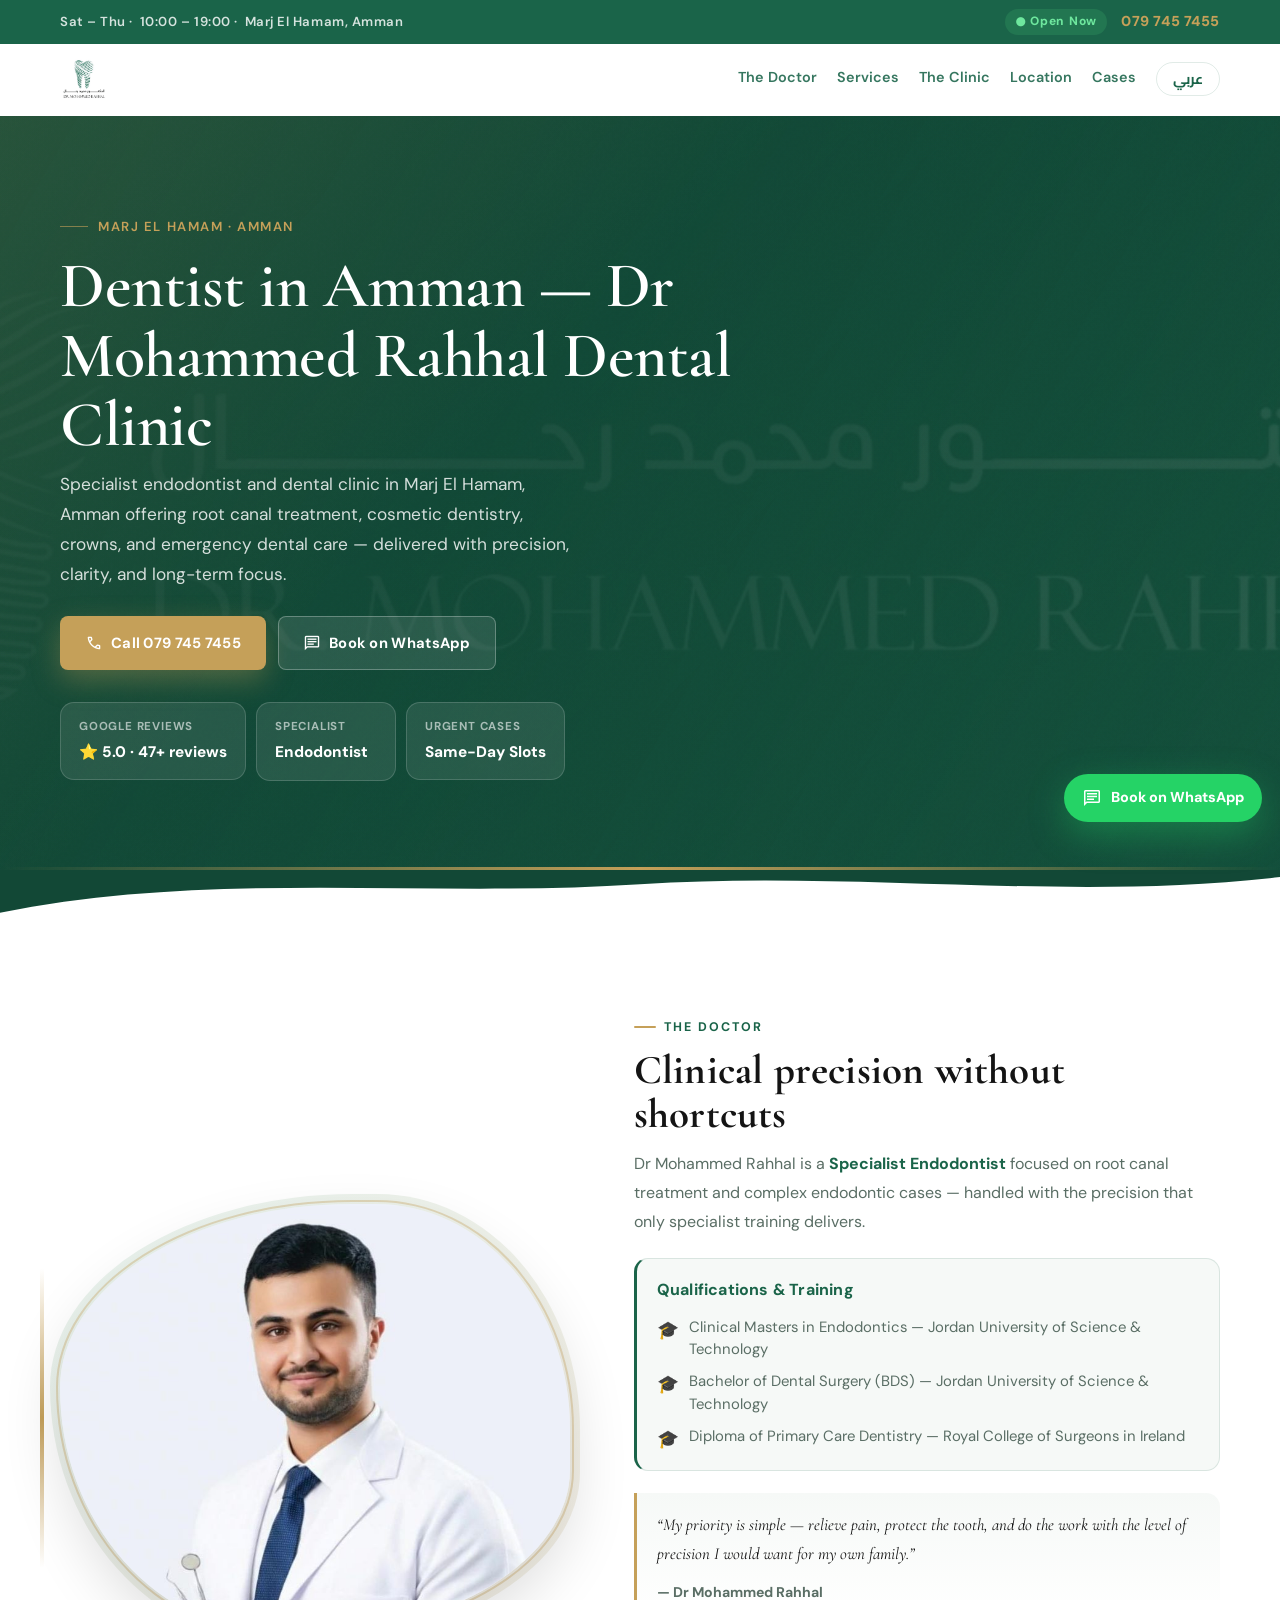
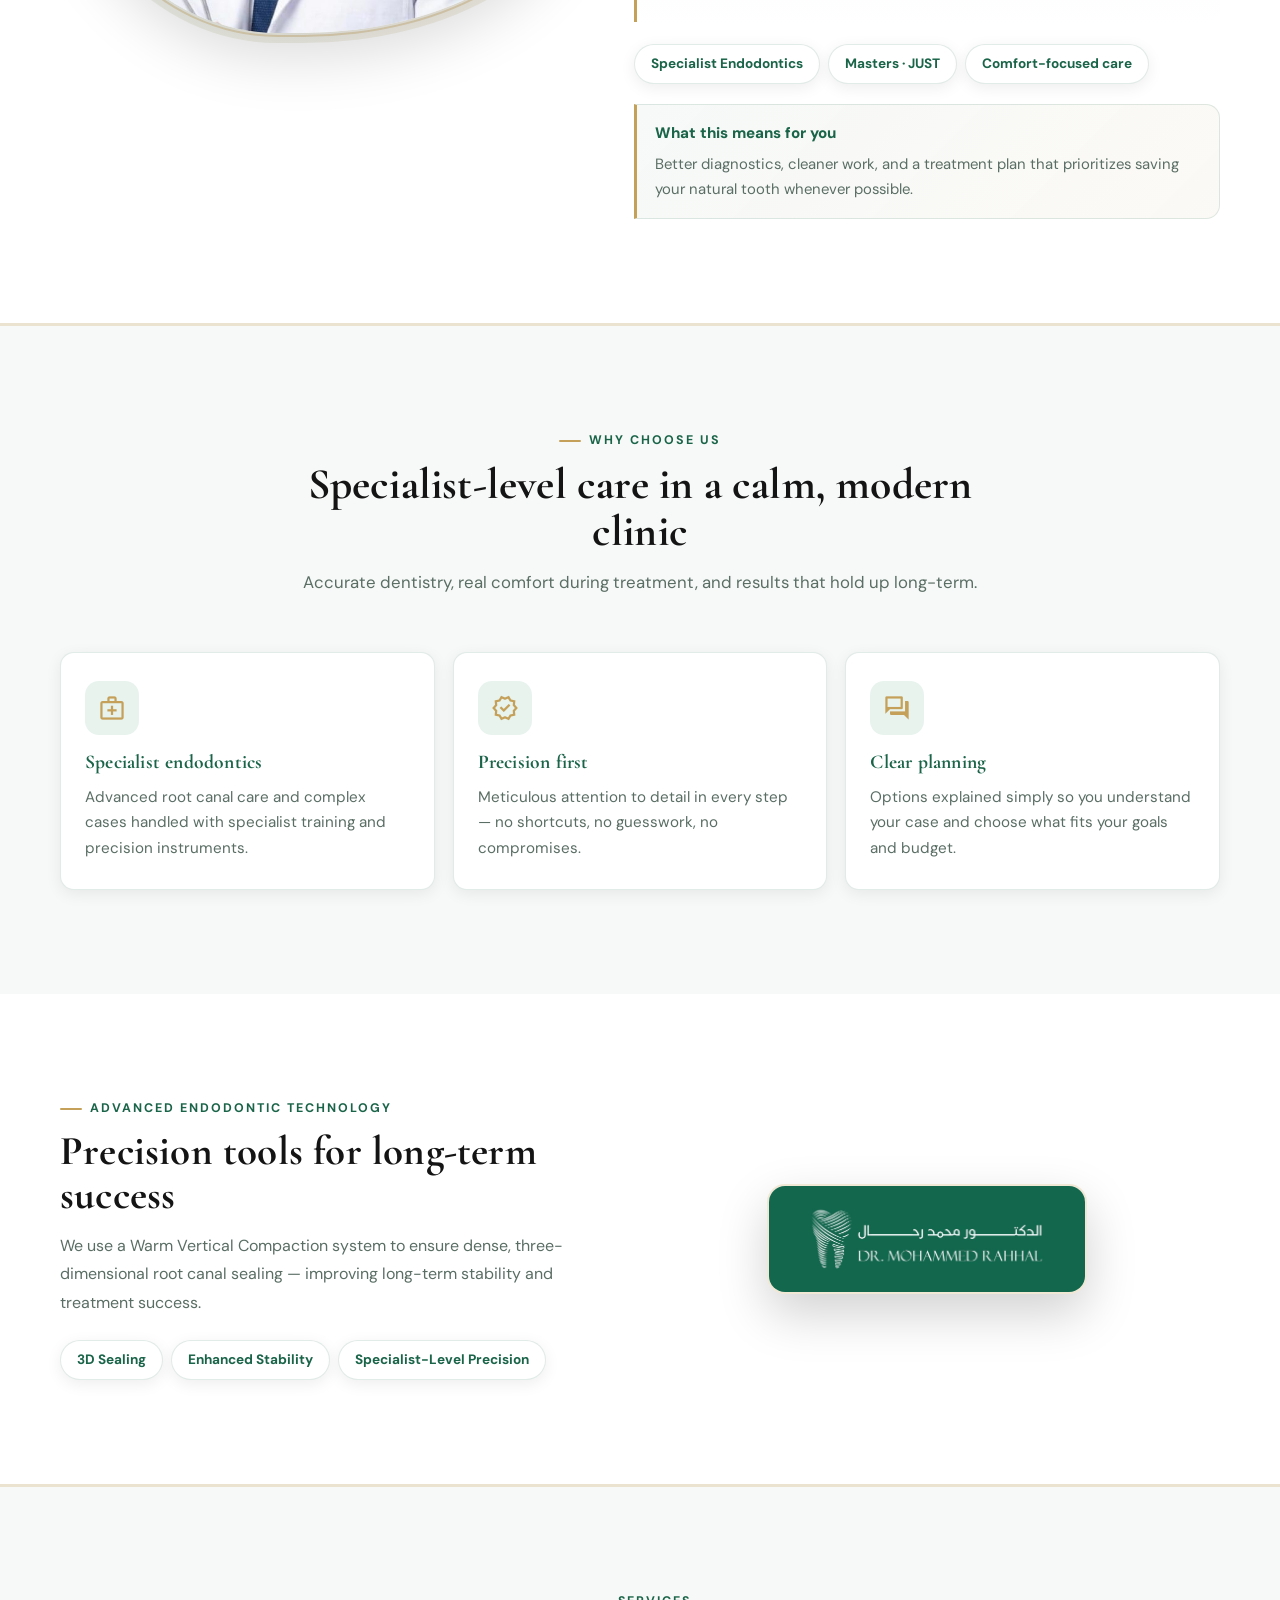
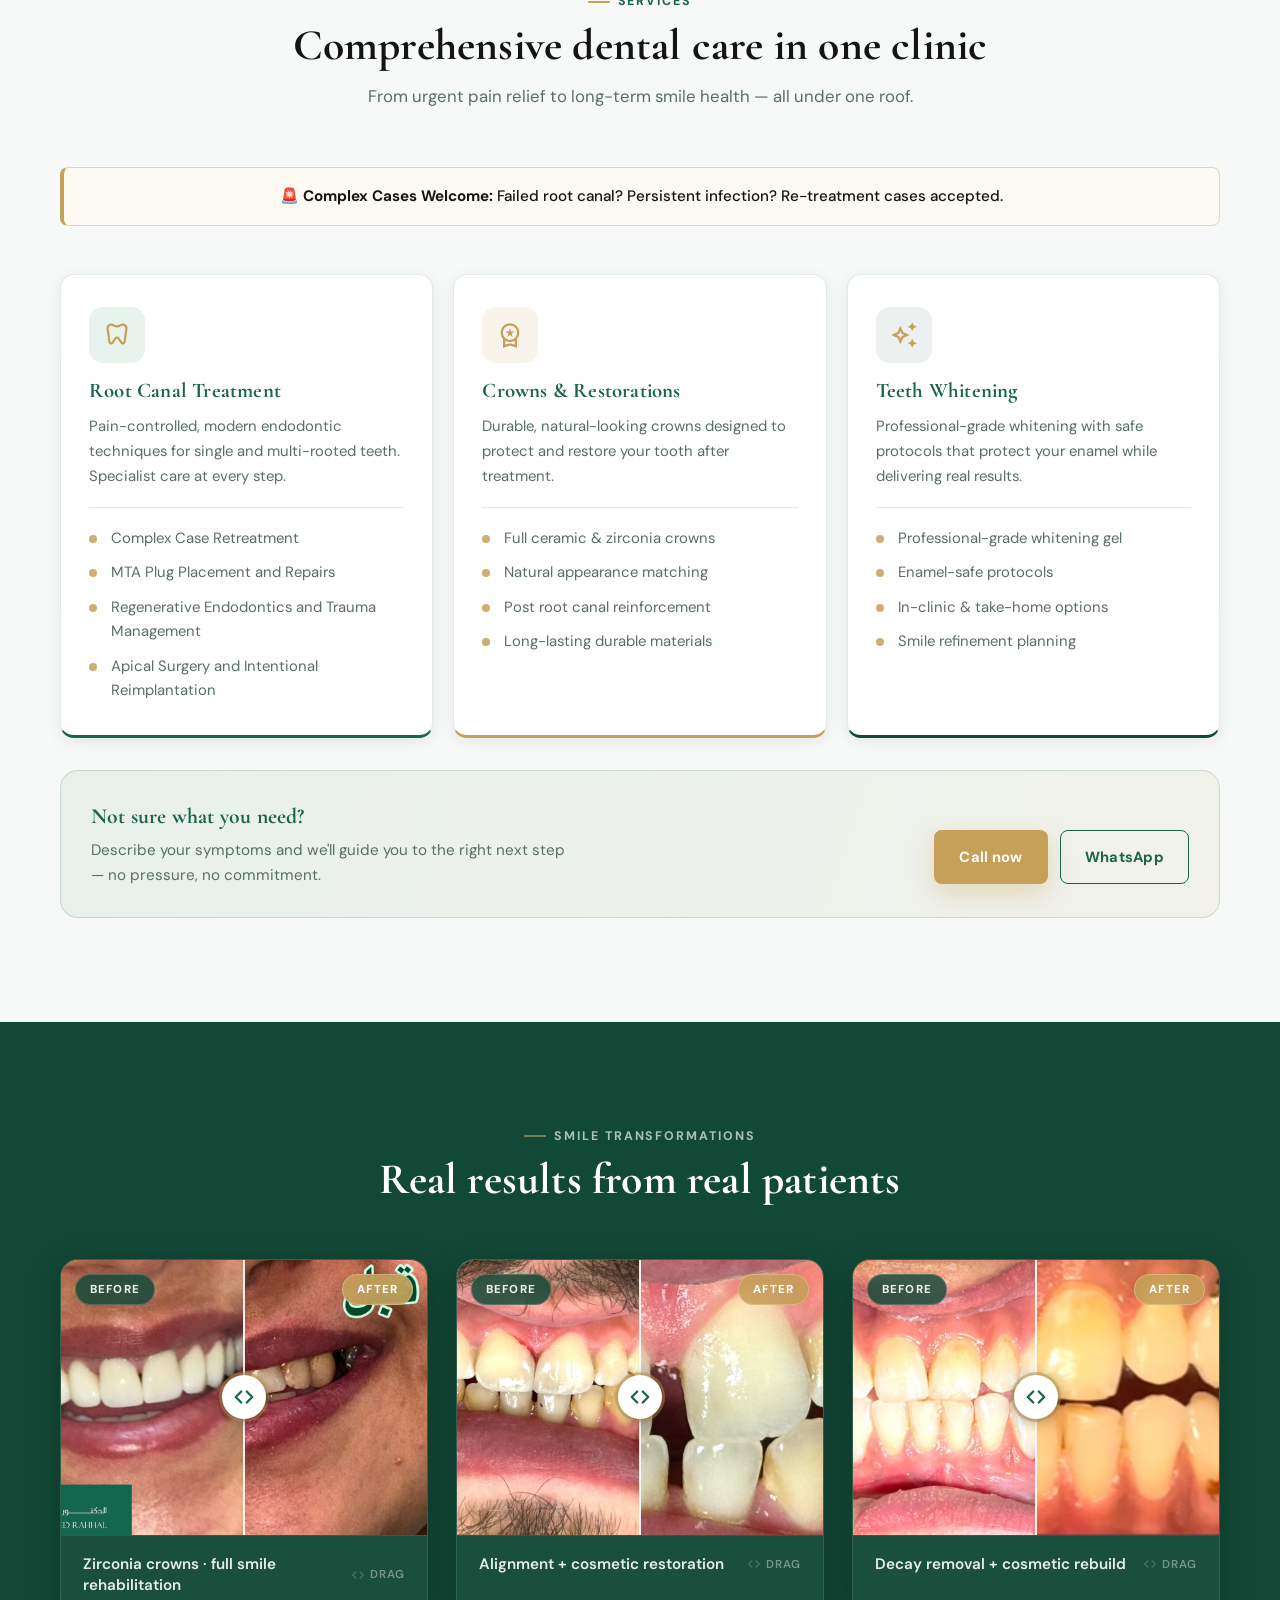
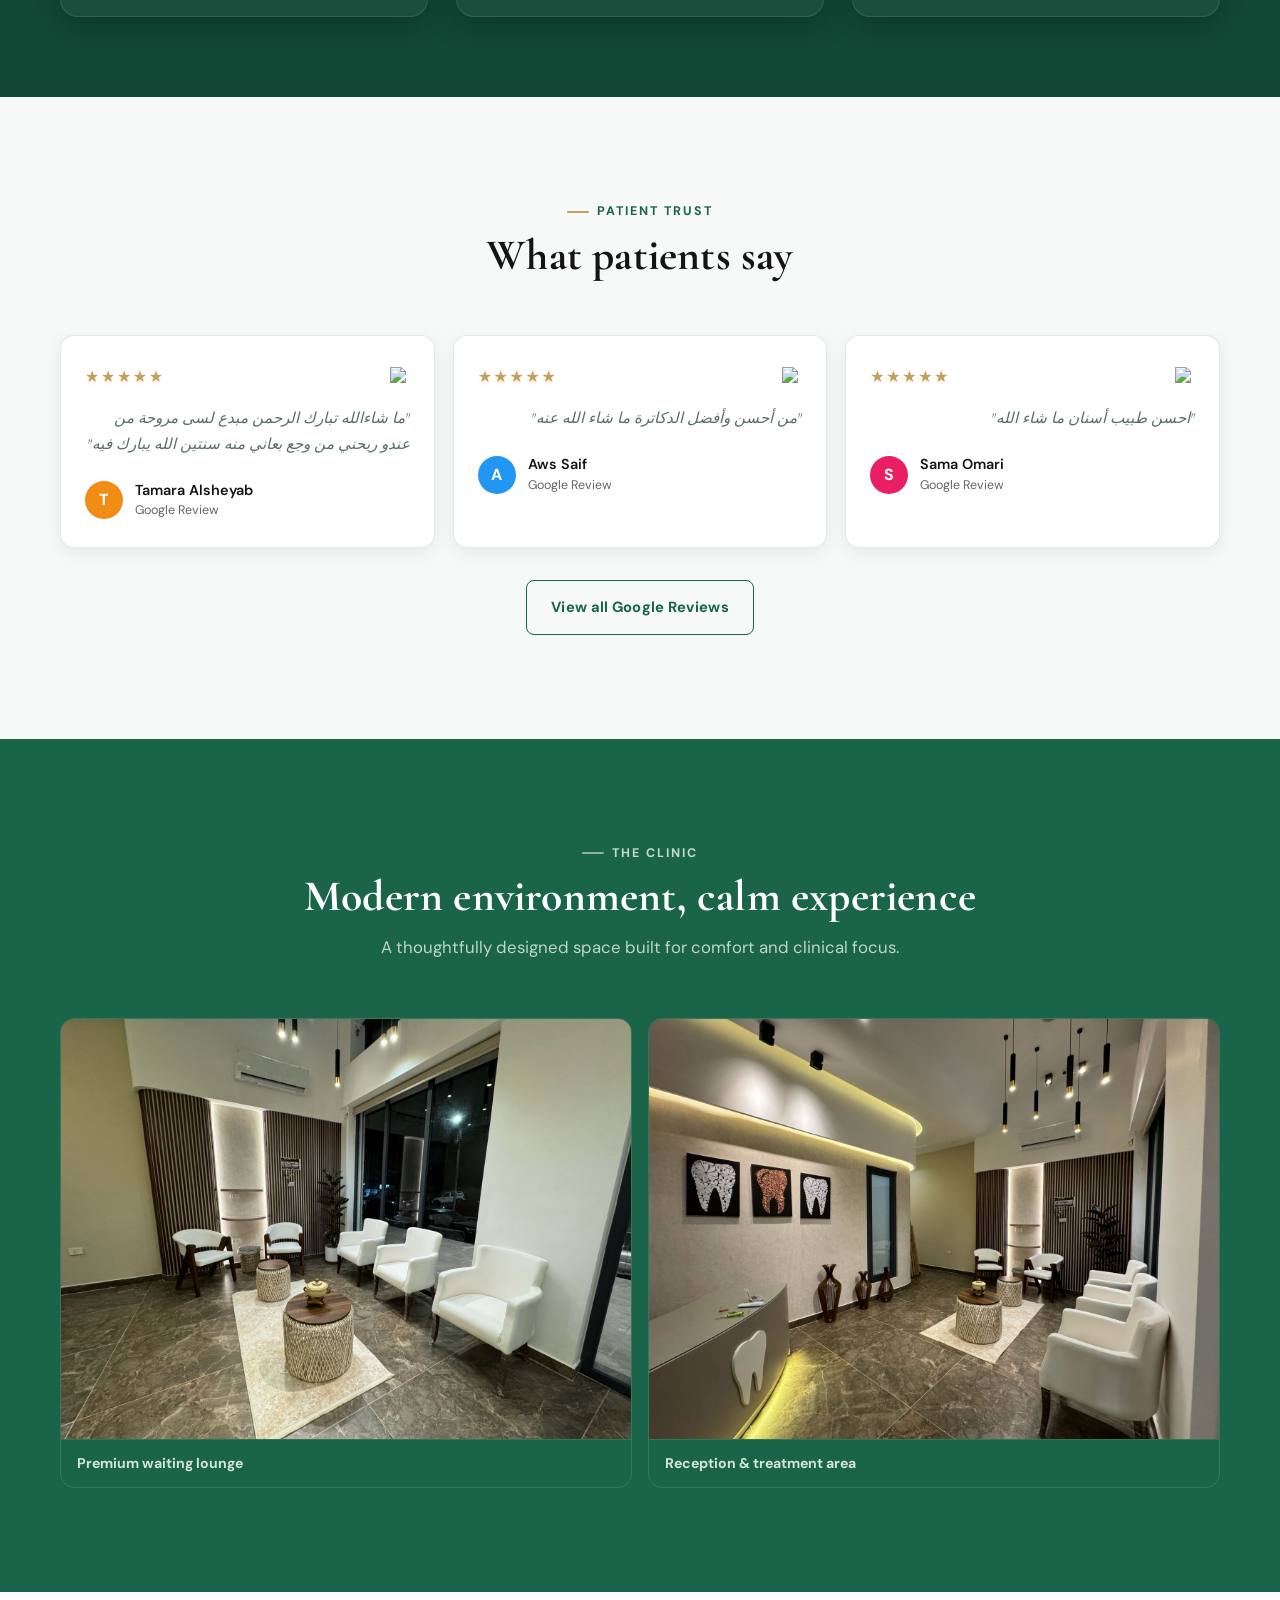
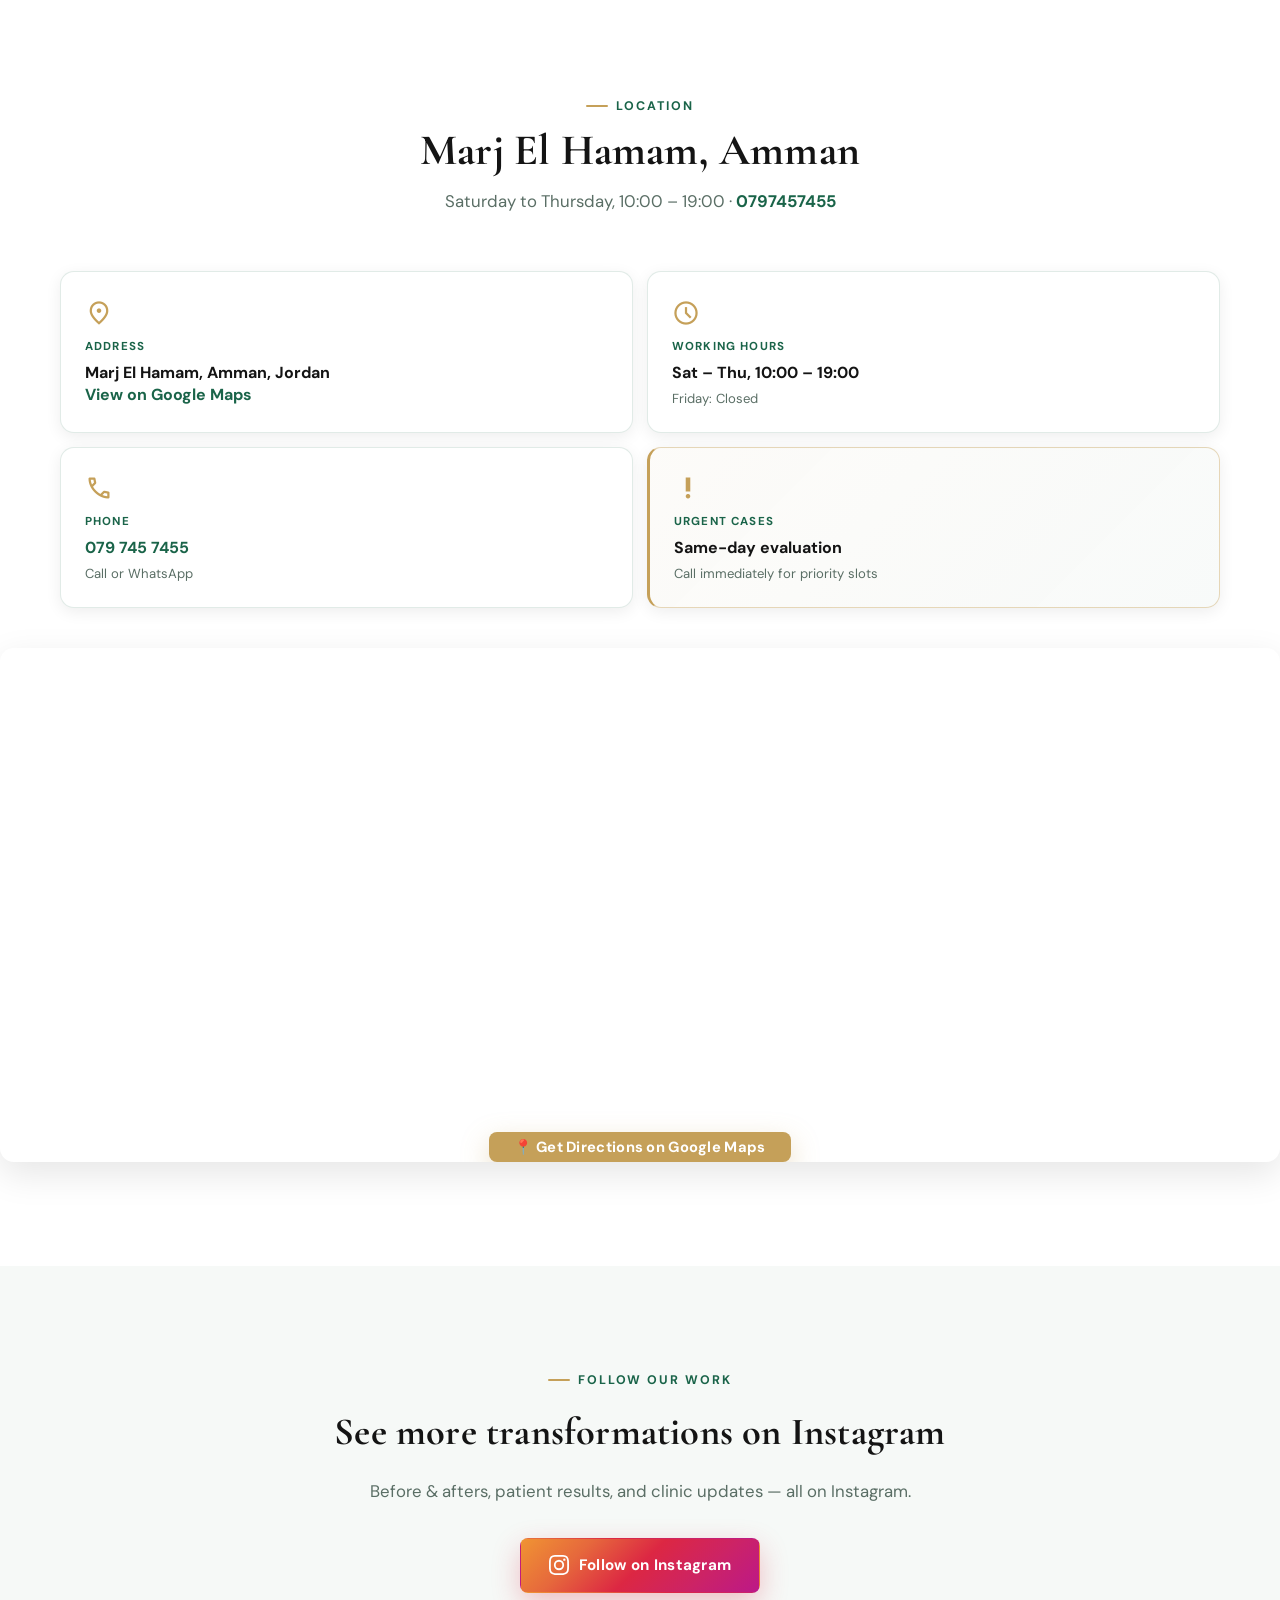
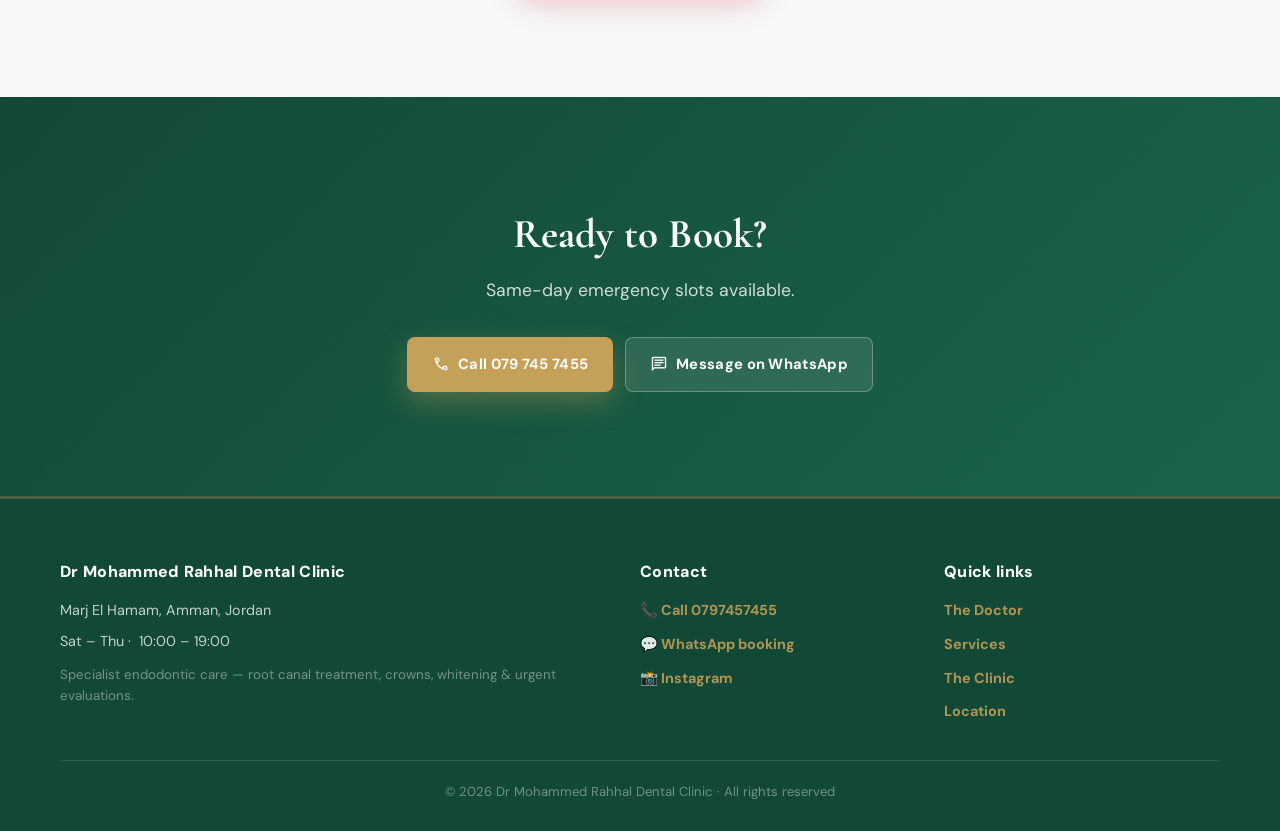
==== index.html @ 23bafe58 "upload website files" ====
<!DOCTYPE html>
<html lang="en" dir="ltr">
<head>
    <meta charset="UTF-8" />
    <meta name="viewport" content="width=device-width, initial-scale=1.0" />
    <meta name="robots" content="index, follow" />

    <title>Dentist in Amman | Root Canal Specialist | Dr Mohammed Rahhal Dental Clinic</title>
    <meta name="description" content="Modern dental clinic in Marj El Hamam, Amman offering general dentistry, cosmetic treatments, crowns, whitening, and specialist root canal care. Call 0797457455." />
    <meta name="keywords" content="Root Canal Specialist Amman, Endodontist Amman, Dental Clinic Marj El Hamam, Tooth Pain Amman, عيادة اسنان عمان" />

    <link rel="canonical" href="https://www.drrahhal.com/" />

    <!-- Open Graph -->
    <meta property="og:title" content="Dental Clinic in Amman | Dr Mohammed Rahhal">
    <meta property="og:description" content="Comprehensive dental care in Marj El Hamam, Amman. General dentistry, cosmetic treatments, and specialist endodontic care. Call 0797457455.">
    <meta property="og:image" content="https://www.drrahhal.com/assets/img/doctor-banner.webp" />
    <meta property="og:type" content="website" />
    <meta property="og:url" content="https://www.drrahhal.com/" />
    <meta property="og:locale" content="en_US" />
    <meta property="og:locale:alternate" content="ar_JO" />
    <meta name="theme-color" content="#124836">

    <!-- Favicon -->
    <link rel="icon" type="image/svg+xml" href="data:image/svg+xml,<svg xmlns='http://www.w3.org/2000/svg' viewBox='0 0 100 100'><rect width='100' height='100' rx='20' fill='%231A6449'/><text y='.9em' font-size='75' x='12'>🦷</text></svg>" />

    <!-- Fonts -->
    <link rel="preconnect" href="https://fonts.googleapis.com" />
    <link rel="preconnect" href="https://fonts.gstatic.com" crossorigin />
    <link href="https://fonts.googleapis.com/css2?family=Cormorant+Garamond:ital,wght@0,400;0,600;0,700;1,400&family=DM+Sans:wght@400;500;600;700;800&family=Cairo:wght@400;500;600;700;800&display=swap" rel="stylesheet" />
    <link href="https://fonts.googleapis.com/css2?family=Material+Symbols+Outlined" rel="stylesheet">
    <link rel="preload" as="image" href="/assets/img/doctor-banner.webp" fetchpriority="high">
    <link rel="alternate" hreflang="en" href="https://www.drrahhal.com/">
    <link rel="alternate" hreflang="ar" href="https://www.drrahhal.com/">
    <link rel="stylesheet" href="assets/css/style.css" />

    <!-- Structured Data -->
    <script type="application/ld+json">
{
    "hasMap": "https://www.google.com/maps?q=31.901607,35.8453799",
    "sameAs": [
        "https://www.instagram.com/the_obturator/",
        "https://www.google.com/maps/place/عيادة+اسنان+دكتور+محمد+رحال"
    ],
    "@context": "https://schema.org",
    "@type": "Dentist",
    "name": "Dr Mohammed Rahhal Dental Clinic",
    "image": "https://www.drrahhal.com/assets/img/doctor-banner.webp",
    "url": "https://www.drrahhal.com/",
    "telephone": "+962797457455",
    "priceRange": "$$",
    "address": {
        "@type": "PostalAddress",
        "streetAddress": "Marj El Hamam",
        "addressLocality": "Amman",
        "addressRegion": "Amman",
        "addressCountry": "JO"
    },
    "geo": {
        "@type": "GeoCoordinates",
        "latitude": 31.901607,
        "longitude": 35.8453799
    },
    "areaServed": {
        "@type": "City",
        "name": "Amman"
    },
    "aggregateRating": {
        "@type": "AggregateRating",
        "ratingValue": "5",
        "reviewCount": "47"
    },
    "openingHoursSpecification": [{
        "@type": "OpeningHoursSpecification",
        "dayOfWeek": ["Saturday","Sunday","Monday","Tuesday","Wednesday","Thursday"],
        "opens": "10:00",
        "closes": "19:00"
    }],
    "alumniOf": [
        { "@type": "CollegeOrUniversity", "name": "Jordan University of Science and Technology" },
        { "@type": "CollegeOrUniversity", "name": "Royal College of Surgeons in Ireland" }
    ]
}
</script>
<script type="application/ld+json">
{
    "@context": "https://schema.org",
    "@type": "Organization",
    "name": "Dr Mohammed Rahhal Dental Clinic",
    "url": "https://www.drrahhal.com/",
    "logo": "https://www.drrahhal.com/assets/img/doctor-logo.webp"
}
</script>

</head>
<body>
    <!-- TOPBAR -->
    <div class="topbar" role="banner">
        <div class="container topbar-inner">
            <span class="topbar-text" data-i18n-html="topbar">Sat – Thu &nbsp;·&nbsp; 10:00 – 19:00 &nbsp;·&nbsp; Marj El Hamam, Amman</span>
            <div class="topbar-right">
                <span id="statusBadge" class="badge-status" aria-live="polite">● Checking</span>
                <a class="topbar-call" href="tel:+962797457455" aria-label="Call us: 079 745 7455">079 745 7455</a>
            </div>
        </div>
    </div>

    <!-- HEADER -->
    <header class="site-header" id="siteHeader">
        <nav class="nav" aria-label="Main navigation">
            <div class="container nav-inner">
                <a class="brand" href="#top" aria-label="Dr Mohammed Rahhal — back to top">
                    <img src="assets/img/doctor-logo.webp" alt="Dr Mohammed Rahhal clinic logo" class="brand-logo" width="140" height="50" />
                </a>

                <button class="nav-toggle" id="navToggle" aria-label="Open menu" aria-expanded="false" aria-controls="navMenu">
                    <span></span><span></span><span></span>
                </button>

                <div class="nav-menu" id="navMenu">
                    <a href="#about" data-i18n="nav-doctor">The Doctor</a>
                    <a href="#services" data-i18n="nav-services">Services</a>
                    <a href="#clinic" data-i18n="nav-clinic">The Clinic</a>
                    <a href="#location" data-i18n="nav-location">Location</a>
                    <a href="cases.html" data-i18n="nav-cases">Cases</a>
                    <button class="pill pill-ghost lang-toggle" id="langToggle" aria-label="Switch language">عربي</button>
                </div>
            </div>
        </nav>
    </header>

    <main id="main">

        <!-- HERO -->
        <section class="hero" id="top" aria-label="Hero">
            <div class="hero-bg" role="img" aria-label="Clinic banner"></div>
            <div class="hero-overlay" aria-hidden="true"></div>
            <div class="hero-noise" aria-hidden="true"></div>
            <div class="container hero-inner">
                <div class="hero-copy">
                    <p class="eyebrow" data-i18n="hero-eyebrow">Marj El Hamam · Amman</p>
                    <h1 class="brand-heading" data-i18n="hero-h1">
                        Dentist in Amman — Dr Mohammed Rahhal Dental Clinic
                    </h1>
                    <p class="lead" data-i18n="hero-lead">
                        Specialist endodontist and dental clinic in Marj El Hamam, Amman offering root canal treatment, cosmetic dentistry, crowns, and emergency dental care — delivered with precision, clarity, and long-term focus.
                    </p>
                    <div class="cta-row">
                        <a class="btn btn-gold" href="tel:+962797457455">
                            <span class="material-symbols-outlined">call</span>
                            <span data-i18n="cta-call">Call 079 745 7455</span>
                        </a>
                        <a class="btn btn-ghost"
                           href="https://wa.me/962797457455?text=Hello%20Dr%20Mohammed%20Rahhal%2C%20I%20would%20like%20to%20book%20an%20appointment"
                           data-wa-en="https://wa.me/962797457455?text=Hello%20Dr%20Mohammed%20Rahhal%2C%20I%20would%20like%20to%20book%20an%20appointment"
                           data-wa-ar="https://wa.me/962797457455?text=%D9%85%D8%B1%D8%AD%D8%A8%D8%A7%D8%8C%20%D8%A3%D8%B1%D8%BA%D8%A8%20%D9%81%D9%8A%20%D8%AD%D8%AC%D8%B2%20%D9%85%D9%88%D8%B9%D8%AF"
                           target="_blank" rel="noopener noreferrer">
                            <span class="material-symbols-outlined">chat</span>
                            <span data-i18n="cta-whatsapp">Book on WhatsApp</span>
                        </a>
                    </div>
                    <div class="trust-row">
                        <a class="trust-item" href="https://www.google.com/maps/place/%D8%B9%D9%8A%D8%A7%D8%AF%D8%A9+%D8%A7%D8%B3%D9%86%D8%A7%D9%86+%D8%AF%D9%83%D8%AA%D9%88%D8%B1+%D9%85%D8%AD%D9%85%D8%AF+%D8%B1%D8%AD%D8%A7%D9%84%E2%80%AD/@31.9016782,35.8452835,17z" target="_blank" rel="noopener noreferrer" aria-label="Google Reviews">
                            <div class="trust-top" data-i18n="trust-google-top">Google Reviews</div>
                            <div class="trust-bottom" data-i18n="trust-google-bottom">⭐ 5.0 · 47+ reviews</div>
                        </a>
                        <div class="trust-item">
                            <div class="trust-top" data-i18n="trust-spec-top">Specialist</div>
                            <div class="trust-bottom" data-i18n="trust-spec-bottom">Endodontist</div>
                        </div>
                        <div class="trust-item">
                            <div class="trust-top" data-i18n="trust-urgent-top">Urgent Cases</div>
                            <div class="trust-bottom" data-i18n="trust-urgent-bottom">Same-Day Slots</div>
                        </div>
                    </div>
                </div>
            </div>
        </section>

        <!-- wave divider hero → about -->
        <div class="wave-top" aria-hidden="true">
            <svg viewBox="0 0 1440 48" fill="none" xmlns="http://www.w3.org/2000/svg" preserveAspectRatio="none">
                <path d="M0 48 C240 0 480 32 720 16 C960 0 1200 36 1440 8 L1440 0 L0 0 Z" fill="#124836"/>
            </svg>
        </div>

        <!-- ABOUT -->
        <section id="about" class="section" aria-label="About the doctor">
            <div class="container split">
                <div class="split-media reveal">
                    <div class="accent-line"></div>
                    <div class="portrait-wrap">
                        <img src="assets/img/doctor-pic.webp" alt="Dr Mohammed Rahhal specialist endodontist dentist in Amman" class="portrait" loading="lazy" width="600" height="740" />
                    </div>
                </div>
                <div class="split-content reveal">
                    <p class="kicker" data-i18n="about-kicker">The Doctor</p>
                    <h2 data-i18n="about-h2">Clinical precision without shortcuts</h2>
                    <p class="body" data-i18n-html="about-body">Dr Mohammed Rahhal is a <a href="#services" class="inline">Specialist Endodontist</a> focused on root canal treatment and complex endodontic cases — handled with the precision that only specialist training delivers.</p>

                    <div class="credentials-block">
                        <h3 data-i18n="about-cred-title">Qualifications & Training</h3>
                        <ul class="credentials">
                            <li>
                                <span class="cred-icon">🎓</span>
                                <span data-i18n="about-cred-1">Clinical Masters in Endodontics - Jordan University of Science &amp; Technology</span>
                            </li>
                            <li>
                                <span class="cred-icon">🎓</span>
                                <span data-i18n="about-cred-2">Bachelor of Dental Surgery (BDS) – Jordan University of Science &amp; Technology</span>
                            </li>
                            <li>
                                <span class="cred-icon">🎓</span>
                                <span data-i18n="about-cred-3">Diploma of Primary Care Dentistry – Royal College of Surgeons in Ireland</span>
                            </li>
                        </ul>
                    </div>

                    <blockquote class="quote">
                        <p data-i18n="about-quote">"My priority is simple — relieve pain, protect the tooth, and do the work with the level of precision I would want for my own family."</p>
                        <footer data-i18n="about-quote-footer">— Dr Mohammed Rahhal</footer>
                    </blockquote>
                    <div class="chips">
                        <span data-i18n="about-chip-1">Specialist Endodontics</span>
                        <span data-i18n="about-chip-2">Masters · JUST</span>
                        <span data-i18n="about-chip-3">Comfort-focused care</span>
                    </div>
                    <div class="note">
                        <div class="note-title" data-i18n="about-note-title">What this means for you</div>
                        <div class="note-text" data-i18n="about-note-text">Better diagnostics, cleaner work, and a treatment plan that prioritizes saving your natural tooth whenever possible.</div>
                    </div>
                </div>
            </div>
        </section>

        <!-- WHY CHOOSE US -->
        <section class="section soft accent-top" aria-label="Why choose us">
            <div class="container">
                <div class="section-head reveal">
                    <p class="kicker" data-i18n="why-kicker">Why choose us</p>
                    <h2 data-i18n="why-h2">Specialist-level care in a calm, modern clinic</h2>
                    <p class="sub" data-i18n="why-sub">Accurate dentistry, real comfort during treatment, and results that hold up long-term.</p>
                </div>
                <div class="grid-3">
                    <article class="card reveal">
                        <div class="card-icon">
                            <span class="material-symbols-outlined">medical_services</span>
                        </div>
                        <h3 data-i18n="why-1-h3">Specialist endodontics</h3>
                        <p data-i18n="why-1-p">Advanced root canal care and complex cases handled with specialist training and precision instruments.</p>
                    </article>
                    <article class="card reveal">
                        <div class="card-icon">
                            <span class="material-symbols-outlined">verified</span>
                        </div>
                        <h3 data-i18n="why-2-h3">Precision first</h3>
                        <p data-i18n="why-2-p">Meticulous attention to detail in every step — no shortcuts, no guesswork, no compromises.</p>
                    </article>
                    <article class="card reveal">
                        <div class="card-icon">
                            <span class="material-symbols-outlined">forum</span>
                        </div>
                        <h3 data-i18n="why-3-h3">Clear planning</h3>
                        <p data-i18n="why-3-p">Options explained simply so you understand your case and choose what fits your goals and budget.</p>
                    </article>
                </div>
            </div>
        </section>

        <!-- TECHNOLOGY -->
        <section class="section" aria-label="Advanced Technology">
            <div class="container split">
                <div class="split-content reveal">
                    <p class="kicker" data-i18n="tech-kicker">Advanced Endodontic Technology</p>
                    <h2 data-i18n="tech-h2">Precision tools for long-term success</h2>
                    <p class="body" data-i18n="tech-body">
                        We use a Warm Vertical Compaction system to ensure dense,
                        three-dimensional root canal sealing — improving long-term stability
                        and treatment success.
                    </p>
                    <div class="chips">
                        <span data-i18n="tech-chip-1">3D Sealing</span>
                        <span data-i18n="tech-chip-2">Enhanced Stability</span>
                        <span data-i18n="tech-chip-3">Specialist-Level Precision</span>
                    </div>
                </div>
                <div class="tech-video-frame reveal">
                    <video autoplay muted loop playsinline poster="assets/img/doctor-banner.webp">
                        <source src="assets/video/warm-vertical-compaction.mp4" type="video/mp4">
                    </video>
                </div>
            </div>
        </section>

        <!-- SERVICES -->
        <section id="services" class="section soft accent-top" aria-label="Services">
            <div class="container">
                <div class="section-head reveal">
                    <p class="kicker" data-i18n="services-kicker">Services</p>
                    <h2 data-i18n="services-h2">Comprehensive dental care in one clinic</h2>
                    <p class="sub" data-i18n="services-sub">From urgent pain relief to long-term smile health — all under one roof.</p>
                </div>

                <div class="thin-banner reveal">
                    <p data-i18n-html="services-banner">🚨 <strong>Complex Cases Welcome:</strong> Failed root canal? Persistent infection? Re-treatment cases accepted.</p>
                </div>

                <div class="service-grid">
                    <article class="service reveal">
                        <div class="service-icon">
                            <span class="material-symbols-outlined">dentistry</span>
                        </div>
                        <h3 data-i18n="s1-h3">Root Canal Treatment</h3>
                        <p class="service-desc" data-i18n="s1-desc">Pain-controlled, modern endodontic techniques for single and multi-rooted teeth. Specialist care at every step.</p>
                        <ul>
                            <li data-i18n="s1-li1">Complex Case Retreatment</li>
                            <li data-i18n="s1-li2">MTA Plug Placement and Repairs</li>
                            <li data-i18n="s1-li3">Regenerative Endodontics and Trauma Management</li>
                            <li data-i18n="s1-li4">Apical Surgery and Intentional Reimplantation</li>
                        </ul>
                    </article>

                    <article class="service reveal">
                        <div class="service-icon">
                            <span class="material-symbols-outlined">workspace_premium</span>
                        </div>
                        <h3 data-i18n="s2-h3">Crowns &amp; Restorations</h3>
                        <p class="service-desc" data-i18n="s2-desc">Durable, natural-looking crowns designed to protect and restore your tooth after treatment.</p>
                        <ul>
                            <li data-i18n="s2-li1">Full ceramic &amp; zirconia crowns</li>
                            <li data-i18n="s2-li2">Natural appearance matching</li>
                            <li data-i18n="s2-li3">Post root canal reinforcement</li>
                            <li data-i18n="s2-li4">Long-lasting durable materials</li>
                        </ul>
                    </article>

                    <article class="service reveal">
                        <div class="service-icon">
                            <span class="material-symbols-outlined">auto_awesome</span>
                        </div>
                        <h3 data-i18n="s3-h3">Teeth Whitening</h3>
                        <p class="service-desc" data-i18n="s3-desc">Professional-grade whitening with safe protocols that protect your enamel while delivering real results.</p>
                        <ul>
                            <li data-i18n="s3-li1">Professional-grade whitening gel</li>
                            <li data-i18n="s3-li2">Enamel-safe protocols</li>
                            <li data-i18n="s3-li3">In-clinic &amp; take-home options</li>
                            <li data-i18n="s3-li4">Smile refinement planning</li>
                        </ul>
                    </article>
                </div>

                <div class="cta-band reveal">
                    <div>
                        <h3 data-i18n="cta-band-h3">Not sure what you need?</h3>
                        <p data-i18n="cta-band-p">Describe your symptoms and we'll guide you to the right next step — no pressure, no commitment.</p>
                    </div>
                    <div class="cta-row">
                        <a class="btn btn-gold" href="tel:+962797457455" data-i18n="cta-band-call">Call now</a>
                        <a class="btn btn-outline"
                           href="https://wa.me/962797457455?text=I%20have%20a%20question%20about%20my%20dental%20symptoms"
                           data-wa-en="https://wa.me/962797457455?text=I%20have%20a%20question%20about%20my%20dental%20symptoms"
                           data-wa-ar="https://wa.me/962797457455?text=%D9%84%D8%AF%D9%8A%20%D8%B3%D8%A4%D8%A7%D9%84%20%D8%AD%D9%88%D9%84%20%D8%A3%D8%B9%D8%B1%D8%A7%D8%B6%D9%8A"
                           target="_blank" rel="noopener noreferrer"
                           data-i18n="cta-band-wa">WhatsApp</a>
                    </div>
                </div>
            </div>
        </section>

        <!-- SMILE TRANSFORMATIONS -->
        <section id="smile-transformations" class="section" aria-label="Smile Transformations">
            <div class="container">
                <div class="section-head reveal">
                    <p class="kicker" data-i18n="transform-kicker">Smile Transformations</p>
                    <h2 data-i18n="transform-h2">Real results from real patients</h2>
                </div>
            </div>
            <div class="transformations-grid">

                <!-- Case 1 -->
                <div class="transformation-card reveal">
                    <div class="comparison-slider" data-cs>
                        <img class="cs-before" src="assets/img/smile-before.webp" alt="Before treatment" loading="lazy">
                        <div class="cs-after-wrap">
                            <img class="cs-after" src="assets/img/smile-after.webp" alt="After treatment">
                        </div>
                        <div class="cs-handle">
                            <div class="cs-handle-circle">
                                <svg viewBox="0 0 24 24" fill="none" stroke="currentColor" stroke-width="2.5" stroke-linecap="round" stroke-linejoin="round" aria-hidden="true"><path d="M9 18l-6-6 6-6"/><path d="M15 6l6 6-6 6"/></svg>
                            </div>
                        </div>
                        <span class="cs-label-before" data-i18n="before">Before</span>
                        <span class="cs-label-after" data-i18n="after">After</span>
                    </div>
                    <div class="transformation-footer">
                        <p class="transformation-caption" data-i18n="transform-cap1">Zirconia crowns · full smile rehabilitation</p>
                        <span class="cs-drag-hint" aria-hidden="true">
                            <svg viewBox="0 0 24 24" fill="none" stroke="currentColor" stroke-width="2" aria-hidden="true"><path d="M9 18l-6-6 6-6"/><path d="M15 6l6 6-6 6"/></svg>
                            Drag
                        </span>
                    </div>
                </div>

                <!-- Case 2 -->
                <div class="transformation-card reveal">
                    <div class="comparison-slider" data-cs>
                        <img class="cs-before" src="assets/img/smile-before2.webp" alt="Before treatment" loading="lazy">
                        <div class="cs-after-wrap">
                            <img class="cs-after" src="assets/img/smile-after2.webp" alt="After treatment">
                        </div>
                        <div class="cs-handle">
                            <div class="cs-handle-circle">
                                <svg viewBox="0 0 24 24" fill="none" stroke="currentColor" stroke-width="2.5" stroke-linecap="round" stroke-linejoin="round" aria-hidden="true"><path d="M9 18l-6-6 6-6"/><path d="M15 6l6 6-6 6"/></svg>
                            </div>
                        </div>
                        <span class="cs-label-before" data-i18n="before">Before</span>
                        <span class="cs-label-after" data-i18n="after">After</span>
                    </div>
                    <div class="transformation-footer">
                        <p class="transformation-caption" data-i18n="transform-cap2">Alignment + cosmetic restoration</p>
                        <span class="cs-drag-hint" aria-hidden="true">
                            <svg viewBox="0 0 24 24" fill="none" stroke="currentColor" stroke-width="2" aria-hidden="true"><path d="M9 18l-6-6 6-6"/><path d="M15 6l6 6-6 6"/></svg>
                            Drag
                        </span>
                    </div>
                </div>

                <!-- Case 3 -->
                <div class="transformation-card reveal">
                    <div class="comparison-slider" data-cs>
                        <img class="cs-before" src="assets/img/smile-before3.webp" alt="Before treatment" loading="lazy">
                        <div class="cs-after-wrap">
                            <img class="cs-after" src="assets/img/smile-after3.webp" alt="After treatment">
                        </div>
                        <div class="cs-handle">
                            <div class="cs-handle-circle">
                                <svg viewBox="0 0 24 24" fill="none" stroke="currentColor" stroke-width="2.5" stroke-linecap="round" stroke-linejoin="round" aria-hidden="true"><path d="M9 18l-6-6 6-6"/><path d="M15 6l6 6-6 6"/></svg>
                            </div>
                        </div>
                        <span class="cs-label-before" data-i18n="before">Before</span>
                        <span class="cs-label-after" data-i18n="after">After</span>
                    </div>
                    <div class="transformation-footer">
                        <p class="transformation-caption" data-i18n="transform-cap3">Decay removal + cosmetic rebuild</p>
                        <span class="cs-drag-hint" aria-hidden="true">
                            <svg viewBox="0 0 24 24" fill="none" stroke="currentColor" stroke-width="2" aria-hidden="true"><path d="M9 18l-6-6 6-6"/><path d="M15 6l6 6-6 6"/></svg>
                            Drag
                        </span>
                    </div>
                </div>

            </div>
        </section>

        <!-- TESTIMONIALS -->
        <section class="section soft" aria-label="Patient testimonials">
            <div class="container">
                <div class="section-head reveal">
                    <p class="kicker" data-i18n="test-kicker">Patient trust</p>
                    <h2 data-i18n="test-h2">What patients say</h2>
                </div>
                <div class="grid-3">
                    <article class="card reveal">
                        <div class="review-header">
                            <div class="stars" aria-label="5 out of 5 stars">★★★★★</div>
                            <img src="https://upload.wikimedia.org/wikipedia/commons/c/c1/Google_%22G%22_logo.svg" alt="Google" width="20" height="20">
                        </div>
                        <p class="ttext">"ما شاءالله تبارك الرحمن مبدع لسى مروحة من عندو ريحني من وجع بعاني منه سنتين الله يبارك فيه"</p>
                        <div class="tname">
                            <div class="avatar" style="background:#f18c16;">T</div>
                            <div class="avatar-info">
                                <span class="avatar-name">Tamara Alsheyab</span>
                                <span class="avatar-sub">Google Review</span>
                            </div>
                        </div>
                    </article>

                    <article class="card reveal">
                        <div class="review-header">
                            <div class="stars" aria-label="5 out of 5 stars">★★★★★</div>
                            <img src="https://upload.wikimedia.org/wikipedia/commons/c/c1/Google_%22G%22_logo.svg" alt="Google" width="20" height="20">
                        </div>
                        <p class="ttext">"من أحسن وأفضل الدكاترة ما شاء الله عنه"</p>
                        <div class="tname">
                            <div class="avatar" style="background:#2196f3;">A</div>
                            <div class="avatar-info">
                                <span class="avatar-name">Aws Saif</span>
                                <span class="avatar-sub">Google Review</span>
                            </div>
                        </div>
                    </article>

                    <article class="card reveal">
                        <div class="review-header">
                            <div class="stars" aria-label="5 out of 5 stars">★★★★★</div>
                            <img src="https://upload.wikimedia.org/wikipedia/commons/c/c1/Google_%22G%22_logo.svg" alt="Google" width="20" height="20">
                        </div>
                        <p class="ttext">"احسن طبيب أسنان ما شاء الله"</p>
                        <div class="tname">
                            <div class="avatar" style="background:#e91e63;">S</div>
                            <div class="avatar-info">
                                <span class="avatar-name">Sama Omari</span>
                                <span class="avatar-sub">Google Review</span>
                            </div>
                        </div>
                    </article>
                </div>
                <div style="text-align:center;margin-top:32px;">
                    <a class="btn btn-outline"
                       href="https://www.google.com/maps/place/%D8%B9%D9%8A%D8%A7%D8%AF%D8%A9+%D8%A7%D8%B3%D9%86%D8%A7%D9%86+%D8%AF%D9%83%D8%AA%D9%88%D8%B1+%D9%85%D8%AD%D9%85%D8%AF+%D8%B1%D8%AD%D8%A7%D9%84%E2%80%AD/@31.9016782,35.8452835,17z"
                       target="_blank" rel="noopener noreferrer"
                       data-i18n="test-view-all">
                        View all Google Reviews
                    </a>
                </div>
            </div>
        </section>

        <!-- CLINIC GALLERY -->
        <section id="clinic" class="section dark" aria-label="Clinic gallery">
            <div class="container">
                <div class="section-head reveal">
                    <p class="kicker kicker-light" data-i18n="clinic-kicker">The Clinic</p>
                    <h2 data-i18n="clinic-h2">Modern environment, calm experience</h2>
                    <p class="sub sub-light" data-i18n="clinic-sub">A thoughtfully designed space built for comfort and clinical focus.</p>
                </div>
                <div class="gallery">
                    <figure class="shot reveal">
                        <img src="assets/img/waiting-area.webp" alt="Premium waiting lounge with white armchairs and pendant lighting" loading="lazy" width="800" height="600" />
                        <figcaption data-i18n="clinic-cap1">Premium waiting lounge</figcaption>
                    </figure>
                    <figure class="shot reveal">
                        <img src="assets/img/waiting-area-with-desk.webp" alt="Reception area with tooth artwork and comfortable seating" loading="lazy" width="800" height="600" />
                        <figcaption data-i18n="clinic-cap2">Reception &amp; treatment area</figcaption>
                    </figure>
                </div>
            </div>
        </section>

        <!-- LOCATION -->
        <section id="location" class="section" aria-label="Location and contact">
            <div class="container">
                <div class="section-head reveal">
                    <p class="kicker" data-i18n="loc-kicker">Location</p>
                    <h2 data-i18n="loc-h2">Marj El Hamam, Amman</h2>
                    <p class="sub">
                        <span data-i18n="loc-sub">Saturday to Thursday, 10:00 – 19:00</span>
                        · <a class="inline" href="tel:+962797457455">0797457455</a>
                    </p>
                </div>
                <div class="info-grid reveal">
                    <div class="info-card">
                        <div class="info-card-icon">
                            <span class="material-symbols-outlined">location_on</span>
                        </div>
                        <div class="info-card-label" data-i18n="loc-addr-label">Address</div>
                        <div class="info-card-value">
                            <span data-i18n="loc-addr-value">Marj El Hamam, Amman, Jordan</span><br>
                            <a href="https://www.google.com/maps/place/%D8%B9%D9%8A%D8%A7%D8%AF%D8%A9+%D8%A7%D8%B3%D9%86%D8%A7%D9%86+%D8%AF%D9%83%D8%AA%D9%88%D8%B1+%D9%85%D8%AD%D9%85%D8%AF+%D8%B1%D8%AD%D8%A7%D9%84%E2%80%AD/@31.9016782,35.8452835,17z" target="_blank" rel="noopener noreferrer" data-i18n="loc-addr-map">View on Google Maps</a>
                        </div>
                    </div>
                    <div class="info-card">
                        <div class="info-card-icon">
                            <span class="material-symbols-outlined">schedule</span>
                        </div>
                        <div class="info-card-label" data-i18n="loc-hours-label">Working Hours</div>
                        <div class="info-card-value" data-i18n="loc-hours-value">Sat – Thu, 10:00 – 19:00</div>
                        <div class="info-card-sub" data-i18n="loc-hours-sub">Friday: Closed</div>
                    </div>
                    <div class="info-card">
                        <div class="info-card-icon">
                            <span class="material-symbols-outlined">call</span>
                        </div>
                        <div class="info-card-label" data-i18n="loc-phone-label">Phone</div>
                        <div class="info-card-value"><a href="tel:+962797457455">079 745 7455</a></div>
                        <div class="info-card-sub" data-i18n="loc-phone-sub">Call or WhatsApp</div>
                    </div>
                    <div class="info-card info-card-urgent">
                        <div class="info-card-icon">
                            <span class="material-symbols-outlined">priority_high</span>
                        </div>
                        <div class="info-card-label" data-i18n="loc-urgent-label">Urgent cases</div>
                        <div class="info-card-value" data-i18n="loc-urgent-value">Same-day evaluation</div>
                        <div class="info-card-sub" data-i18n="loc-urgent-sub">Call immediately for priority slots</div>
                    </div>
                </div>
            </div>
            <div class="map-wrap">
                <iframe
                    src="https://www.google.com/maps?q=31.901607,35.8453799&hl=en&z=17&output=embed"
                    title="Dr Mohammed Rahhal Dental Clinic Location"
                    loading="lazy"
                    allowfullscreen
                    referrerpolicy="no-referrer-when-downgrade">
                </iframe>
                <div style="text-align:center;margin:24px 0 0;">
                    <a class="btn btn-gold"
                       href="https://www.google.com/maps/dir/?api=1&destination=31.901607,35.8453799"
                       target="_blank" rel="noopener noreferrer"
                       data-i18n="loc-directions">
                        📍 Get Directions on Google Maps
                    </a>
                </div>
            </div>
        </section>

        <!-- SOCIAL PROOF / INSTAGRAM CTA -->
        <section class="section social-section" aria-label="Follow us">
            <div class="container reveal" style="text-align:center;">
                <p class="kicker" style="justify-content:center;" data-i18n="social-kicker">Follow our work</p>
                <h2 style="font-size:clamp(1.7rem,3vw,2.5rem);margin-bottom:0.5rem;" data-i18n="social-h2">See more transformations on Instagram</h2>
                <p class="sub" style="margin-bottom:2rem;" data-i18n="social-sub">Before &amp; afters, patient results, and clinic updates — all on Instagram.</p>
                <a class="btn btn-instagram"
                   href="https://www.instagram.com/the_obturator/"
                   target="_blank" rel="noopener noreferrer">
                    <svg width="20" height="20" viewBox="0 0 24 24" fill="currentColor" aria-hidden="true"><path d="M12 2.163c3.204 0 3.584.012 4.85.07 3.252.148 4.771 1.691 4.919 4.919.058 1.265.069 1.645.069 4.849 0 3.205-.012 3.584-.069 4.849-.149 3.225-1.664 4.771-4.919 4.919-1.266.058-1.644.07-4.85.07-3.204 0-3.584-.012-4.849-.07-3.26-.149-4.771-1.699-4.919-4.92-.058-1.265-.07-1.644-.07-4.849 0-3.204.013-3.583.07-4.849.149-3.227 1.664-4.771 4.919-4.919 1.266-.057 1.645-.069 4.849-.069zM12 0C8.741 0 8.333.014 7.053.072 2.695.272.273 2.69.073 7.052.014 8.333 0 8.741 0 12c0 3.259.014 3.668.072 4.948.2 4.358 2.618 6.78 6.98 6.98C8.333 23.986 8.741 24 12 24c3.259 0 3.668-.014 4.948-.072 4.354-.2 6.782-2.618 6.979-6.98.059-1.28.073-1.689.073-4.948 0-3.259-.014-3.667-.072-4.947-.196-4.354-2.617-6.78-6.979-6.98C15.668.014 15.259 0 12 0zm0 5.838a6.162 6.162 0 100 12.324 6.162 6.162 0 000-12.324zM12 16a4 4 0 110-8 4 4 0 010 8zm6.406-11.845a1.44 1.44 0 100 2.881 1.44 1.44 0 000-2.881z"/></svg>
                    <span data-i18n="social-btn">Follow on Instagram</span>
                </a>
            </div>
        </section>

        <!-- READY TO BOOK CTA -->
        <section class="section cta-final" aria-label="Book an appointment">
            <div class="container reveal" style="text-align:center;">
                <h2 data-i18n="final-h2">Ready to Book?</h2>
                <p data-i18n="final-p">Same-day emergency slots available.</p>
                <div class="cta-row" style="justify-content:center;">
                    <a class="btn btn-gold" href="tel:+962797457455">
                        <span class="material-symbols-outlined">call</span>
                        <span data-i18n="final-call">Call 079 745 7455</span>
                    </a>
                    <a class="btn btn-ghost"
                       href="https://wa.me/962797457455?text=Hello%20Dr%20Mohammed%20Rahhal%2C%20I%20would%20like%20to%20book%20an%20appointment"
                       data-wa-en="https://wa.me/962797457455?text=Hello%20Dr%20Mohammed%20Rahhal%2C%20I%20would%20like%20to%20book%20an%20appointment"
                       data-wa-ar="https://wa.me/962797457455?text=%D9%85%D8%B1%D8%AD%D8%A8%D8%A7%D8%8C%20%D8%A3%D8%B1%D8%BA%D8%A8%20%D9%81%D9%8A%20%D8%AD%D8%AC%D8%B2%20%D9%85%D9%88%D8%B9%D8%AF"
                       target="_blank" rel="noopener noreferrer">
                        <span class="material-symbols-outlined">chat</span>
                        <span data-i18n="final-wa">Message on WhatsApp</span>
                    </a>
                </div>
            </div>
        </section>

    </main>

    <!-- FOOTER -->
    <footer class="footer">
        <div class="container footer-grid">
            <div>
                <div class="footer-title">Dr Mohammed Rahhal Dental Clinic</div>
                <address class="footer-text" data-i18n="footer-addr">Marj El Hamam, Amman, Jordan</address>
                <div class="footer-text" data-i18n-html="footer-hours">Sat – Thu&#160;·&#160;10:00 – 19:00</div>
                <p class="footer-text" style="margin-top:10px;font-size:.83rem;opacity:.55;" data-i18n="footer-desc">Specialist endodontic care — root canal treatment, crowns, whitening &amp; urgent evaluations.</p>
            </div>
            <div>
                <div class="footer-title" data-i18n="footer-contact">Contact</div>
                <a class="footer-link" href="tel:+962797457455" data-i18n="footer-call">📞 Call 0797457455</a>
                <a class="footer-link" target="_blank" rel="noopener noreferrer"
                   href="https://wa.me/962797457455?text=Hello%20Dr%20Mohammed%20Rahhal%2C%20I%20would%20like%20to%20book%20an%20appointment"
                   data-wa-en="https://wa.me/962797457455?text=Hello%20Dr%20Mohammed%20Rahhal%2C%20I%20would%20like%20to%20book%20an%20appointment"
                   data-wa-ar="https://wa.me/962797457455?text=%D9%85%D8%B1%D8%AD%D8%A8%D8%A7%2C%20%D8%A3%D8%B1%D8%BA%D8%A8%20%D9%81%D9%8A%20%D8%AD%D8%AC%D8%B2%20%D9%85%D9%88%D8%B9%D8%AF"
                   data-i18n="footer-wa">💬 WhatsApp booking</a>
                <a class="footer-link" href="https://www.instagram.com/the_obturator/" target="_blank" rel="noopener noreferrer" data-i18n="footer-ig">📸 Instagram</a>
            </div>
            <div>
                <div class="footer-title" data-i18n="footer-links">Quick links</div>
                <a class="footer-link" href="#about" data-i18n="nav-doctor">The Doctor</a>
                <a class="footer-link" href="#services" data-i18n="nav-services">Services</a>
                <a class="footer-link" href="#clinic" data-i18n="nav-clinic">The Clinic</a>
                <a class="footer-link" href="#location" data-i18n="nav-location">Location</a>
            </div>
        </div>
        <div class="container foot-bottom">
            <p data-i18n="footer-copy">© 2026 Dr Mohammed Rahhal Dental Clinic · All rights reserved</p>
        </div>
    </footer>

    <!-- FLOATING WHATSAPP -->
    <a class="float-wa"
       target="_blank" rel="noopener noreferrer"
       href="https://wa.me/962797457455?text=Hello%20Dr%20Mohammed%20Rahhal%2C%20I%20would%20like%20to%20book%20an%20appointment"
       data-wa-en="https://wa.me/962797457455?text=Hello%20Dr%20Mohammed%20Rahhal%2C%20I%20would%20like%20to%20book%20an%20appointment"
       data-wa-ar="https://wa.me/962797457455?text=%D9%85%D8%B1%D8%AD%D8%A8%D8%A7%2C%20%D8%A3%D8%B1%D8%BA%D8%A8%20%D9%81%D9%8A%20%D8%AD%D8%AC%D8%B2%20%D9%85%D9%88%D8%B9%D8%AF"
       aria-label="Chat on WhatsApp">
        <span class="material-symbols-outlined">chat</span>
        <span class="float-wa-text" data-i18n="cta-whatsapp">WhatsApp</span>
    </a>

    <!-- BACK TO TOP -->
    <button class="to-top" id="toTop" aria-label="Back to top">↑</button>

    <!-- MOBILE STICKY CALL BAR -->
    <div class="mobile-call">
        <a href="tel:+962797457455" data-i18n="mobile-call">📞 Call the Clinic Now</a>
    </div>

    <script src="assets/js/main.js" defer></script>
</body>
</html>
---- assets/css/style.css ----
/* ============================================================
   assets/css/style.css  — UPGRADED
   Brand: Dr Mohammed Rahhal Dental Clinic
   Colors: Forest green #1A6449 · Gold #C5A059 · White #ffffff
   Mobile-first layout
============================================================ */

/* ── TOKENS ─────────────────────────────────────────────── */
:root {
  --green:    #1A6449;
  --green2:   #124836;
  --green-lt: #e8f3ee;
  --gold:     #C5A059;
  --gold2:    #a8874a;
  --gold-light: #fdfaf4;
  --bg:       #ffffff;
  --soft:     #f6f9f7;
  --text:     #141414;
  --muted:    #5a6e65;
  --border:   rgba(26, 100, 73, 0.13);
  --shadow-sm: 0 4px 16px rgba(0,0,0,.07);
  --shadow-md: 0 12px 36px rgba(0,0,0,.10);
  --shadow-lg: 0 24px 60px rgba(0,0,0,.14);
  --radius:   14px;
  --radius-sm: 8px;
  --transition: .25s ease;
}

/* ── RESET ───────────────────────────────────────────────── */
*, *::before, *::after { box-sizing: border-box; margin: 0; padding: 0; }
html { scroll-behavior: smooth; -webkit-text-size-adjust: 100%; }
body {
  font-family: 'DM Sans', system-ui, -apple-system, sans-serif;
  background: var(--bg);
  color: var(--text);
  line-height: 1.65;
  overflow-x: hidden;
  -webkit-font-smoothing: antialiased;
}
h1, h2, h3 {
  font-family: 'Cormorant Garamond', Georgia, serif;
  letter-spacing: .2px;
}
a { color: inherit; text-decoration: none; }
img { display: block; max-width: 100%; height: auto; }
address { font-style: normal; }

.container { width: min(1160px, 92%); margin: 0 auto; }

/* ── SKIP ────────────────────────────────────────────────── */
.skip {
  position: absolute; left: -999px; top: 10px;
  background: var(--gold); color: #fff;
  padding: 10px 14px; border-radius: var(--radius-sm); font-weight: 700;
}
.skip:focus { left: 12px; z-index: 9999; }

/* ── SECTIONS ────────────────────────────────────────────── */
.section { padding: 80px 0; scroll-margin-top: 80px; }
.soft    { background: var(--soft); }
.dark    { background: var(--green); color: #fff; }

/* ── WAVE DIVIDERS ───────────────────────────────────────── */
.wave-top, .wave-bottom {
  display: block;
  width: 100%;
  overflow: hidden;
  line-height: 0;
}
.wave-top svg, .wave-bottom svg {
  display: block;
  width: 100%;
}

/* ── TYPOGRAPHY UTILITIES ────────────────────────────────── */
.kicker {
  font-size: .78rem;
  color: var(--green);
  font-weight: 700;
  letter-spacing: .16em;
  text-transform: uppercase;
  margin-bottom: 10px;
  display: flex;
  align-items: center;
  gap: 8px;
}
.kicker::before {
  content: '';
  display: block;
  width: 22px; height: 2px;
  background: var(--gold);
  border-radius: 2px;
  flex-shrink: 0;
}
.kicker-light { color: rgba(255,255,255,.75); }
.kicker-light::before { background: rgba(255,255,255,.5); }

.section-head { max-width: 760px; margin: 0 auto 56px; text-align: center; }
.section-head .kicker { justify-content: center; }
.section-head h2 { font-size: clamp(2rem, 3.4vw, 3rem); line-height: 1.08; color: var(--text); }
.dark .section-head h2 { color: #fff; }
.sub { color: var(--muted); margin-top: 14px; font-size: 1.05rem; }
.sub-light { color: rgba(255,255,255,.72); }
.inline { color: var(--green); font-weight: 700; }
.inline:hover { text-decoration: underline; }

/* ── TOPBAR ──────────────────────────────────────────────── */
.topbar {
  background: var(--green);
  color: rgba(255,255,255,.82);
  font-size: .82rem;
  font-weight: 600;
  letter-spacing: .04em;
  padding: 9px 0;
}
.topbar-inner {
  display: flex;
  align-items: center;
  justify-content: space-between;
  gap: 12px;
  flex-wrap: wrap;
}
.topbar-right { display: flex; align-items: center; gap: 14px; }
.topbar-call {
  color: var(--gold);
  font-weight: 800;
  font-size: .9rem;
  letter-spacing: .04em;
  transition: color var(--transition);
}
.topbar-call:hover { color: #fff; }

.badge-status {
  display: inline-flex;
  align-items: center;
  gap: 6px;
  padding: 3px 10px;
  border-radius: 999px;
  font-size: .75rem;
  font-weight: 800;
  background: rgba(255,255,255,.12);
  color: rgba(255,255,255,.8);
  letter-spacing: .06em;
  transition: background var(--transition), color var(--transition);
}
.badge-status.is-open  { background: rgba(72,199,116,.18); color: #6ee79e; }
.badge-status.is-closed{ background: rgba(255,80,80,.14);  color: #ff9090; }

/* ── NAV ─────────────────────────────────────────────────── */
.site-header {
  position: sticky; top: 0; z-index: 1000;
  background: rgba(255,255,255,.97);
  backdrop-filter: blur(18px);
  -webkit-backdrop-filter: blur(18px);
  transition: box-shadow var(--transition);
  border-bottom: 2px solid transparent;
  transition: border-color .3s ease, box-shadow .3s ease;
}
.site-header.scrolled {
  border-bottom-color: var(--gold);
  box-shadow: 0 4px 24px rgba(0,0,0,.08);
}
.nav-inner {
  display: flex;
  align-items: center;
  justify-content: space-between;
  gap: 18px;
  padding: 11px 0;
}
.brand { display: flex; align-items: center; }
.brand-logo { height: 48px; width: auto; object-fit: contain; }

.nav-menu { display: flex; align-items: center; gap: 20px; }
.nav-menu a {
  font-weight: 600;
  color: var(--green);
  font-size: .9rem;
  opacity: .88;
  transition: color var(--transition), opacity var(--transition);
  position: relative;
  padding-bottom: 2px;
}
.nav-menu a::after {
  content: '';
  position: absolute;
  bottom: -2px; left: 0; right: 100%;
  height: 2px;
  background: var(--gold);
  border-radius: 999px;
  transition: right .25s ease;
}
.nav-menu a:hover::after,
.nav-menu a.active::after { right: 0; }
.nav-menu a:hover,
.nav-menu a.active { color: var(--gold); opacity: 1; }

.pill {
  display: inline-flex; align-items: center; justify-content: center;
  border-radius: 999px;
  padding: 9px 16px;
  font-weight: 700; font-size: .85rem; line-height: 1;
  border: 1.5px solid var(--border);
  transition: all var(--transition);
}
.pill-ghost { background: #fff; color: var(--green); }
.pill-ghost:hover { background: var(--soft); }

.nav-toggle {
  display: none;
  width: 44px; height: 44px;
  border: 1.5px solid var(--border);
  background: #fff;
  border-radius: var(--radius-sm);
  align-items: center; justify-content: center; flex-direction: column;
  gap: 5px; cursor: pointer;
}
.nav-toggle span {
  display: block; width: 18px; height: 2px;
  background: var(--green); border-radius: 999px;
  transition: all .25s ease;
}

/* ── HERO ────────────────────────────────────────────────── */
.hero {
  position: relative;
  padding: 100px 0 90px;
  overflow: hidden;
  background: var(--green2);
}
/* animated shimmer gradient behind everything */
.hero::before {
  content: '';
  position: absolute; inset: 0;
  background: linear-gradient(
    135deg,
    rgba(197,160,89,.12) 0%,
    transparent 40%,
    rgba(26,100,73,.18) 100%
  );
  animation: heroShimmer 8s ease-in-out infinite alternate;
  pointer-events: none;
  z-index: 1;
}
@keyframes heroShimmer {
  0%   { opacity: .6; transform: scale(1); }
  100% { opacity: 1;  transform: scale(1.04); }
}
.hero-bg {
  position: absolute;
  inset: 0;
  background: url('../img/doctor-banner.webp') center/cover no-repeat;
  opacity: 0.2;
  pointer-events: none;
  will-change: transform;
  transition: transform .2s ease-out;
}
.hero-overlay {
  position: absolute;
  inset: 0;
  background: linear-gradient(
    120deg,
    rgba(18, 72, 54, 0.90) 0%,
    rgba(18, 72, 54, 0.72) 60%,
    rgba(18, 72, 54, 0.45) 100%
  );
  pointer-events: none;
}
.hero-noise {
  position: absolute; inset: 0;
  background-image: url("data:image/svg+xml,%3Csvg viewBox='0 0 256 256' xmlns='http://www.w3.org/2000/svg'%3E%3Cfilter id='n'%3E%3CfeTurbulence type='fractalNoise' baseFrequency='0.9' numOctaves='4' stitchTiles='stitch'/%3E%3C/filter%3E%3Crect width='100%25' height='100%25' filter='url(%23n)' opacity='0.03'/%3E%3C/svg%3E");
  opacity: .18; pointer-events: none; z-index: 1;
}
/* gold accent line bottom of hero */
.hero::after {
  content: '';
  position: absolute;
  bottom: 0; left: 0; right: 0;
  height: 3px;
  background: linear-gradient(90deg, transparent, var(--gold), transparent);
  z-index: 2;
}
.hero-inner {
  position: relative; z-index: 2;
  display: grid;
  grid-template-columns: 1fr;
  gap: 28px;
  align-items: center;
}
.hero-copy { color: #fff; }
.eyebrow {
  font-weight: 600; font-size: .82rem;
  color: var(--gold); letter-spacing: .12em;
  text-transform: uppercase; margin-bottom: 14px;
  display: flex; align-items: center; gap: 10px;
}
.eyebrow::before {
  content: '';
  display: block;
  width: 28px; height: 1px;
  background: var(--gold);
  opacity: .6;
}
.brand-heading {
  font-size: clamp(2.4rem, 5.5vw, 4rem);
  font-weight: 600;
  letter-spacing: -0.5px;
  line-height: 1.08;
}
.brand-sub {
  display: block;
  font-size: clamp(1.1rem, 2.2vw, 1.7rem);
  font-weight: 400;
  opacity: 0.8;
  margin-top: 0.5rem;
  letter-spacing: 3px;
  text-transform: uppercase;
}
.lead {
  color: rgba(255,255,255,.82);
  font-size: 1.08rem; max-width: 520px; line-height: 1.75;
  margin-top: 10px;
}
.cta-row {
  margin-top: 26px;
  display: flex; gap: 12px; flex-wrap: wrap;
}

/* ── BUTTONS ─────────────────────────────────────────────── */
.btn {
  display: inline-flex; align-items: center; justify-content: center;
  gap: 8px; padding: 14px 24px;
  border-radius: var(--radius-sm);
  font-weight: 700; font-size: .92rem;
  border: 1.5px solid transparent;
  transition: transform var(--transition), background var(--transition), box-shadow var(--transition);
  letter-spacing: .02em; cursor: pointer;
}
.btn:hover { transform: translateY(-2px); }
.btn:active { transform: translateY(0px) scale(.98); }

.btn-gold {
  background: var(--gold); color: #fff; border-color: transparent;
  box-shadow: 0 10px 28px rgba(197,160,89,.35);
}
.btn-gold:hover { background: var(--gold2); box-shadow: 0 16px 38px rgba(197,160,89,.44); }

.btn-ghost {
  background: rgba(255,255,255,.1); color: #fff;
  border-color: rgba(255,255,255,.28);
}
.btn-ghost:hover { background: rgba(255,255,255,.2); }

.btn-outline {
  background: transparent; color: var(--green);
  border-color: var(--green);
}
.btn-outline:hover { background: var(--green); color: #fff; }

.btn-instagram {
  background: linear-gradient(135deg, #f09433, #e6683c, #dc2743, #cc2366, #bc1888);
  color: #fff; border-color: transparent;
  box-shadow: 0 10px 28px rgba(220,39,67,.28);
  display: inline-flex; align-items: center; gap: 10px;
  padding: 14px 28px; border-radius: var(--radius-sm);
  font-weight: 700; font-size: .95rem; cursor: pointer;
  transition: transform var(--transition), box-shadow var(--transition);
}
.btn-instagram:hover { transform: translateY(-2px); box-shadow: 0 16px 38px rgba(220,39,67,.38); }

/* ── TRUST ROW ───────────────────────────────────────────── */
.trust-row {
  margin-top: 32px;
  display: flex; gap: 10px; flex-wrap: wrap;
}
.trust-item {
  background: rgba(255,255,255,.09);
  border: 1px solid rgba(255,255,255,.16);
  padding: 14px 18px; border-radius: 14px;
  min-width: 140px; backdrop-filter: blur(8px);
  transition: all var(--transition);
}
a.trust-item:hover {
  background: rgba(255,255,255,.18);
  border-color: var(--gold);
  transform: translateY(-4px);
  box-shadow: 0 12px 24px rgba(0,0,0,.18);
}
.trust-top { font-size: .72rem; color: rgba(255,255,255,.6); font-weight: 700; text-transform: uppercase; letter-spacing: .07em; }
.trust-bottom { font-weight: 800; margin-top: 4px; font-size: .96rem; color: #fff; }

/* ── HERO COPY ANIMATION ─────────────────────────────────── */
.hero-copy > * {
  opacity: 0;
  transform: translateY(22px);
  animation: heroFade .85s ease forwards;
}
.hero-copy > *:nth-child(1) { animation-delay: .1s; }
.hero-copy > *:nth-child(2) { animation-delay: .22s; }
.hero-copy > *:nth-child(3) { animation-delay: .34s; }
.hero-copy > *:nth-child(4) { animation-delay: .46s; }
.hero-copy > *:nth-child(5) { animation-delay: .58s; }

@keyframes heroFade {
  to { opacity: 1; transform: translateY(0); }
}

/* ── ABOUT SPLIT ─────────────────────────────────────────── */
.split {
  display: grid; grid-template-columns: 1fr;
  gap: 52px; align-items: center;
}

/* ── BLOB PORTRAIT ───────────────────────────────────────── */
.portrait-wrap {
  position: relative;
  display: flex;
  justify-content: center;
  align-items: center;
}
.portrait-wrap::before {
  content: '';
  position: absolute;
  inset: -10px;
  background: linear-gradient(135deg, var(--green-lt), rgba(197,160,89,.15));
  border-radius: 60% 40% 55% 45% / 45% 55% 40% 60%;
  z-index: 0;
  animation: blobMorph 10s ease-in-out infinite alternate;
}
.portrait-wrap::after {
  content: '';
  position: absolute;
  inset: -4px;
  border-radius: 60% 40% 55% 45% / 45% 55% 40% 60%;
  border: 2px solid rgba(197,160,89,.35);
  z-index: 0;
  animation: blobMorph 10s ease-in-out infinite alternate;
}
@keyframes blobMorph {
  0%   { border-radius: 60% 40% 55% 45% / 45% 55% 40% 60%; }
  33%  { border-radius: 50% 50% 40% 60% / 55% 45% 55% 45%; }
  66%  { border-radius: 40% 60% 60% 40% / 40% 60% 45% 55%; }
  100% { border-radius: 55% 45% 45% 55% / 60% 40% 60% 40%; }
}
.portrait {
  position: relative; z-index: 1;
  width: 100%;
  border-radius: 60% 40% 55% 45% / 45% 55% 40% 60%;
  box-shadow: var(--shadow-lg);
  object-fit: cover;
  animation: blobMorph 10s ease-in-out infinite alternate;
  transition: transform .4s ease;
}
.portrait:hover { transform: scale(1.02); }

/* green accent bar left of about section */
.split-media { position: relative; }
.split-media .accent-line {
  position: absolute;
  left: -20px; top: 15%; bottom: 15%;
  width: 4px;
  background: linear-gradient(180deg, transparent, var(--gold), transparent);
  border-radius: 999px;
}

.split-content h2 {
  font-size: clamp(1.8rem, 3.2vw, 2.6rem);
  line-height: 1.08; margin-bottom: 14px; color: var(--text);
}
.body { color: var(--muted); margin-top: 10px; line-height: 1.8; }

/* Credentials */
.credentials-block {
  margin-top: 22px;
  border: 1px solid var(--border);
  border-left: 3px solid var(--green);
  border-radius: var(--radius);
  padding: 18px 20px;
  background: var(--soft);
}
.credentials-block h3 {
  font-size: 1rem; color: var(--green);
  margin-bottom: 12px; font-family: 'DM Sans', sans-serif; font-weight: 700;
}
.credentials { list-style: none; display: flex; flex-direction: column; gap: 10px; }
.credentials li {
  display: flex; align-items: flex-start; gap: 10px;
  font-size: .93rem; color: var(--muted); line-height: 1.5;
}
.cred-icon { flex-shrink: 0; font-size: 1.1rem; margin-top: 1px; }

.quote {
  margin-top: 22px;
  border-left: 3px solid var(--gold);
  background: linear-gradient(180deg, var(--soft), #fff);
  border-radius: 0 14px 14px 0;
  padding: 18px 20px;
}
.quote p { color: var(--text); font-style: italic; font-size: 1.05rem; font-family: 'Cormorant Garamond', serif; line-height: 1.7; }
.quote footer { margin-top: 12px; color: var(--muted); font-weight: 700; font-size: .88rem; font-family: 'DM Sans', sans-serif; }

.chips { margin-top: 22px; display: flex; flex-wrap: wrap; gap: 8px; }
.chips span {
  border: 1.5px solid var(--border); background: #fff;
  border-radius: 999px; padding: 8px 16px;
  font-size: .85rem; font-weight: 700;
  color: var(--green); box-shadow: var(--shadow-sm);
  transition: background .2s, border-color .2s, transform .2s;
}
.chips span:hover {
  background: var(--green-lt);
  border-color: var(--green);
  transform: translateY(-2px);
}

.note {
  margin-top: 20px;
  border: 1px solid var(--border);
  border-left: 3px solid var(--gold);
  background: linear-gradient(135deg, rgba(26,100,73,.04), rgba(197,160,89,.06));
  border-radius: 0 14px 14px 0; padding: 16px 18px;
}
.note-title { font-weight: 800; color: var(--green); font-size: .95rem; }
.note-text  { color: var(--muted); margin-top: 6px; font-size: .93rem; line-height: 1.68; }

/* ── WHY CHOOSE — differentiated cards ──────────────────── */
.grid-3 { display: grid; grid-template-columns: 1fr; gap: 18px; }

.card {
  background: #fff; border: 1px solid var(--border);
  border-radius: var(--radius); padding: 28px 24px;
  box-shadow: var(--shadow-sm);
  transition: transform var(--transition), box-shadow var(--transition);
  position: relative; overflow: hidden;
}
.card::before {
  content: '';
  position: absolute;
  top: 0; left: 0; right: 0;
  height: 3px;
  background: linear-gradient(90deg, var(--green), var(--gold));
  transform: scaleX(0);
  transform-origin: left;
  transition: transform .35s ease;
}
.card:hover::before { transform: scaleX(1); }
.card:hover {
  transform: translateY(-7px);
  box-shadow: 0 20px 50px rgba(0,0,0,.13);
}
/* stagger card accent colors */
.card:nth-child(2)::before { background: linear-gradient(90deg, var(--gold), var(--green)); }
.card:nth-child(3)::before { background: linear-gradient(90deg, var(--gold2), var(--green2)); }

.card-icon {
  width: 54px; height: 54px;
  background: var(--green-lt);
  border-radius: 14px;
  display: flex; align-items: center; justify-content: center;
  margin-bottom: 16px;
  transition: background .25s;
}
.card:hover .card-icon { background: var(--green); }
.card:hover .card-icon .material-symbols-outlined { color: #fff; }
.card h3 { font-size: 1.22rem; color: var(--green); line-height: 1.2; }
.card p  { color: var(--muted); margin-top: 10px; font-size: .95rem; line-height: 1.68; }

/* Reviews */
.review-header {
  display: flex; justify-content: space-between;
  align-items: center; margin-bottom: 1rem;
}
.stars  { font-weight: 900; color: var(--gold); letter-spacing: .1em; font-size: 1rem; text-shadow: 0 2px 4px rgba(197,160,89,.2); }
.ttext  {
  margin-top: 12px; color: var(--text);
  font-style: italic; font-family: 'Cormorant Garamond', serif;
  font-size: 1.06rem; line-height: 1.65;
  direction: rtl; text-align: right;
}
.tname  { display: flex; align-items: center; gap: 12px; margin-top: 1.5rem; }
.avatar {
  width: 38px; height: 38px; border-radius: 50%;
  display: flex; justify-content: center; align-items: center;
  font-weight: bold; font-size: 1rem; color: #fff;
  flex-shrink: 0;
}
.avatar-info { line-height: 1.2; }
.avatar-name { font-weight: 600; display: block; font-size: .9rem; }
.avatar-sub  { font-size: .78rem; opacity: .65; }

/* ── SERVICES — differentiated ───────────────────────────── */
.service-grid {
  display: grid;
  grid-template-columns: 1fr;
  gap: 20px;
  margin-bottom: 32px;
}
.service {
  border: 1px solid var(--border);
  border-radius: var(--radius); padding: 32px 28px;
  background: #fff; box-shadow: var(--shadow-sm);
  transition: transform var(--transition), box-shadow var(--transition), border-color var(--transition);
  display: flex; flex-direction: column; gap: 0;
  position: relative; overflow: hidden;
}
/* each service gets a unique bottom accent bar */
.service:nth-child(1) { border-bottom: 3px solid var(--green); }
.service:nth-child(2) { border-bottom: 3px solid var(--gold); }
.service:nth-child(3) { border-bottom: 3px solid var(--green2); }

.service:hover {
  transform: translateY(-7px);
  box-shadow: 0 22px 54px rgba(0,0,0,.14);
}
.service-icon {
  margin-bottom: 16px;
  width: 56px; height: 56px;
  background: var(--green-lt); border-radius: 14px;
  display: flex; align-items: center; justify-content: center;
  transition: background .25s;
}
.service:nth-child(2) .service-icon { background: rgba(197,160,89,.12); }
.service:nth-child(3) .service-icon { background: rgba(18,72,54,.08); }

.service:hover .service-icon { background: var(--green); }
.service:hover .service-icon .material-symbols-outlined { color: #fff; }

.service h3 { font-size: 1.3rem; color: var(--green); line-height: 1.2; margin-bottom: 10px; }
.service-desc {
  color: var(--muted); font-size: .93rem; line-height: 1.68;
  margin-bottom: 18px; padding-bottom: 18px;
  border-bottom: 1px solid var(--border);
}
.service ul { list-style: none; display: grid; gap: 10px; }
.service li {
  color: var(--muted); padding-left: 22px; position: relative; font-size: .93rem;
}
.service li::before {
  content: '';
  position: absolute; left: 0; top: .62em;
  width: 8px; height: 8px;
  border-radius: 999px; background: var(--gold); opacity: .85;
}

/* Thin banner */
.thin-banner {
  background: var(--gold-light);
  border: 1px solid rgba(197,160,89,.4);
  border-left: 4px solid var(--gold);
  border-radius: var(--radius-sm);
  padding: 1rem 1.25rem;
  text-align: center;
  margin-bottom: 3rem;
}
.thin-banner p { margin: 0; font-weight: 500; font-size: .95rem; }

/* CTA band */
.cta-band {
  border: 1px solid rgba(26,100,73,.16);
  background: linear-gradient(108deg, rgba(26,100,73,.06), rgba(197,160,89,.07));
  border-radius: 18px; padding: 28px 30px;
  display: flex; align-items: center;
  justify-content: space-between; gap: 18px;
  flex-wrap: wrap;
}
.cta-band h3 { font-size: 1.35rem; color: var(--green); margin-bottom: 4px; }
.cta-band p  { color: var(--muted); font-size: .95rem; max-width: 480px; }

/* ── SMILE TRANSFORMATIONS SECTION ──────────────────────── */
#smile-transformations {
  background: var(--green2);
  padding-bottom: 80px;
}
#smile-transformations .section-head .kicker { color: rgba(255,255,255,.65); }
#smile-transformations .section-head .kicker::before { background: rgba(197,160,89,.6); }
#smile-transformations .section-head h2 { color: #fff; }

.transformations-grid {
  display: grid;
  grid-template-columns: 1fr;
  gap: 28px;
  width: min(1160px, 92%);
  margin: 0 auto;
}

/* ── TRANSFORMATION CARD ─────────────────────────────────── */
.transformation-card {
  background: rgba(255,255,255,.04);
  border: 1px solid rgba(255,255,255,.1);
  border-radius: 18px;
  overflow: hidden;
  transition: transform .35s cubic-bezier(.22,1,.36,1), box-shadow .35s ease, border-color .35s ease;
  box-shadow: 0 8px 32px rgba(0,0,0,.25);
}
.transformation-card:hover {
  transform: translateY(-6px);
  box-shadow: 0 24px 60px rgba(0,0,0,.38);
  border-color: rgba(197,160,89,.4);
}

/* ── COMPARISON SLIDER ───────────────────────────────────── */
.comparison-slider {
  position: relative;
  width: 100%;
  aspect-ratio: 4 / 3;
  overflow: hidden;
  cursor: col-resize;
  user-select: none;
  -webkit-user-select: none;
  touch-action: none;
  background: var(--green2);
}
.comparison-slider .cs-before {
  display: block;
  position: absolute;
  inset: 0;
  width: 100%;
  height: 100%;
  object-fit: cover;
  z-index: 1;
}
.comparison-slider .cs-after-wrap {
  position: absolute;
  inset: 0;
  width: 50%;
  overflow: hidden;
  z-index: 2;
}
.comparison-slider .cs-after {
  display: block;
  position: absolute;
  inset: 0;
  width: 100%;
  height: 100%;
  object-fit: cover;
  pointer-events: none;
}

/* Handle line + circle */
.cs-handle {
  position: absolute;
  top: 0; bottom: 0;
  left: 50%;
  transform: translateX(-50%);
  width: 2px;
  background: rgba(255,255,255,.9);
  z-index: 10;
  display: flex;
  align-items: center;
  justify-content: center;
  pointer-events: none;
}
.cs-handle-circle {
  width: 44px; height: 44px;
  border-radius: 50%;
  background: #fff;
  box-shadow: 0 2px 16px rgba(0,0,0,.35), 0 0 0 3px rgba(197,160,89,.5);
  display: flex; align-items: center; justify-content: center;
  flex-shrink: 0;
  pointer-events: none;
  transition: transform .2s ease, box-shadow .2s ease;
}
.comparison-slider:active .cs-handle-circle,
.comparison-slider:hover  .cs-handle-circle {
  transform: scale(1.12);
  box-shadow: 0 4px 24px rgba(0,0,0,.4), 0 0 0 4px rgba(197,160,89,.7);
}
/* SVG arrows inside handle */
.cs-handle-circle svg {
  width: 22px; height: 22px;
  color: var(--green);
  flex-shrink: 0;
}

/* Before / After labels — refined pill at top corners */
.cs-label-before,
.cs-label-after {
  position: absolute;
  top: 14px;
  z-index: 20;
  backdrop-filter: blur(8px);
  -webkit-backdrop-filter: blur(8px);
  padding: 5px 14px;
  border-radius: 999px;
  font-size: .72rem;
  font-weight: 800;
  letter-spacing: .1em;
  text-transform: uppercase;
  pointer-events: none;
}
.cs-label-before {
  left: 14px;
  background: rgba(18,72,54,.82);
  color: rgba(255,255,255,.92);
  border: 1px solid rgba(255,255,255,.18);
}
.cs-label-after {
  right: 14px;
  background: rgba(197,160,89,.88);
  color: #fff;
  border: 1px solid rgba(255,255,255,.22);
}

/* Card footer / caption */
.transformation-footer {
  padding: 18px 22px 20px;
  display: flex;
  align-items: center;
  justify-content: space-between;
  gap: 12px;
  border-top: 1px solid rgba(255,255,255,.08);
}
.transformation-caption {
  font-size: .95rem;
  font-weight: 600;
  color: rgba(255,255,255,.9);
  margin: 0;
  line-height: 1.4;
}
.cs-drag-hint {
  display: flex;
  align-items: center;
  gap: 5px;
  font-size: .72rem;
  font-weight: 600;
  color: rgba(255,255,255,.4);
  letter-spacing: .06em;
  text-transform: uppercase;
  white-space: nowrap;
  flex-shrink: 0;
}
.cs-drag-hint svg {
  width: 14px; height: 14px;
  opacity: .5;
}

/* ── RESPONSIVE GRID ─────────────────────────────────────── */
@media (min-width: 640px) {
  .transformations-grid {
    grid-template-columns: 1fr 1fr;
  }
  /* 3rd card: center it when it's alone on the last row */
  .transformation-card:last-child:nth-child(odd) {
    grid-column: 1 / -1;
    max-width: 560px;
    margin: 0 auto;
    width: 100%;
  }
}
@media (min-width: 1000px) {
  .transformations-grid {
    grid-template-columns: repeat(3, 1fr);
  }
  .transformation-card:last-child:nth-child(odd) {
    grid-column: auto;
    max-width: none;
    margin: 0;
  }
}

/* RTL label flip */
[dir="rtl"] .cs-label-before { left: auto; right: 14px; }
[dir="rtl"] .cs-label-after  { right: auto; left: 14px; }

/* ── GALLERY ─────────────────────────────────────────────── */
.gallery { display: grid; grid-template-columns: 1fr; gap: 16px; }
.shot {
  margin: 0; border-radius: var(--radius); overflow: hidden;
  border: 1px solid rgba(255,255,255,.12);
  transition: transform var(--transition), box-shadow var(--transition);
}
.shot:hover {
  transform: scale(1.02);
  box-shadow: 0 20px 50px rgba(0,0,0,.25);
}
.shot img   { width: 100%; height: 280px; object-fit: cover; display: block; transition: transform .4s ease; }
.shot:hover img { transform: scale(1.04); }
.shot figcaption {
  padding: 12px 16px;
  color: rgba(255,255,255,.82);
  font-weight: 700; font-size: .88rem;
  border-top: 1px solid rgba(255,255,255,.1);
}

/* ── LOCATION INFO GRID ───────────────────────────────────── */
.info-grid {
  display: grid; grid-template-columns: 1fr;
  gap: 14px; margin-bottom: 40px;
}
.info-card {
  background: #fff; border: 1px solid var(--border);
  border-radius: var(--radius); padding: 22px 24px;
  box-shadow: var(--shadow-sm);
  transition: border-color var(--transition), transform var(--transition), box-shadow var(--transition);
}
.info-card:hover {
  border-color: var(--green);
  transform: translateY(-4px);
  box-shadow: var(--shadow-md);
}
.info-card-urgent {
  border-color: rgba(197,160,89,.4);
  border-left: 3px solid var(--gold);
  background: linear-gradient(135deg, rgba(197,160,89,.04), rgba(26,100,73,.03));
}
.info-card-icon { font-size: 1.3rem; margin-bottom: 8px; }
.info-card-label {
  font-size: .72rem; font-weight: 700; letter-spacing: .1em;
  text-transform: uppercase; color: var(--green); margin-bottom: 6px;
}
.info-card-value { font-size: 1rem; font-weight: 700; color: var(--text); line-height: 1.4; }
.info-card-value a { color: var(--green); }
.info-card-value a:hover { text-decoration: underline; }
.info-card-sub { font-size: .82rem; color: var(--muted); margin-top: 4px; }

/* ── MAP ─────────────────────────────────────────────────── */
.map-wrap { width: 100%; line-height: 0; margin-top: 0; border-radius: var(--radius); overflow: hidden; box-shadow: var(--shadow-md); }
.map-wrap iframe { width: 100%; height: 420px; border: 0; }

/* ── FAQ SECTION ─────────────────────────────────────────── */
.faq-section { background: var(--soft); }
.faq-list { max-width: 780px; margin: 0 auto; display: flex; flex-direction: column; gap: 12px; }
.faq-item {
  border: 1px solid var(--border);
  border-radius: var(--radius);
  background: #fff;
  overflow: hidden;
  box-shadow: var(--shadow-sm);
}
.faq-q {
  display: flex; justify-content: space-between; align-items: center;
  padding: 20px 22px; cursor: pointer;
  font-weight: 700; font-size: .98rem; color: var(--text);
  gap: 16px;
  transition: background .2s;
}
.faq-q:hover { background: var(--soft); }
.faq-icon {
  flex-shrink: 0;
  width: 28px; height: 28px;
  border-radius: 50%;
  background: var(--green-lt);
  display: flex; align-items: center; justify-content: center;
  color: var(--green); font-size: 1.1rem; font-weight: 900;
  transition: transform .3s, background .3s;
}
.faq-item.open .faq-icon {
  transform: rotate(45deg);
  background: var(--green);
  color: #fff;
}
.faq-a {
  max-height: 0;
  overflow: hidden;
  transition: max-height .35s ease, padding .35s ease;
  padding: 0 22px;
  font-size: .95rem; color: var(--muted); line-height: 1.72;
}
.faq-item.open .faq-a {
  max-height: 300px;
  padding: 0 22px 20px;
}
.faq-item.open .faq-q { color: var(--green); }

/* ── SOCIAL SECTION ──────────────────────────────────────── */
.social-section { background: var(--soft); }

/* ── FINAL CTA ───────────────────────────────────────────── */
.cta-final {
  background: linear-gradient(135deg, var(--green2), var(--green));
  color: #fff;
  text-align: center;
  position: relative;
  overflow: hidden;
}
.cta-final::before {
  content: '';
  position: absolute; inset: 0;
  background: url("data:image/svg+xml,%3Csvg viewBox='0 0 256 256' xmlns='http://www.w3.org/2000/svg'%3E%3Cfilter id='n'%3E%3CfeTurbulence type='fractalNoise' baseFrequency='0.9' numOctaves='4' stitchTiles='stitch'/%3E%3C/filter%3E%3Crect width='100%25' height='100%25' filter='url(%23n)' opacity='0.04'/%3E%3C/svg%3E");
  opacity: .2; pointer-events: none;
}
.cta-final h2 { font-size: clamp(1.9rem, 3.2vw, 2.8rem); margin-bottom: 0.5rem; color: #fff; position: relative; }
.cta-final p  { font-size: 1.1rem; margin-bottom: 2rem; color: rgba(255,255,255,.8); position: relative; }
.cta-final .cta-row { position: relative; }

/* ── FOOTER ──────────────────────────────────────────────── */
.footer {
  background: var(--green2);
  color: rgba(255,255,255,.75);
  padding: 60px 0 28px;
  border-top: 3px solid rgba(197,160,89,.3);
}
.footer-grid { display: grid; grid-template-columns: 1fr; gap: 28px; }
.footer-title { color: #fff; font-weight: 800; margin-bottom: 14px; font-size: 1rem; letter-spacing: .02em; }
.footer-text  { margin-top: 7px; font-size: .9rem; }
.footer-link {
  display: block; margin-top: 10px;
  color: rgba(197,160,89,.88);
  font-weight: 700; font-size: .9rem;
  transition: color var(--transition);
}
.footer-link:hover { color: #fff; }
.foot-bottom {
  margin-top: 36px; padding-top: 20px;
  border-top: 1px solid rgba(255,255,255,.1);
  font-size: .82rem; color: rgba(255,255,255,.4);
  text-align: center;
}

/* ── FLOATING WA ─────────────────────────────────────────── */
.float-wa {
  position: fixed; right: 18px; bottom: 78px; z-index: 1100;
  background: #25D366; color: #fff;
  font-weight: 800; font-size: .9rem;
  padding: 12px 18px; border-radius: 999px;
  box-shadow: 0 12px 36px rgba(37,211,102,.36);
  display: flex; align-items: center; gap: 9px;
  transition: transform var(--transition), box-shadow var(--transition);
}
.float-wa:hover { transform: translateY(-3px); box-shadow: 0 18px 44px rgba(37,211,102,.42); }

/* ── BACK TO TOP ─────────────────────────────────────────── */
.to-top {
  position: fixed; right: 18px; bottom: 136px; z-index: 1100;
  width: 44px; height: 44px;
  border-radius: var(--radius-sm);
  border: 1.5px solid var(--border);
  background: #fff; color: var(--green);
  box-shadow: var(--shadow-sm);
  font-weight: 800; font-size: 1rem; cursor: pointer;
  opacity: 0; pointer-events: none;
  transform: translateY(8px);
  transition: opacity var(--transition), transform var(--transition);
}
.to-top.show { opacity: 1; pointer-events: auto; transform: translateY(0); }
.to-top:hover { background: var(--soft); }

/* ── PULSE BADGE ─────────────────────────────────────────── */
.badge-urgent {
  display: inline-flex; align-items: center; gap: 8px;
  padding: 6px 12px; border-radius: 999px;
  background: rgba(197,160,89,.12);
  border: 1px solid rgba(197,160,89,.35);
  color: var(--green); font-weight: 800; font-size: .75rem;
  letter-spacing: .07em; text-transform: uppercase;
}
.badge-urgent::before {
  content: ''; display: block; width: 7px; height: 7px;
  border-radius: 50%; background: var(--gold);
  animation: pulse 1.8s infinite;
}
@keyframes pulse {
  0%,100% { opacity:1; transform:scale(1) }
  50%      { opacity:.5; transform:scale(.75) }
}

/* ── SCROLL REVEAL ───────────────────────────────────────── */
.reveal {
  opacity: 0;
  transform: translateY(40px) scale(.98);
  transition:
    opacity .72s cubic-bezier(.22,1,.36,1),
    transform .72s cubic-bezier(.22,1,.36,1);
}
.reveal.in {
  opacity: 1;
  transform: translateY(0) scale(1);
}

/* ── MATERIAL ICONS ──────────────────────────────────────── */
.material-symbols-outlined {
  font-size: 20px;
  vertical-align: middle;
}
.btn .material-symbols-outlined { font-size: 18px; }
.card-icon .material-symbols-outlined,
.service-icon .material-symbols-outlined,
.info-card-icon .material-symbols-outlined { font-size: 28px; color: var(--gold); }

/* ── TECH VIDEO ──────────────────────────────────────────── */
.tech-video-frame {
  max-width: 320px;
  margin: 0 auto;
  border-radius: 18px;
  overflow: hidden;
  box-shadow: 0 20px 50px rgba(0,0,0,.18);
  border: 2px solid rgba(197,160,89,.25);
}
.tech-video-frame video {
  width: 100%; height: auto; display: block; object-fit: cover;
}

/* ── SECTION ACCENT LINES ────────────────────────────────── */
/* gold top accent on alternating sections */
.section.accent-top {
  border-top: 3px solid rgba(197,160,89,.25);
}

/* ── PRESS EFFECT ────────────────────────────────────────── */
.is-pressed { transform: translateY(1px) scale(.99) !important; }

/* ── RTL TEXT ────────────────────────────────────────────── */
.ttext { direction: rtl; text-align: right; }

/* ══════════════════════════════════════════════════════════
   TABLET  ≥ 640px
══════════════════════════════════════════════════════════ */
@media (min-width: 640px) {
  .grid-3 { grid-template-columns: repeat(2, 1fr); }
  .service-grid { grid-template-columns: repeat(2, 1fr); }
  .info-grid { grid-template-columns: repeat(2, 1fr); }
  .gallery { grid-template-columns: repeat(2, 1fr); }
  .shot img { height: 320px; }
  .footer-grid { grid-template-columns: repeat(2, 1fr); }
}

/* ══════════════════════════════════════════════════════════
   DESKTOP  ≥ 900px
══════════════════════════════════════════════════════════ */
@media (min-width: 900px) {
  .section { padding: 104px 0; }

  /* Hero */
  .hero-inner { grid-template-columns: 1.2fr .8fr; gap: 40px; }

  /* About split */
  .split { grid-template-columns: 1fr 1.15fr; gap: 64px; }
  .portrait { max-height: 600px; width: 100%; }
  .split-media .accent-line { display: block; }

  /* 3-col grids */
  .grid-3 { grid-template-columns: repeat(3, 1fr); }
  .service-grid { grid-template-columns: repeat(3, 1fr); }

  /* Gallery taller */
  .shot img { height: 420px; }

  /* Footer 3-col */
  .footer-grid { grid-template-columns: 2fr 1fr 1fr; }

  /* Map taller */
  .map-wrap iframe { height: 460px; }

  /* Nav toggle hidden */
  .nav-toggle { display: none; }
  .nav-menu { display: flex !important; position: static !important; }
}

/* ══════════════════════════════════════════════════════════
   MOBILE NAV (≤ 899px)
══════════════════════════════════════════════════════════ */
@media (max-width: 899px) {
  .nav-toggle { display: inline-flex; }
  .topbar-text { display: none; }

  .nav { position: relative; }
  .nav-menu {
    position: absolute; left: 0; right: 0; top: 100%;
    background: #fff;
    border-bottom: 1px solid var(--border);
    padding: 14px 16px;
    display: none; flex-direction: column;
    align-items: stretch; gap: 6px;
    box-shadow: 0 20px 40px rgba(0,0,0,.10);
    z-index: 999;
  }
  .nav-menu.open { display: flex; }
  .nav-menu a { padding: 11px 12px; border-radius: 10px; font-size: .95rem; }
  .nav-menu a:hover { background: var(--soft); }
  .nav-menu .pill { text-align: center; padding: 12px 16px; }

  .cta-band { flex-direction: column; align-items: flex-start; }

  /* Floating WA: icon-only on mobile */
  .float-wa-text { display: none; }
  .float-wa { border-radius: 50%; padding: 14px; bottom: 76px; }

  /* Back to top repositioned */
  .to-top { bottom: 134px; }

  /* CTA buttons full width on mobile */
  .cta-row { flex-direction: column; width: 100%; }
  .cta-row .btn { width: 100%; justify-content: center; }
}

/* ── MOBILE STICKY CALL BAR ──────────────────────────────── */
@media (max-width: 899px) {
  .mobile-call {
    position: fixed;
    bottom: 0; left: 0; right: 0;
    background: var(--green);
    padding: 14px;
    text-align: center;
    z-index: 1200;
    border-top: 2px solid rgba(197,160,89,.4);
  }
  .mobile-call a {
    color: #fff;
    font-weight: 800;
    font-size: 1rem;
  }
  body { padding-bottom: 56px; }
}

@media (min-width: 900px) {
  .mobile-call { display: none; }
}
/* ============================================================
   CASES PAGE
============================================================ */

.cases-hero {
  background: var(--green);
  padding: 80px 0;
  text-align: center;
  color: #fff;
}

.cases-hero h1 {
  font-size: clamp(2.4rem, 4vw, 3.4rem);
  margin: 0;
  letter-spacing: .5px;
}

.cases-section {
  padding: 80px 0;
  background: var(--soft);
}

.cases-grid {
  display: grid;
  grid-template-columns: repeat(auto-fill, minmax(320px, 1fr));
  gap: 32px;
}

.case-card {
  background: #fff;
  border-radius: var(--radius);
  overflow: hidden;
  border: 1px solid var(--border);
  box-shadow: var(--shadow-sm);
  text-decoration: none;
  color: inherit;
  transition: transform var(--transition), box-shadow var(--transition);
  display: flex;
  flex-direction: column;
}

.case-card:hover {
  transform: translateY(-6px);
  box-shadow: var(--shadow-md);
}

.case-img {
  aspect-ratio: 4/3;
  background: var(--soft);
  overflow: hidden;
}

.case-img img {
  width: 100%;
  height: 100%;
  object-fit: cover;
  transition: transform .4s ease;
}

.case-card:hover .case-img img {
  transform: scale(1.05);
}

.case-title {
  font-size: 1.35rem;
  font-weight: 700;
  color: var(--green);
  padding: 20px 20px 6px;
  text-align: center;
  line-height: 1.25;
}

.case-excerpt {
  font-family: "DM Sans", sans-serif;
  color: var(--muted);
  padding: 0 20px 22px;
  text-align: center;
  line-height: 1.6;
  font-size: 0.95rem;
}


/* ============================================================
   CASE DETAIL PAGE
============================================================ */

.article-wrap {
  max-width: 860px;
  margin: 80px auto 120px;
  padding: 0 20px;
}

.back-link {
  display: inline-flex;
  align-items: center;
  gap: 8px;
  color: var(--green);
  text-decoration: none;
  font-weight: 700;
  margin-bottom: 40px;
  transition: color var(--transition);
}

.back-link:hover {
  color: var(--gold);
}

.article-title {
  font-size: clamp(2.2rem, 4vw, 3rem);
  margin-bottom: 40px;
  line-height: 1.15;
}

.article-hero {
  width: 100%;
  aspect-ratio: 16/9;
  border-radius: var(--radius);
  object-fit: cover;
  margin-bottom: 50px;
  box-shadow: var(--shadow-md);
}

.article-body {
  font-family: "DM Sans", sans-serif;
  font-size: 1.05rem;
  line-height: 1.85;
  color: var(--muted);
}

.article-body h3 {
  font-size: 1.7rem;
  color: var(--green);
  margin: 50px 0 18px;
}

.article-body img {
  width: 100%;
  border-radius: var(--radius-sm);
  margin: 24px 0 36px;
  box-shadow: var(--shadow-sm);
}
/* transformations-grid now defined in the SMILE TRANSFORMATIONS block above */
.case-tags{
display:flex;
gap:8px;
justify-content:center;
margin-top:8px;
}

.case-tags span{
background:#e8f3ee;
color:#1A6449;
padding:6px 10px;
border-radius:20px;
font-size:.75rem;
font-weight:600;
}

/* ============================================================
   BILINGUAL / RTL SUPPORT
   Applied when <html dir="rtl" lang="ar">
============================================================ */

/* Arabic font stack */
[lang="ar"] body,
[lang="ar"] p,
[lang="ar"] span,
[lang="ar"] li,
[lang="ar"] div,
[lang="ar"] a,
[lang="ar"] button {
  font-family: 'Cairo', 'DM Sans', system-ui, sans-serif;
}

[lang="ar"] h1,
[lang="ar"] h2,
[lang="ar"] h3 {
  font-family: 'Cairo', 'Cormorant Garamond', Georgia, serif;
  letter-spacing: 0;
}

/* Language toggle button */
.lang-toggle {
  background: none;
  border: 1.5px solid var(--border);
  cursor: pointer;
  font-family: 'Cairo', 'DM Sans', sans-serif;
  font-weight: 700;
  font-size: .88rem;
  color: var(--green);
  border-radius: 999px;
  padding: 9px 16px;
  transition: all var(--transition);
  line-height: 1;
}
.lang-toggle:hover {
  background: var(--soft);
  border-color: var(--green);
}

/* RTL global layout flips */
[dir="rtl"] .topbar-inner { flex-direction: row-reverse; }
[dir="rtl"] .topbar-right  { flex-direction: row-reverse; }
[dir="rtl"] .nav-inner     { flex-direction: row-reverse; }
[dir="rtl"] .nav-menu      { flex-direction: row-reverse; }
[dir="rtl"] .kicker        { flex-direction: row-reverse; }
[dir="rtl"] .kicker::before { margin-inline-start: 0; margin-inline-end: 0; }
[dir="rtl"] .eyebrow        { flex-direction: row-reverse; }
[dir="rtl"] .eyebrow::before { margin-inline-start: 0; }

/* Section head kicker — keep centered in RTL */
[dir="rtl"] .section-head .kicker { flex-direction: row-reverse; justify-content: center; }

/* Split layout — mirror columns */
@media (min-width: 900px) {
  [dir="rtl"] .split { direction: rtl; }
  [dir="rtl"] .split-media .accent-line {
    left: auto;
    right: -20px;
  }
}

/* Credentials block border flip */
[dir="rtl"] .credentials-block {
  border-left: none;
  border-right: 3px solid var(--green);
}
[dir="rtl"] .credentials li { flex-direction: row-reverse; padding-left: 0; padding-right: 0; }

/* Quote border flip */
[dir="rtl"] .quote {
  border-left: none;
  border-right: 3px solid var(--gold);
  border-radius: 14px 0 0 14px;
  text-align: right;
}

/* Note border flip */
[dir="rtl"] .note {
  border-left: none;
  border-right: 3px solid var(--gold);
  border-radius: 14px 0 0 14px;
}

/* Service list bullets flip */
[dir="rtl"] .service li {
  padding-left: 0;
  padding-right: 22px;
}
[dir="rtl"] .service li::before {
  left: auto;
  right: 0;
}

/* Thin banner text */
[dir="rtl"] .thin-banner { text-align: center; }

/* CTA band */
[dir="rtl"] .cta-band { flex-direction: row-reverse; }
@media (max-width: 899px) {
  [dir="rtl"] .cta-band { flex-direction: column; align-items: flex-end; }
}

/* Trust row */
[dir="rtl"] .trust-row { flex-direction: row-reverse; }
[dir="rtl"] .trust-item { text-align: right; }

/* CTA row */
[dir="rtl"] .cta-row { flex-direction: row-reverse; }
@media (max-width: 899px) {
  [dir="rtl"] .cta-row { flex-direction: column; }
}

/* Info grid cards */
[dir="rtl"] .info-card-urgent {
  border-left: none;
  border-right: 3px solid var(--gold);
}

/* Mobile nav RTL */
@media (max-width: 899px) {
  [dir="rtl"] .nav-menu {
    align-items: flex-end;
    text-align: right;
  }
  [dir="rtl"] .nav-menu a { text-align: right; }
}

/* Footer grid */
[dir="rtl"] .footer-grid { direction: rtl; }
[dir="rtl"] .footer-link { text-align: right; }
[dir="rtl"] .foot-bottom { text-align: center; }

/* Topbar call number stays LTR (phone numbers) */
[dir="rtl"] .topbar-call { direction: ltr; unicode-bidi: embed; }
[dir="rtl"] .info-card-value a[href^="tel"] { direction: ltr; display: inline-block; unicode-bidi: embed; }

/* Comparison slider labels flip in RTL */
[dir="rtl"] .cs-label-before { left: auto; right: 12px; }
[dir="rtl"] .cs-label-after  { right: auto; left: 12px; }

/* Chips */
[dir="rtl"] .chips { flex-direction: row-reverse; }

/* Transformation caption */
[dir="rtl"] .transformation-caption { direction: rtl; }

/* Testimonials — already RTL from .ttext */

/* Section head text align in RTL — keep centered */
[dir="rtl"] .section-head { text-align: center; }
[dir="rtl"] .split-content { text-align: right; }

/* Card hover accent stays from right */
[dir="rtl"] .card::before { transform-origin: right; }

/* Social section */
[dir="rtl"] .social-section .container { direction: rtl; }

/* Final CTA */
[dir="rtl"] .cta-final .cta-row { flex-direction: row-reverse; }
@media (max-width: 899px) {
  [dir="rtl"] .cta-final .cta-row { flex-direction: column; }
}

/* Mobile call bar */
[dir="rtl"] .mobile-call { direction: rtl; }

/* Smooth lang transition */
body { transition: font-family 0.1s; }
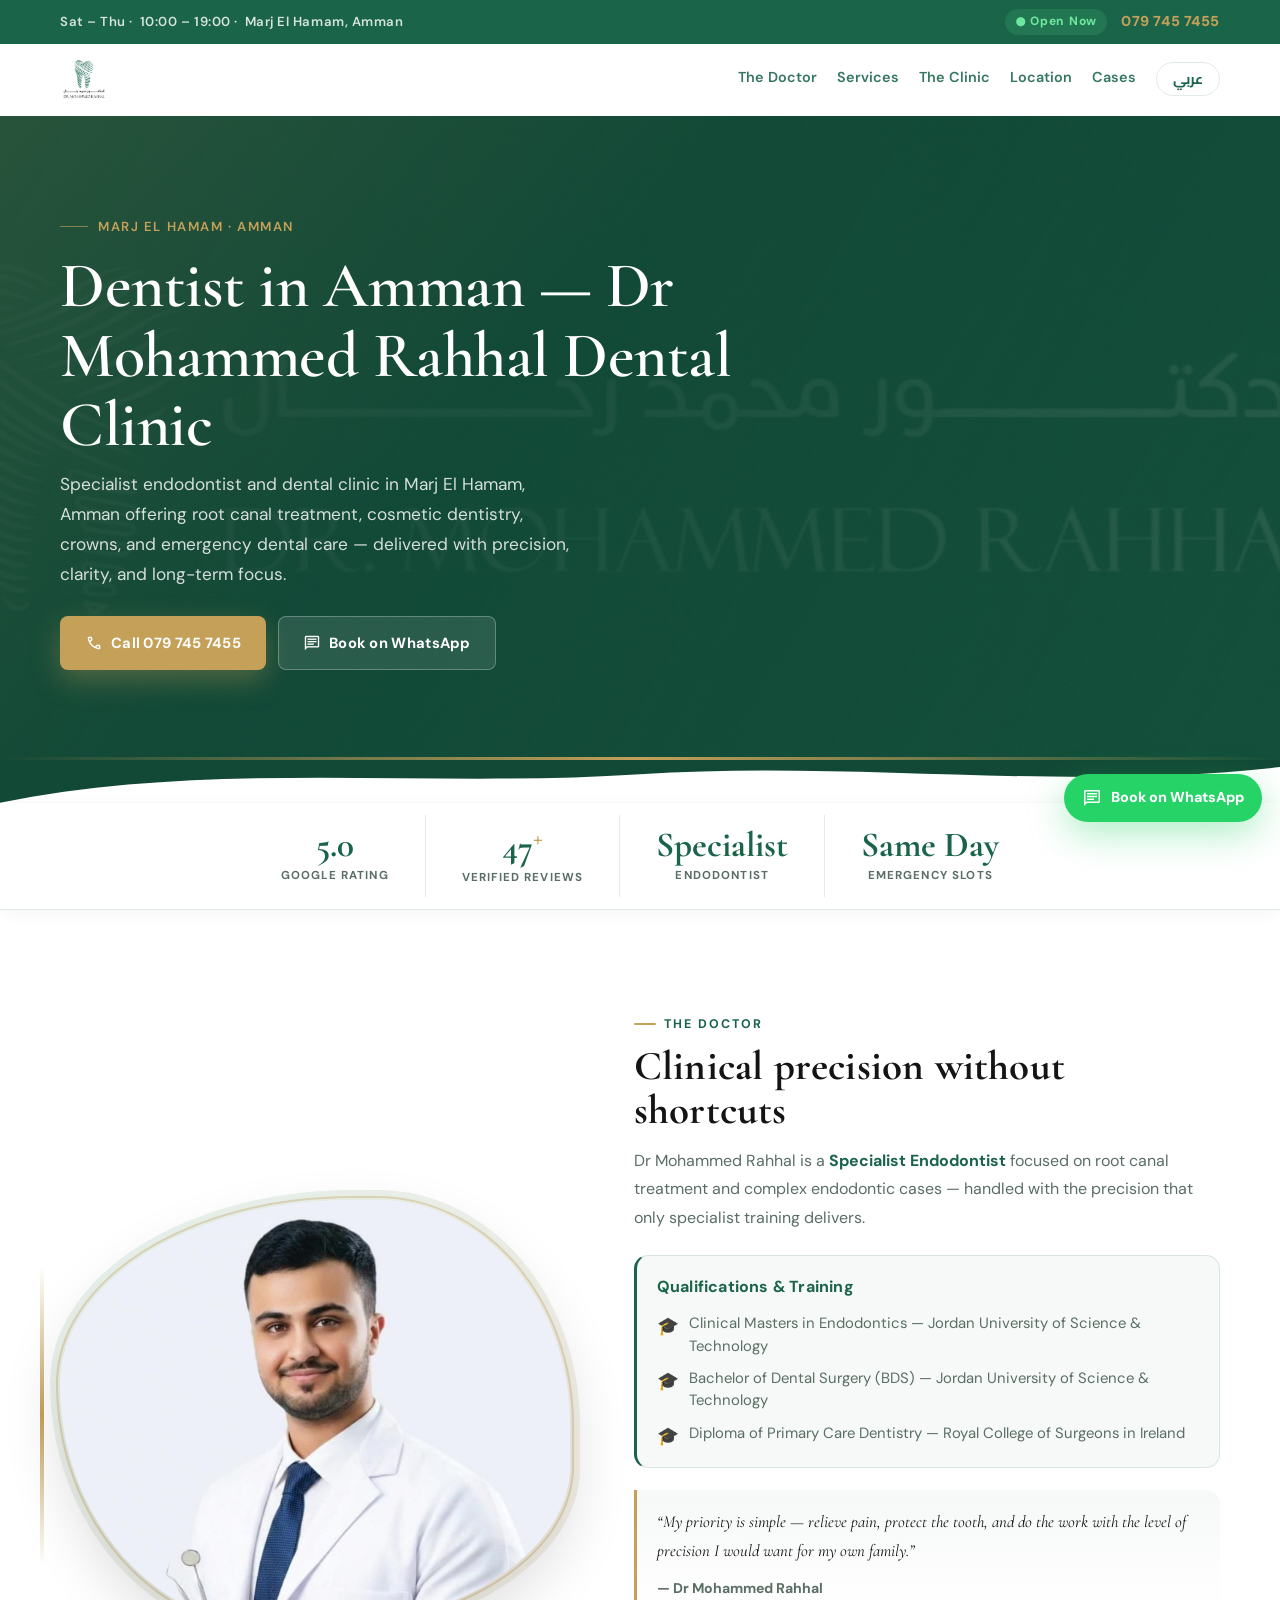
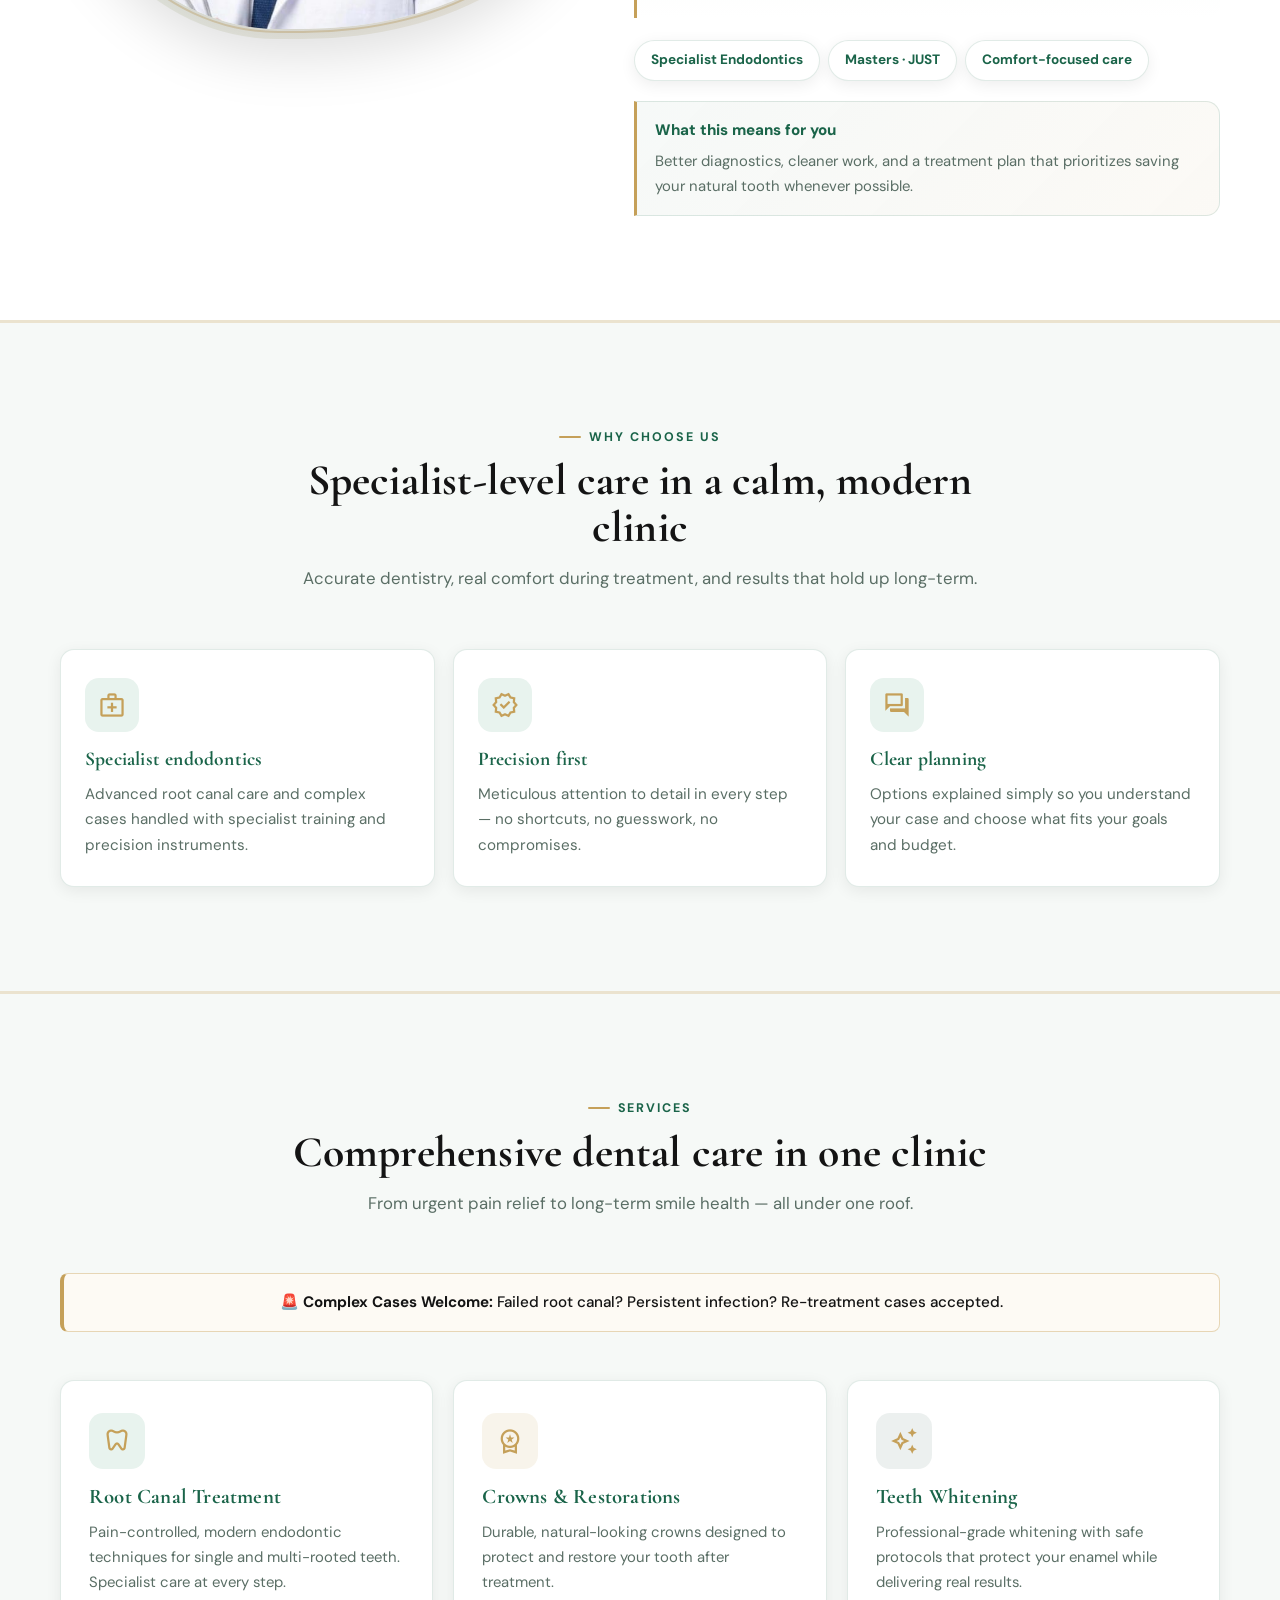
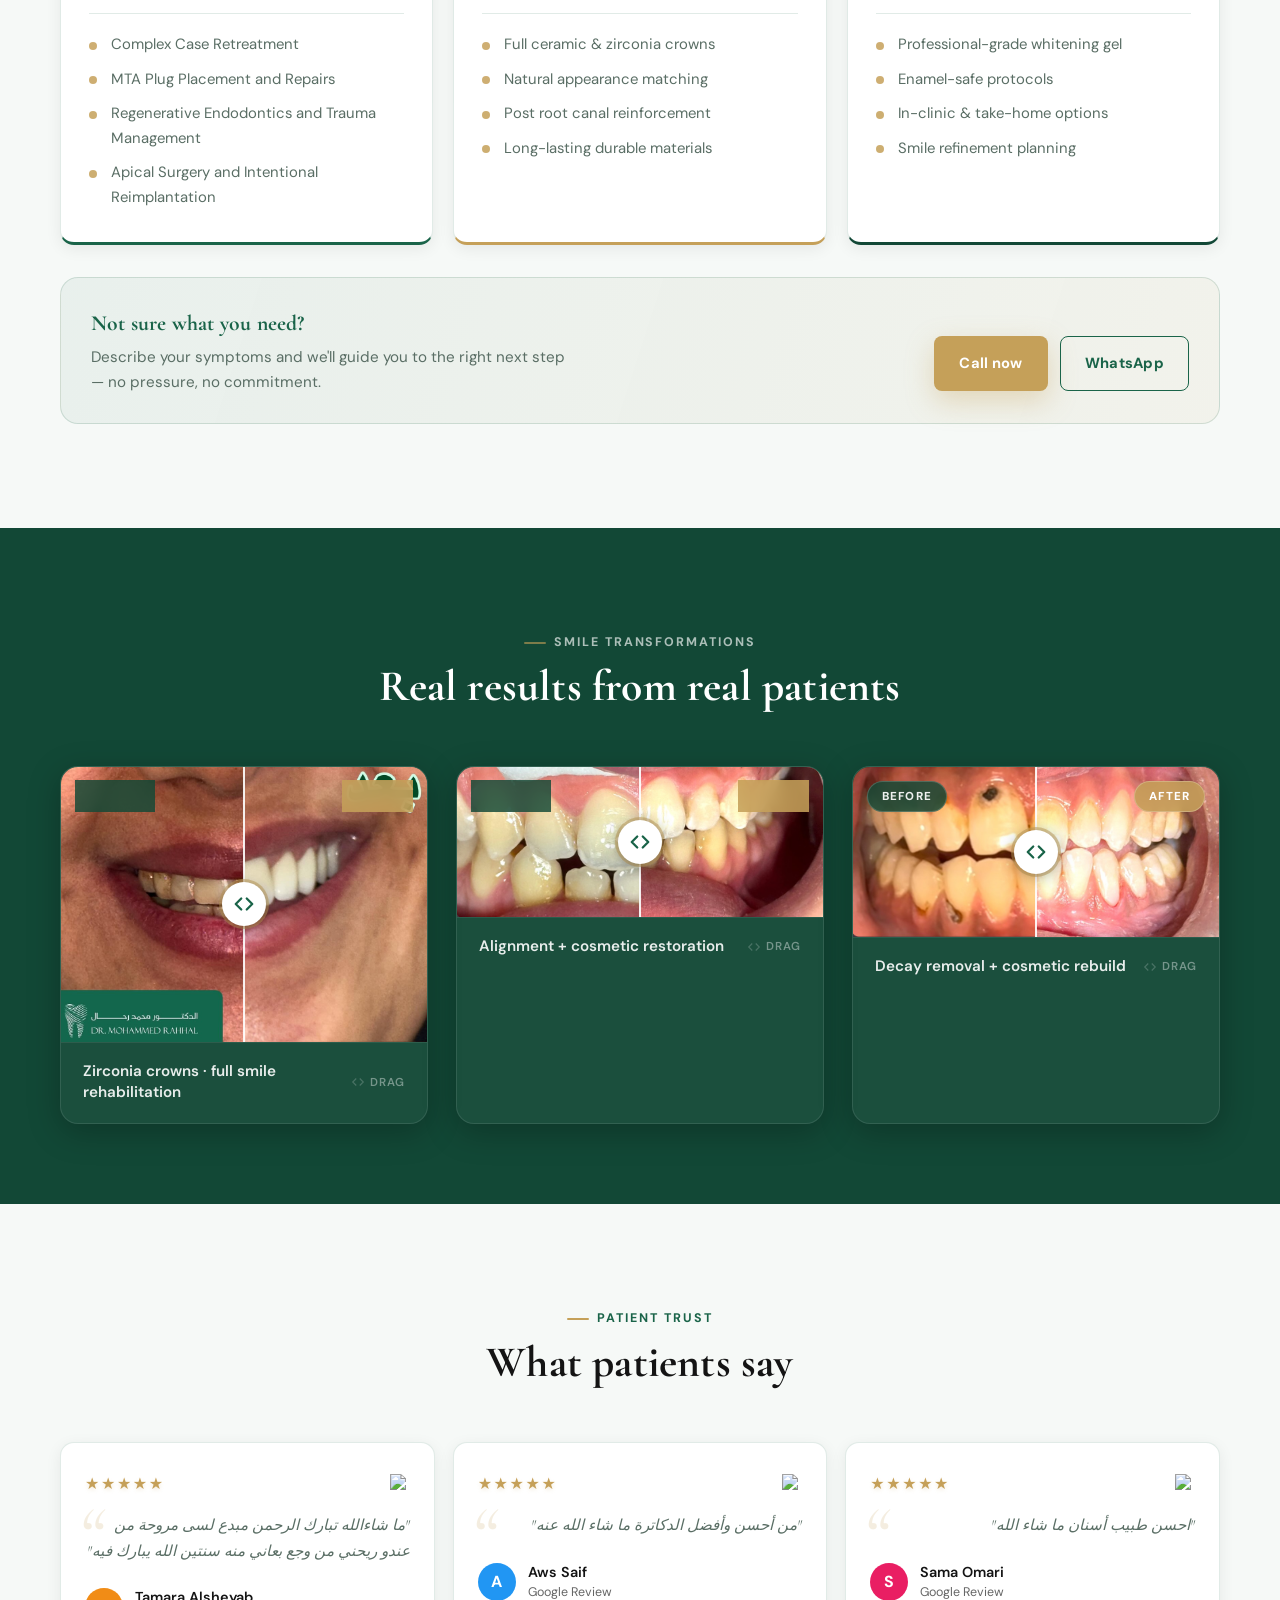
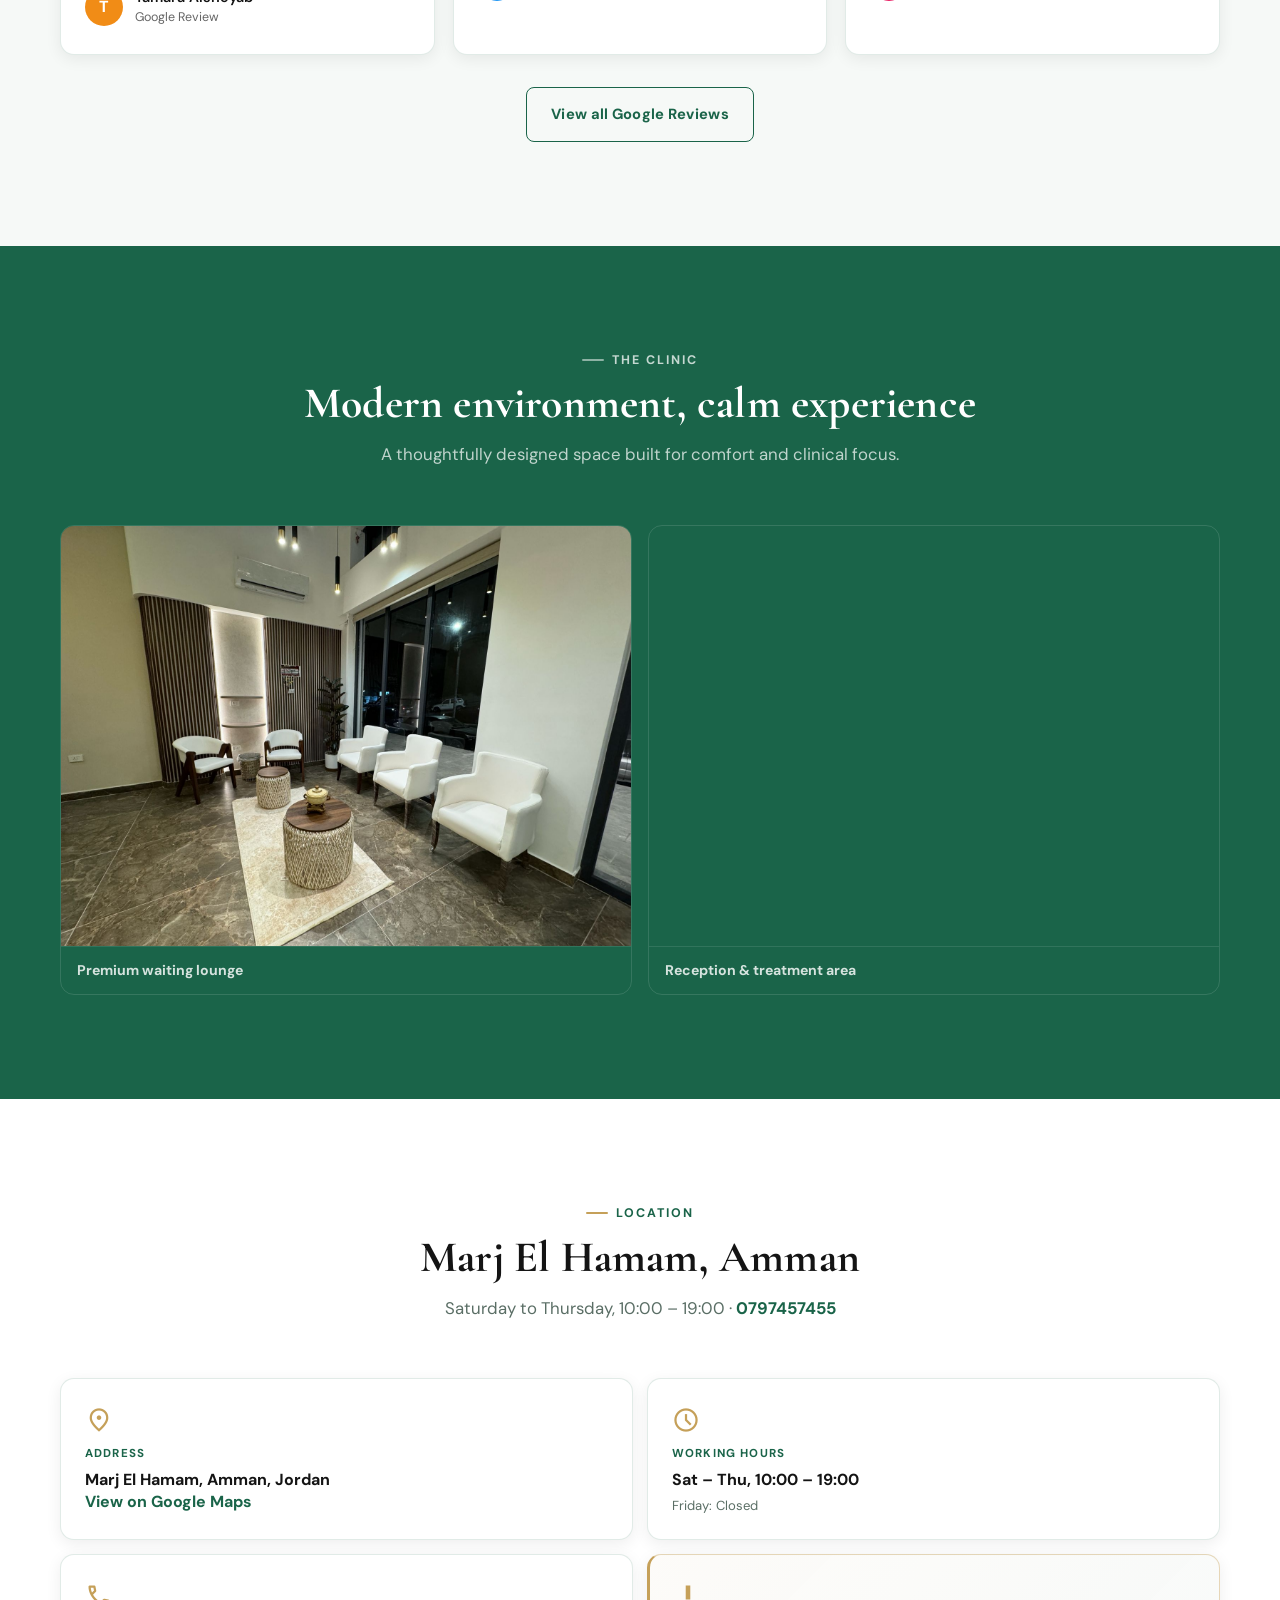
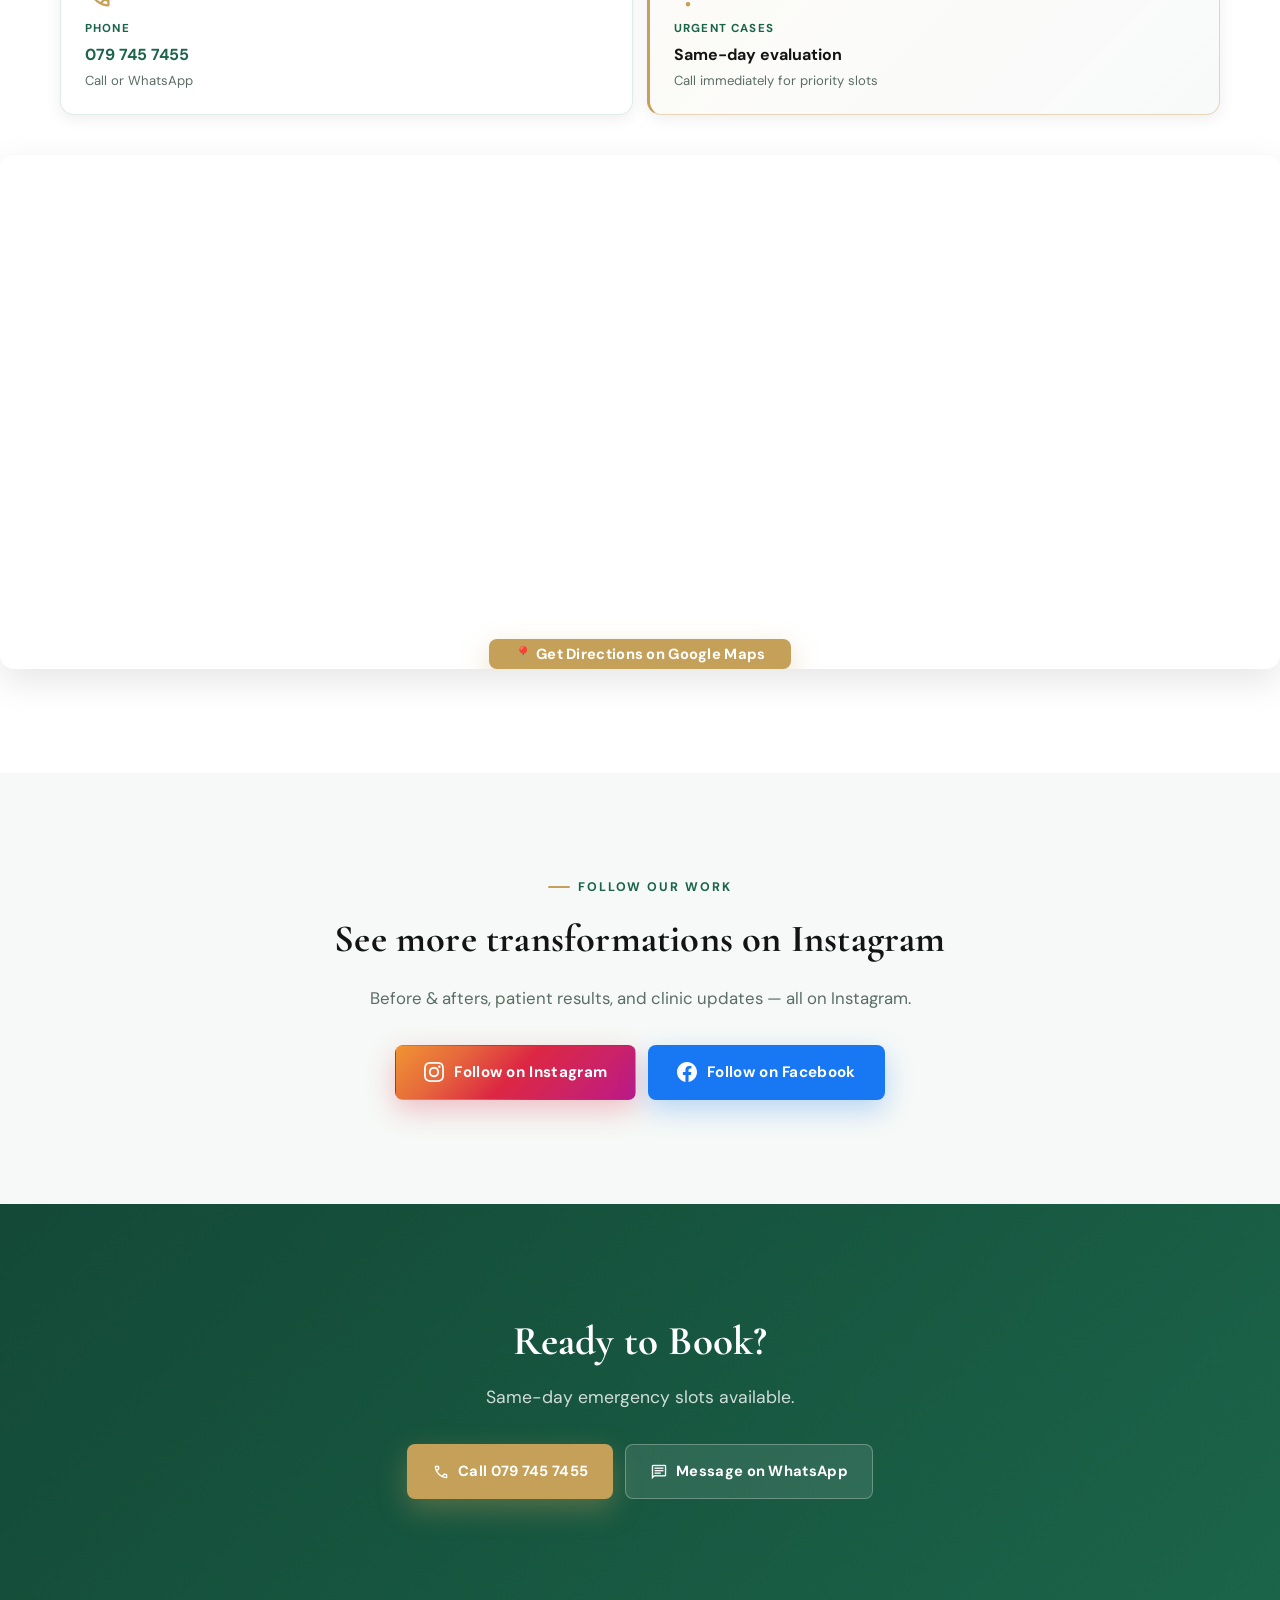
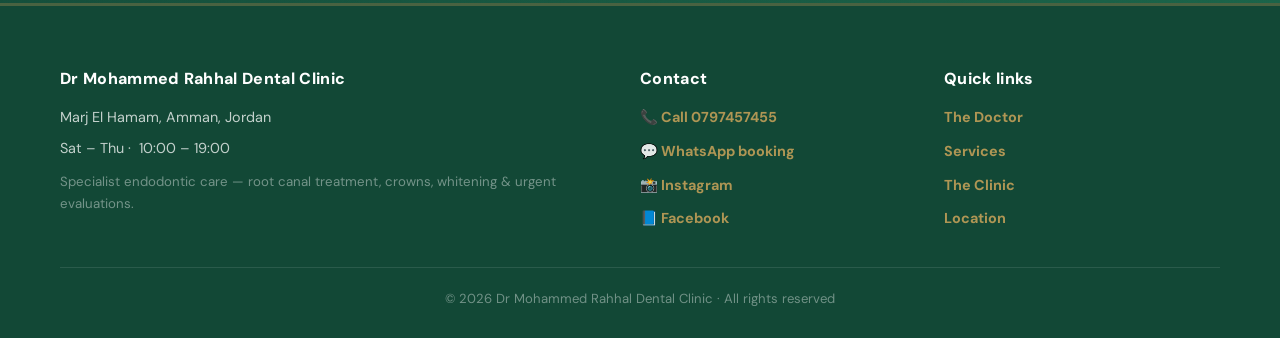
==== commit 73806a30: "site improvements" ====
--- a/index.html
+++ b/index.html
@@ -159,19 +159,6 @@
                             <span data-i18n="cta-whatsapp">Book on WhatsApp</span>
                         </a>
                     </div>
-                    <div class="trust-row">
-                        <a class="trust-item" href="https://www.google.com/maps/place/%D8%B9%D9%8A%D8%A7%D8%AF%D8%A9+%D8%A7%D8%B3%D9%86%D8%A7%D9%86+%D8%AF%D9%83%D8%AA%D9%88%D8%B1+%D9%85%D8%AD%D9%85%D8%AF+%D8%B1%D8%AD%D8%A7%D9%84%E2%80%AD/@31.9016782,35.8452835,17z" target="_blank" rel="noopener noreferrer" aria-label="Google Reviews">
-                            <div class="trust-top" data-i18n="trust-google-top">Google Reviews</div>
-                            <div class="trust-bottom" data-i18n="trust-google-bottom">⭐ 5.0 · 47+ reviews</div>
-                        </a>
-                        <div class="trust-item">
-                            <div class="trust-top" data-i18n="trust-spec-top">Specialist</div>
-                            <div class="trust-bottom" data-i18n="trust-spec-bottom">Endodontist</div>
-                        </div>
-                        <div class="trust-item">
-                            <div class="trust-top" data-i18n="trust-urgent-top">Urgent Cases</div>
-                            <div class="trust-bottom" data-i18n="trust-urgent-bottom">Same-Day Slots</div>
-                        </div>
                     </div>
                 </div>
             </div>
@@ -182,6 +169,31 @@
             <svg viewBox="0 0 1440 48" fill="none" xmlns="http://www.w3.org/2000/svg" preserveAspectRatio="none">
                 <path d="M0 48 C240 0 480 32 720 16 C960 0 1200 36 1440 8 L1440 0 L0 0 Z" fill="#124836"/>
             </svg>
+        </div>
+
+        <!-- STATS STRIP -->
+        <div class="stats-strip" aria-label="Key facts">
+            <div class="container stats-inner">
+                <div class="stat-item">
+                    <span class="stat-number">5.0</span>
+                    <span class="stat-label" data-i18n="stat-rating">Google Rating</span>
+                </div>
+                <div class="stat-divider" aria-hidden="true"></div>
+                <div class="stat-item">
+                    <span class="stat-number">47<span class="stat-plus">+</span></span>
+                    <span class="stat-label" data-i18n="stat-reviews">Verified Reviews</span>
+                </div>
+                <div class="stat-divider" aria-hidden="true"></div>
+                <div class="stat-item">
+                    <span class="stat-number" data-i18n="stat-spec-num">Specialist</span>
+                    <span class="stat-label" data-i18n="stat-spec-label">Endodontist</span>
+                </div>
+                <div class="stat-divider" aria-hidden="true"></div>
+                <div class="stat-item">
+                    <span class="stat-number" data-i18n="stat-same-num">Same Day</span>
+                    <span class="stat-label" data-i18n="stat-same-label">Emergency Slots</span>
+                </div>
+            </div>
         </div>
 
         <!-- ABOUT -->
@@ -267,31 +279,6 @@
             </div>
         </section>
 
-        <!-- TECHNOLOGY -->
-        <section class="section" aria-label="Advanced Technology">
-            <div class="container split">
-                <div class="split-content reveal">
-                    <p class="kicker" data-i18n="tech-kicker">Advanced Endodontic Technology</p>
-                    <h2 data-i18n="tech-h2">Precision tools for long-term success</h2>
-                    <p class="body" data-i18n="tech-body">
-                        We use a Warm Vertical Compaction system to ensure dense,
-                        three-dimensional root canal sealing — improving long-term stability
-                        and treatment success.
-                    </p>
-                    <div class="chips">
-                        <span data-i18n="tech-chip-1">3D Sealing</span>
-                        <span data-i18n="tech-chip-2">Enhanced Stability</span>
-                        <span data-i18n="tech-chip-3">Specialist-Level Precision</span>
-                    </div>
-                </div>
-                <div class="tech-video-frame reveal">
-                    <video autoplay muted loop playsinline poster="assets/img/doctor-banner.webp">
-                        <source src="assets/video/warm-vertical-compaction.mp4" type="video/mp4">
-                    </video>
-                </div>
-            </div>
-        </section>
-
         <!-- SERVICES -->
         <section id="services" class="section soft accent-top" aria-label="Services">
             <div class="container">
@@ -610,12 +597,20 @@
                 <p class="kicker" style="justify-content:center;" data-i18n="social-kicker">Follow our work</p>
                 <h2 style="font-size:clamp(1.7rem,3vw,2.5rem);margin-bottom:0.5rem;" data-i18n="social-h2">See more transformations on Instagram</h2>
                 <p class="sub" style="margin-bottom:2rem;" data-i18n="social-sub">Before &amp; afters, patient results, and clinic updates — all on Instagram.</p>
-                <a class="btn btn-instagram"
-                   href="https://www.instagram.com/the_obturator/"
-                   target="_blank" rel="noopener noreferrer">
-                    <svg width="20" height="20" viewBox="0 0 24 24" fill="currentColor" aria-hidden="true"><path d="M12 2.163c3.204 0 3.584.012 4.85.07 3.252.148 4.771 1.691 4.919 4.919.058 1.265.069 1.645.069 4.849 0 3.205-.012 3.584-.069 4.849-.149 3.225-1.664 4.771-4.919 4.919-1.266.058-1.644.07-4.85.07-3.204 0-3.584-.012-4.849-.07-3.26-.149-4.771-1.699-4.919-4.92-.058-1.265-.07-1.644-.07-4.849 0-3.204.013-3.583.07-4.849.149-3.227 1.664-4.771 4.919-4.919 1.266-.057 1.645-.069 4.849-.069zM12 0C8.741 0 8.333.014 7.053.072 2.695.272.273 2.69.073 7.052.014 8.333 0 8.741 0 12c0 3.259.014 3.668.072 4.948.2 4.358 2.618 6.78 6.98 6.98C8.333 23.986 8.741 24 12 24c3.259 0 3.668-.014 4.948-.072 4.354-.2 6.782-2.618 6.979-6.98.059-1.28.073-1.689.073-4.948 0-3.259-.014-3.667-.072-4.947-.196-4.354-2.617-6.78-6.979-6.98C15.668.014 15.259 0 12 0zm0 5.838a6.162 6.162 0 100 12.324 6.162 6.162 0 000-12.324zM12 16a4 4 0 110-8 4 4 0 010 8zm6.406-11.845a1.44 1.44 0 100 2.881 1.44 1.44 0 000-2.881z"/></svg>
-                    <span data-i18n="social-btn">Follow on Instagram</span>
-                </a>
+                <div class="social-btns">
+                    <a class="btn btn-instagram"
+                       href="https://www.instagram.com/the_obturator/"
+                       target="_blank" rel="noopener noreferrer">
+                        <svg width="20" height="20" viewBox="0 0 24 24" fill="currentColor" aria-hidden="true"><path d="M12 2.163c3.204 0 3.584.012 4.85.07 3.252.148 4.771 1.691 4.919 4.919.058 1.265.069 1.645.069 4.849 0 3.205-.012 3.584-.069 4.849-.149 3.225-1.664 4.771-4.919 4.919-1.266.058-1.644.07-4.85.07-3.204 0-3.584-.012-4.849-.07-3.26-.149-4.771-1.699-4.919-4.92-.058-1.265-.07-1.644-.07-4.849 0-3.204.013-3.583.07-4.849.149-3.227 1.664-4.771 4.919-4.919 1.266-.057 1.645-.069 4.849-.069zM12 0C8.741 0 8.333.014 7.053.072 2.695.272.273 2.69.073 7.052.014 8.333 0 8.741 0 12c0 3.259.014 3.668.072 4.948.2 4.358 2.618 6.78 6.98 6.98C8.333 23.986 8.741 24 12 24c3.259 0 3.668-.014 4.948-.072 4.354-.2 6.782-2.618 6.979-6.98.059-1.28.073-1.689.073-4.948 0-3.259-.014-3.667-.072-4.947-.196-4.354-2.617-6.78-6.979-6.98C15.668.014 15.259 0 12 0zm0 5.838a6.162 6.162 0 100 12.324 6.162 6.162 0 000-12.324zM12 16a4 4 0 110-8 4 4 0 010 8zm6.406-11.845a1.44 1.44 0 100 2.881 1.44 1.44 0 000-2.881z"/></svg>
+                        <span data-i18n="social-btn-ig">Follow on Instagram</span>
+                    </a>
+                    <a class="btn btn-facebook"
+                       href="https://www.facebook.com/share/18V3W2iYMm/?mibextid=wwXIfr"
+                       target="_blank" rel="noopener noreferrer">
+                        <svg width="20" height="20" viewBox="0 0 24 24" fill="currentColor" aria-hidden="true"><path d="M24 12.073C24 5.405 18.627 0 12 0S0 5.405 0 12.073C0 18.1 4.388 23.094 10.125 24v-8.437H7.078v-3.49h3.047V9.41c0-3.025 1.792-4.697 4.533-4.697 1.312 0 2.686.236 2.686.236v2.97h-1.514c-1.491 0-1.956.93-1.956 1.886v2.268h3.328l-.532 3.49h-2.796V24C19.612 23.094 24 18.1 24 12.073z"/></svg>
+                        <span data-i18n="social-btn-fb">Follow on Facebook</span>
+                    </a>
+                </div>
             </div>
         </section>
 
@@ -661,6 +656,7 @@
                    data-wa-ar="https://wa.me/962797457455?text=%D9%85%D8%B1%D8%AD%D8%A8%D8%A7%2C%20%D8%A3%D8%B1%D8%BA%D8%A8%20%D9%81%D9%8A%20%D8%AD%D8%AC%D8%B2%20%D9%85%D9%88%D8%B9%D8%AF"
                    data-i18n="footer-wa">💬 WhatsApp booking</a>
                 <a class="footer-link" href="https://www.instagram.com/the_obturator/" target="_blank" rel="noopener noreferrer" data-i18n="footer-ig">📸 Instagram</a>
+                <a class="footer-link" href="https://www.facebook.com/share/18V3W2iYMm/?mibextid=wwXIfr" target="_blank" rel="noopener noreferrer" data-i18n="footer-fb">📘 Facebook</a>
             </div>
             <div>
                 <div class="footer-title" data-i18n="footer-links">Quick links</div>
@@ -691,7 +687,18 @@
 
     <!-- MOBILE STICKY CALL BAR -->
     <div class="mobile-call">
-        <a href="tel:+962797457455" data-i18n="mobile-call">📞 Call the Clinic Now</a>
+        <a class="mobile-call-btn mobile-call-phone" href="tel:+962797457455">
+            <svg width="18" height="18" viewBox="0 0 24 24" fill="currentColor" aria-hidden="true"><path d="M6.62 10.79a15.05 15.05 0 006.59 6.59l2.2-2.2a1 1 0 011.01-.24 11.5 11.5 0 003.6.57 1 1 0 011 1V21a1 1 0 01-1 1A17 17 0 013 5a1 1 0 011-1h3.5a1 1 0 011 1 11.5 11.5 0 00.57 3.6 1 1 0 01-.25 1.01l-2.2 2.18z"/></svg>
+            <span data-i18n="mobile-call-call">Call Now</span>
+        </a>
+        <a class="mobile-call-btn mobile-call-wa"
+           href="https://wa.me/962797457455?text=Hello%20Dr%20Mohammed%20Rahhal%2C%20I%20would%20like%20to%20book%20an%20appointment"
+           data-wa-en="https://wa.me/962797457455?text=Hello%20Dr%20Mohammed%20Rahhal%2C%20I%20would%20like%20to%20book%20an%20appointment"
+           data-wa-ar="https://wa.me/962797457455?text=%D9%85%D8%B1%D8%AD%D8%A8%D8%A7%2C%20%D8%A3%D8%B1%D8%BA%D8%A8%20%D9%81%D9%8A%20%D8%AD%D8%AC%D8%B2%20%D9%85%D9%88%D8%B9%D8%AF"
+           target="_blank" rel="noopener noreferrer">
+            <svg width="18" height="18" viewBox="0 0 24 24" fill="currentColor" aria-hidden="true"><path d="M17.472 14.382c-.297-.149-1.758-.867-2.03-.967-.273-.099-.471-.148-.67.15-.197.297-.767.966-.94 1.164-.173.199-.347.223-.644.075-.297-.15-1.255-.463-2.39-1.475-.883-.788-1.48-1.761-1.653-2.059-.173-.297-.018-.458.13-.606.134-.133.298-.347.446-.52.149-.174.198-.298.298-.497.099-.198.05-.371-.025-.52-.075-.149-.669-1.612-.916-2.207-.242-.579-.487-.5-.669-.51-.173-.008-.371-.01-.57-.01-.198 0-.52.074-.792.372-.272.297-1.04 1.016-1.04 2.479 0 1.462 1.065 2.875 1.213 3.074.149.198 2.096 3.2 5.077 4.487.709.306 1.262.489 1.694.625.712.227 1.36.195 1.871.118.571-.085 1.758-.719 2.006-1.413.248-.694.248-1.289.173-1.413-.074-.124-.272-.198-.57-.347m-5.421 7.403h-.004a9.87 9.87 0 01-5.031-1.378l-.361-.214-3.741.982.998-3.648-.235-.374a9.86 9.86 0 01-1.51-5.26c.001-5.45 4.436-9.884 9.888-9.884 2.64 0 5.122 1.03 6.988 2.898a9.825 9.825 0 012.893 6.994c-.003 5.45-4.437 9.884-9.885 9.884m8.413-18.297A11.815 11.815 0 0012.05 0C5.495 0 .16 5.335.157 11.892c0 2.096.547 4.142 1.588 5.945L.057 24l6.305-1.654a11.882 11.882 0 005.683 1.448h.005c6.554 0 11.89-5.335 11.893-11.893a11.821 11.821 0 00-3.48-8.413Z"/></svg>
+            <span data-i18n="mobile-call-wa">WhatsApp</span>
+        </a>
     </div>
 
     <script src="assets/js/main.js" defer></script>
--- a/assets/css/style.css
+++ b/assets/css/style.css
@@ -356,6 +356,24 @@
 }
 .btn-outline:hover { background: var(--green); color: #fff; }
 
+.social-btns {
+  display: flex;
+  gap: 12px;
+  flex-wrap: wrap;
+  justify-content: center;
+}
+
+.btn-facebook {
+  background: #1877F2;
+  color: #fff; border-color: transparent;
+  box-shadow: 0 10px 28px rgba(24,119,242,.28);
+  display: inline-flex; align-items: center; gap: 10px;
+  padding: 14px 28px; border-radius: var(--radius-sm);
+  font-weight: 700; font-size: .95rem; cursor: pointer;
+  transition: transform var(--transition), box-shadow var(--transition), background var(--transition);
+}
+.btn-facebook:hover { transform: translateY(-2px); background: #1464cc; box-shadow: 0 16px 38px rgba(24,119,242,.38); }
+
 .btn-instagram {
   background: linear-gradient(135deg, #f09433, #e6683c, #dc2743, #cc2366, #bc1888);
   color: #fff; border-color: transparent;
@@ -701,29 +719,30 @@
 .comparison-slider {
   position: relative;
   width: 100%;
-  aspect-ratio: 4 / 3;
   overflow: hidden;
   cursor: col-resize;
   user-select: none;
   -webkit-user-select: none;
   touch-action: none;
   background: var(--green2);
-}
+  display: block;
+}
+/* cs-before is in-flow and sets the natural image height */
 .comparison-slider .cs-before {
   display: block;
-  position: absolute;
-  inset: 0;
   width: 100%;
-  height: 100%;
-  object-fit: cover;
+  height: auto;
+  position: relative;
   z-index: 1;
-}
+  pointer-events: none;
+}
+/* after-wrap spans full slider, clip-path controls visible region (left side = Before) */
 .comparison-slider .cs-after-wrap {
   position: absolute;
   inset: 0;
-  width: 50%;
-  overflow: hidden;
+  clip-path: inset(0 50% 0 0);
   z-index: 2;
+  overflow: visible;
 }
 .comparison-slider .cs-after {
   display: block;
@@ -732,6 +751,7 @@
   width: 100%;
   height: 100%;
   object-fit: cover;
+  object-position: center;
   pointer-events: none;
 }
 
@@ -857,9 +877,7 @@
   }
 }
 
-/* RTL label flip */
-[dir="rtl"] .cs-label-before { left: auto; right: 14px; }
-[dir="rtl"] .cs-label-after  { right: auto; left: 14px; }
+/* Slider labels stay fixed — Before is always left, After always right */
 
 /* ── GALLERY ─────────────────────────────────────────────── */
 .gallery { display: grid; grid-template-columns: 1fr; gap: 16px; }
@@ -1170,12 +1188,12 @@
 
   .cta-band { flex-direction: column; align-items: flex-start; }
 
-  /* Floating WA: icon-only on mobile */
+  /* Floating WA: icon-only on mobile, lifted above new 64px bar */
   .float-wa-text { display: none; }
-  .float-wa { border-radius: 50%; padding: 14px; bottom: 76px; }
-
-  /* Back to top repositioned */
-  .to-top { bottom: 134px; }
+  .float-wa { border-radius: 50%; padding: 14px; bottom: 80px; }
+
+  /* Back to top lifted above floating WA */
+  .to-top { bottom: 140px; }
 
   /* CTA buttons full width on mobile */
   .cta-row { flex-direction: column; width: 100%; }
@@ -1183,27 +1201,124 @@
 }
 
 /* ── MOBILE STICKY CALL BAR ──────────────────────────────── */
+.mobile-call {
+  display: none;
+}
 @media (max-width: 899px) {
+  body { padding-bottom: 64px; }
   .mobile-call {
+    display: grid;
+    grid-template-columns: 1fr 1fr;
     position: fixed;
     bottom: 0; left: 0; right: 0;
+    z-index: 1200;
+    border-top: 1px solid rgba(255,255,255,.15);
+  }
+  .mobile-call-btn {
+    display: flex;
+    align-items: center;
+    justify-content: center;
+    gap: 8px;
+    padding: 15px 10px;
+    font-weight: 800;
+    font-size: .95rem;
+    color: #fff;
+    text-decoration: none;
+    transition: filter .2s;
+  }
+  .mobile-call-btn:active { filter: brightness(.88); }
+  .mobile-call-phone {
     background: var(--green);
-    padding: 14px;
-    text-align: center;
-    z-index: 1200;
-    border-top: 2px solid rgba(197,160,89,.4);
+    border-right: 1px solid rgba(255,255,255,.2);
   }
-  .mobile-call a {
-    color: #fff;
-    font-weight: 800;
-    font-size: 1rem;
+  .mobile-call-wa {
+    background: #1DAA61;
   }
-  body { padding-bottom: 56px; }
-}
-
-@media (min-width: 900px) {
-  .mobile-call { display: none; }
-}
+}
+/* ── STATS STRIP ─────────────────────────────────────────── */
+.stats-strip {
+  background: #fff;
+  border-bottom: 1px solid var(--border);
+  box-shadow: 0 2px 16px rgba(0,0,0,.05);
+}
+.stats-inner {
+  display: flex;
+  align-items: stretch;
+  justify-content: center;
+  flex-wrap: wrap;
+  gap: 0;
+}
+.stat-item {
+  display: flex;
+  flex-direction: column;
+  align-items: center;
+  justify-content: center;
+  padding: 22px 36px;
+  text-align: center;
+  gap: 4px;
+}
+.stat-number {
+  font-family: 'Cormorant Garamond', Georgia, serif;
+  font-size: clamp(1.6rem, 3vw, 2.2rem);
+  font-weight: 700;
+  color: var(--green);
+  line-height: 1;
+}
+.stat-plus {
+  font-size: .7em;
+  vertical-align: super;
+  color: var(--gold);
+}
+.stat-label {
+  font-size: .72rem;
+  font-weight: 700;
+  letter-spacing: .1em;
+  text-transform: uppercase;
+  color: var(--muted);
+}
+.stat-divider {
+  width: 1px;
+  background: var(--border);
+  align-self: stretch;
+  margin: 12px 0;
+}
+@media (max-width: 639px) {
+  .stats-inner  { gap: 0; }
+  .stat-item    { padding: 18px 20px; flex: 1 1 40%; }
+  .stat-divider { display: none; }
+  .stat-item:nth-child(odd) { border-right: 1px solid var(--border); }
+  .stat-item:nth-child(1),
+  .stat-item:nth-child(2) { border-bottom: 1px solid var(--border); }
+}
+
+/* RTL stats */
+[lang="ar"] .stat-number {
+  font-family: 'Cairo', sans-serif;
+}
+
+/* ── TESTIMONIAL QUOTE MARK ──────────────────────────────── */
+.card .ttext {
+  position: relative;
+}
+.card .ttext::before {
+  content: '\201C';
+  position: absolute;
+  top: -18px;
+  left: -8px;
+  font-family: 'Cormorant Garamond', Georgia, serif;
+  font-size: 5rem;
+  line-height: 1;
+  color: var(--gold);
+  opacity: .18;
+  pointer-events: none;
+  user-select: none;
+}
+[dir="rtl"] .card .ttext::before {
+  left: auto;
+  right: -8px;
+  content: '\201D';
+}
+
 /* ============================================================
    CASES PAGE
 ============================================================ */
@@ -1367,10 +1482,10 @@
    Applied when <html dir="rtl" lang="ar">
 ============================================================ */
 
-/* Arabic font stack */
+/* Arabic font stack — excludes icon spans */
 [lang="ar"] body,
 [lang="ar"] p,
-[lang="ar"] span,
+[lang="ar"] span:not(.material-symbols-outlined),
 [lang="ar"] li,
 [lang="ar"] div,
 [lang="ar"] a,
@@ -1408,7 +1523,10 @@
 [dir="rtl"] .topbar-inner { flex-direction: row-reverse; }
 [dir="rtl"] .topbar-right  { flex-direction: row-reverse; }
 [dir="rtl"] .nav-inner     { flex-direction: row-reverse; }
-[dir="rtl"] .nav-menu      { flex-direction: row-reverse; }
+/* nav-menu: row-reverse only on desktop — mobile must stay column */
+@media (min-width: 900px) {
+  [dir="rtl"] .nav-menu { flex-direction: row-reverse; }
+}
 [dir="rtl"] .kicker        { flex-direction: row-reverse; }
 [dir="rtl"] .kicker::before { margin-inline-start: 0; margin-inline-end: 0; }
 [dir="rtl"] .eyebrow        { flex-direction: row-reverse; }
@@ -1483,13 +1601,14 @@
   border-right: 3px solid var(--gold);
 }
 
-/* Mobile nav RTL */
+/* Mobile nav RTL — column layout, items aligned to the right */
 @media (max-width: 899px) {
   [dir="rtl"] .nav-menu {
-    align-items: flex-end;
+    align-items: stretch;
     text-align: right;
   }
-  [dir="rtl"] .nav-menu a { text-align: right; }
+  [dir="rtl"] .nav-menu a  { text-align: right; }
+  [dir="rtl"] .lang-toggle { align-self: center; }
 }
 
 /* Footer grid */
@@ -1501,9 +1620,7 @@
 [dir="rtl"] .topbar-call { direction: ltr; unicode-bidi: embed; }
 [dir="rtl"] .info-card-value a[href^="tel"] { direction: ltr; display: inline-block; unicode-bidi: embed; }
 
-/* Comparison slider labels flip in RTL */
-[dir="rtl"] .cs-label-before { left: auto; right: 12px; }
-[dir="rtl"] .cs-label-after  { right: auto; left: 12px; }
+/* Comparison slider labels do NOT flip in RTL — Before is always left, After always right */
 
 /* Chips */
 [dir="rtl"] .chips { flex-direction: row-reverse; }
@@ -1532,5 +1649,19 @@
 /* Mobile call bar */
 [dir="rtl"] .mobile-call { direction: rtl; }
 
+/* Material Symbols: protect font-family and force LTR rendering at all times.
+   The [lang="ar"] span rule must not override these icons. */
+.material-symbols-outlined,
+[dir="rtl"] .material-symbols-outlined,
+[lang="ar"] .material-symbols-outlined {
+  font-family: 'Material Symbols Outlined' !important;
+  direction: ltr !important;
+  unicode-bidi: bidi-override !important;
+  display: inline-block !important;
+  font-style: normal !important;
+  font-feature-settings: 'liga' 1 !important;
+  -webkit-font-feature-settings: 'liga' 1 !important;
+}
+
 /* Smooth lang transition */
 body { transition: font-family 0.1s; }
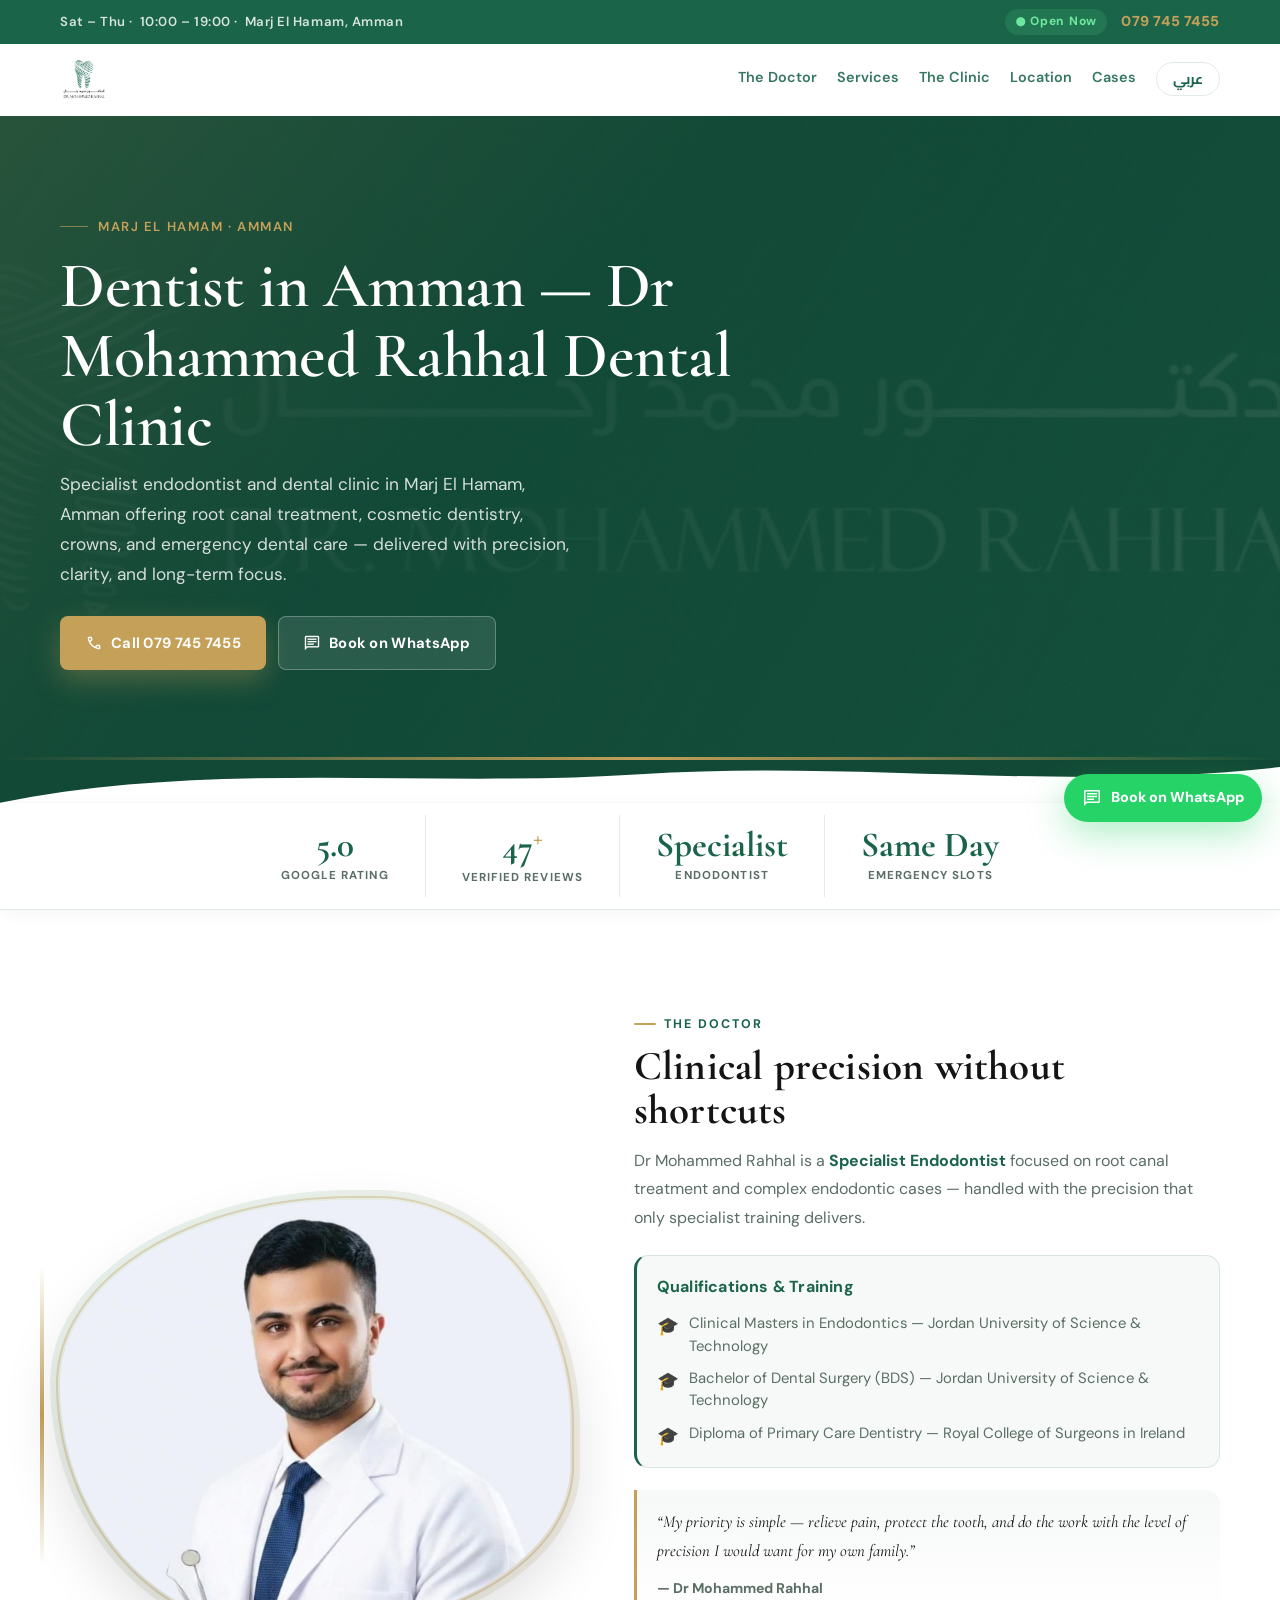
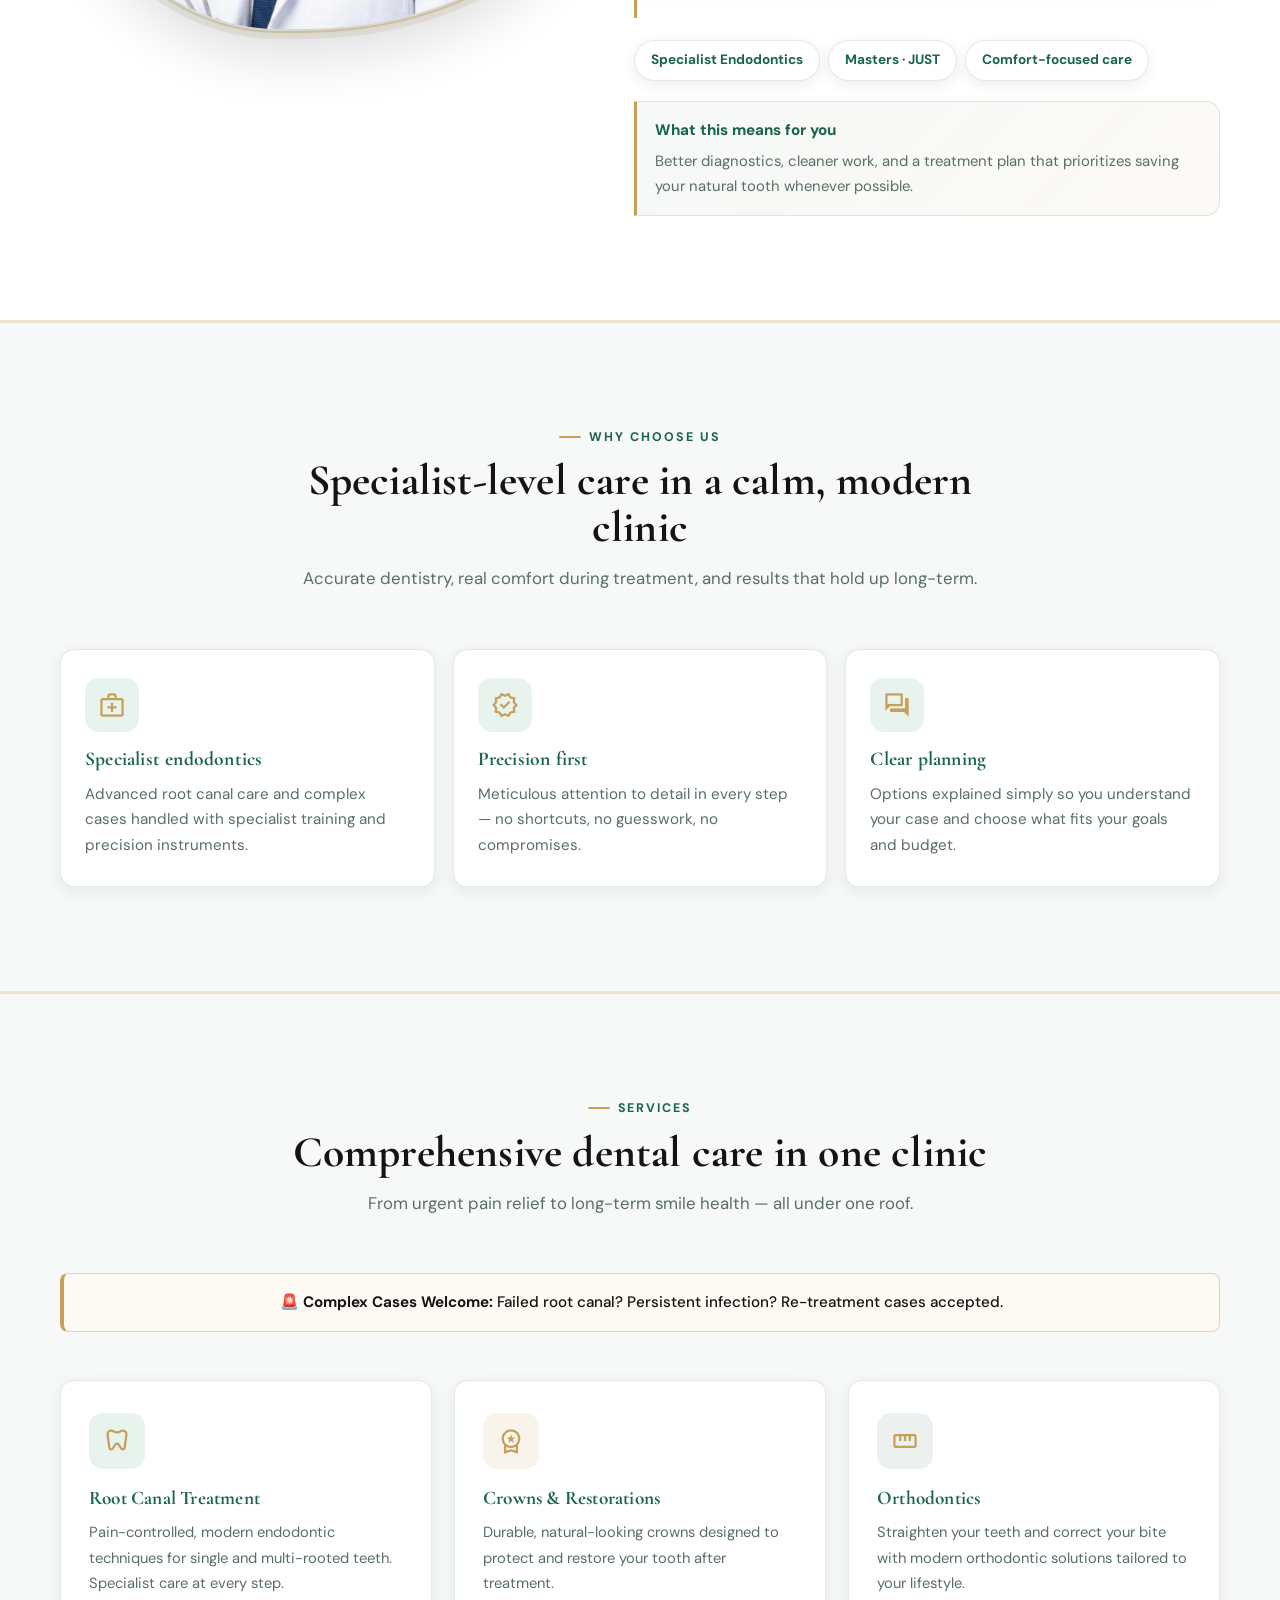
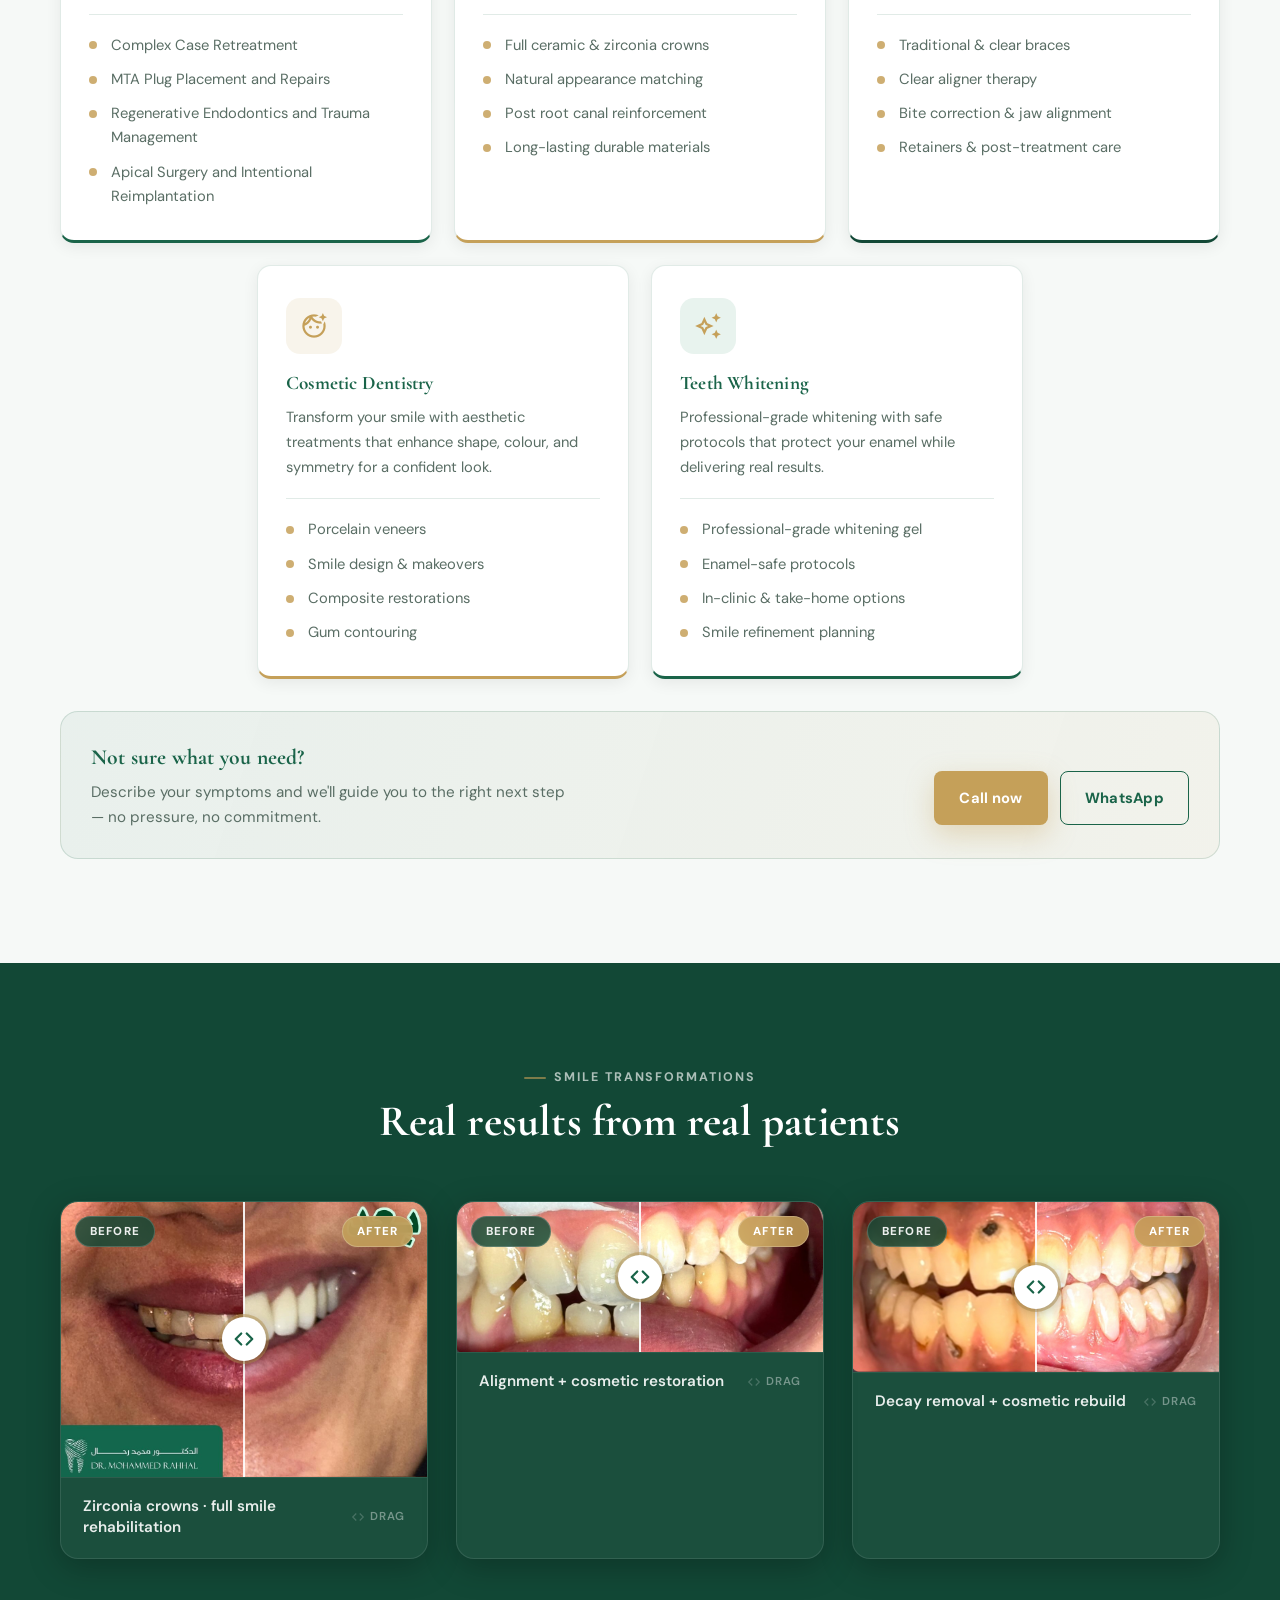
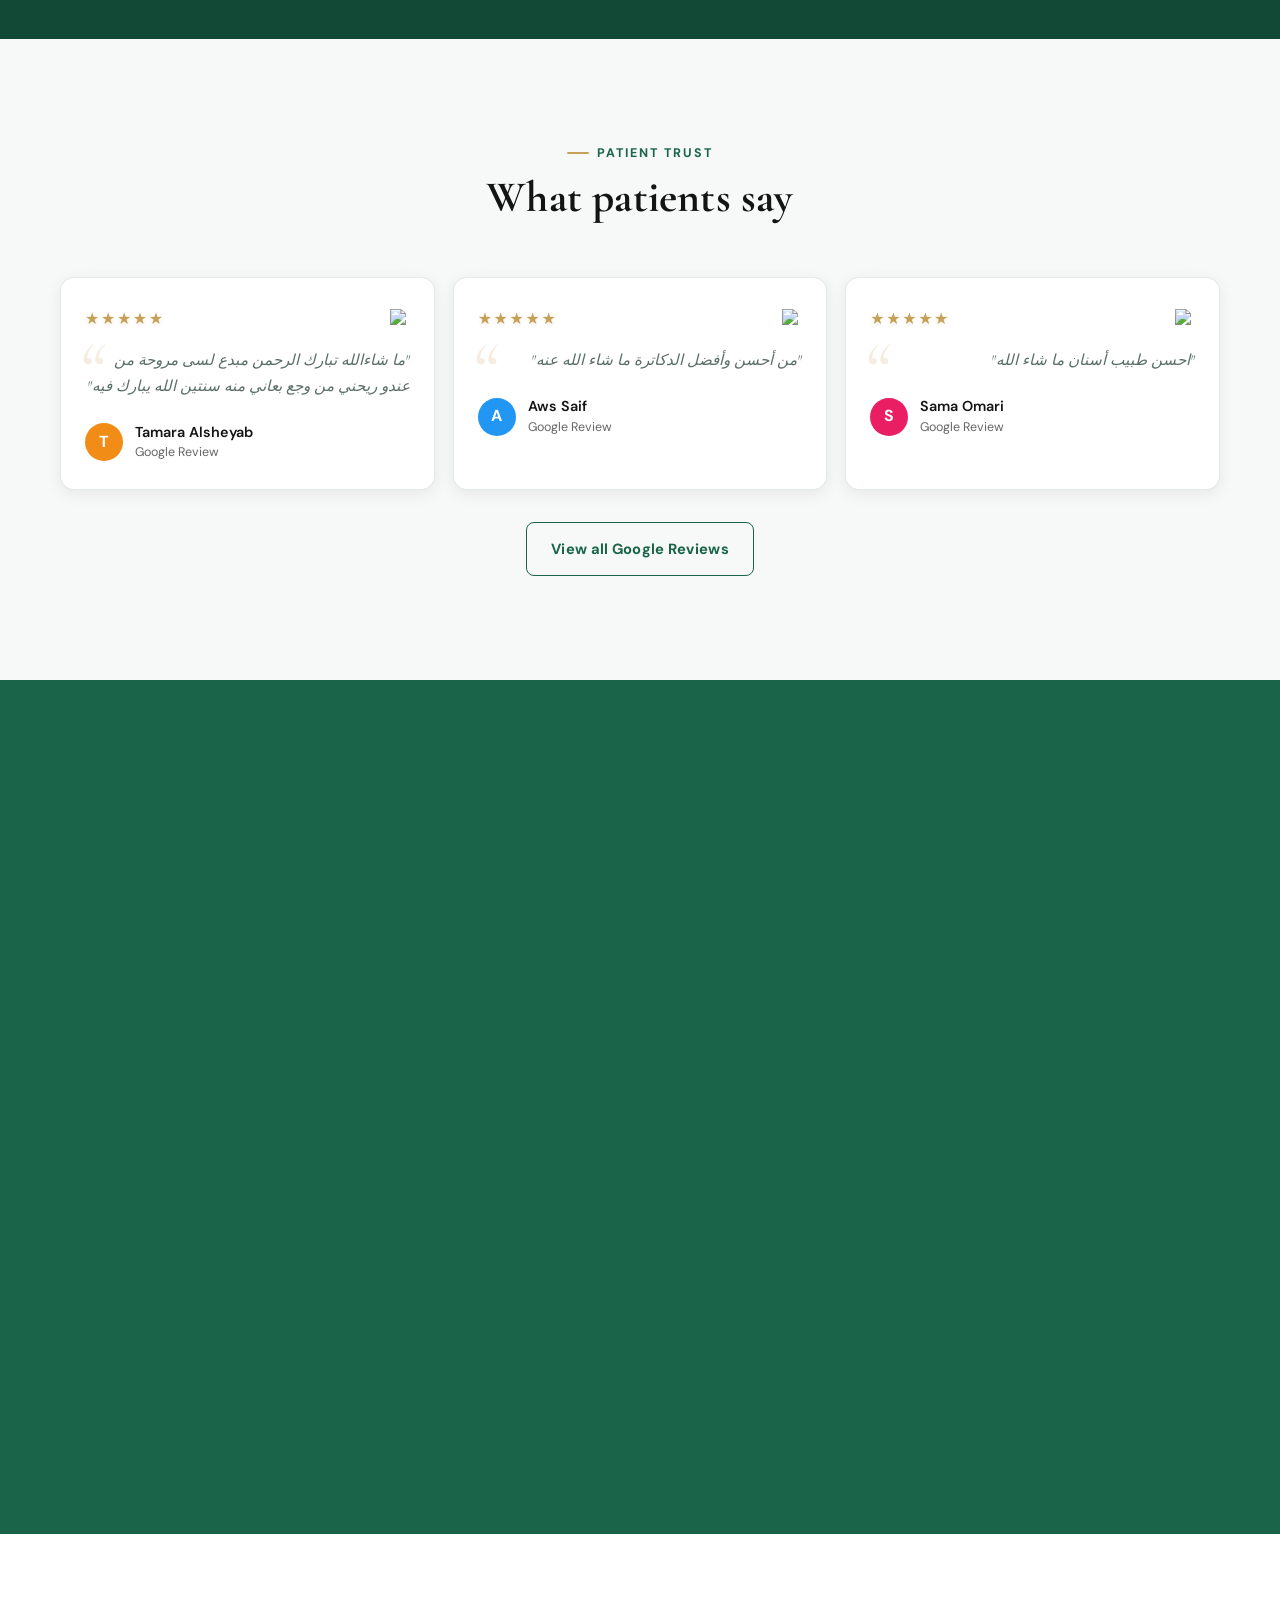
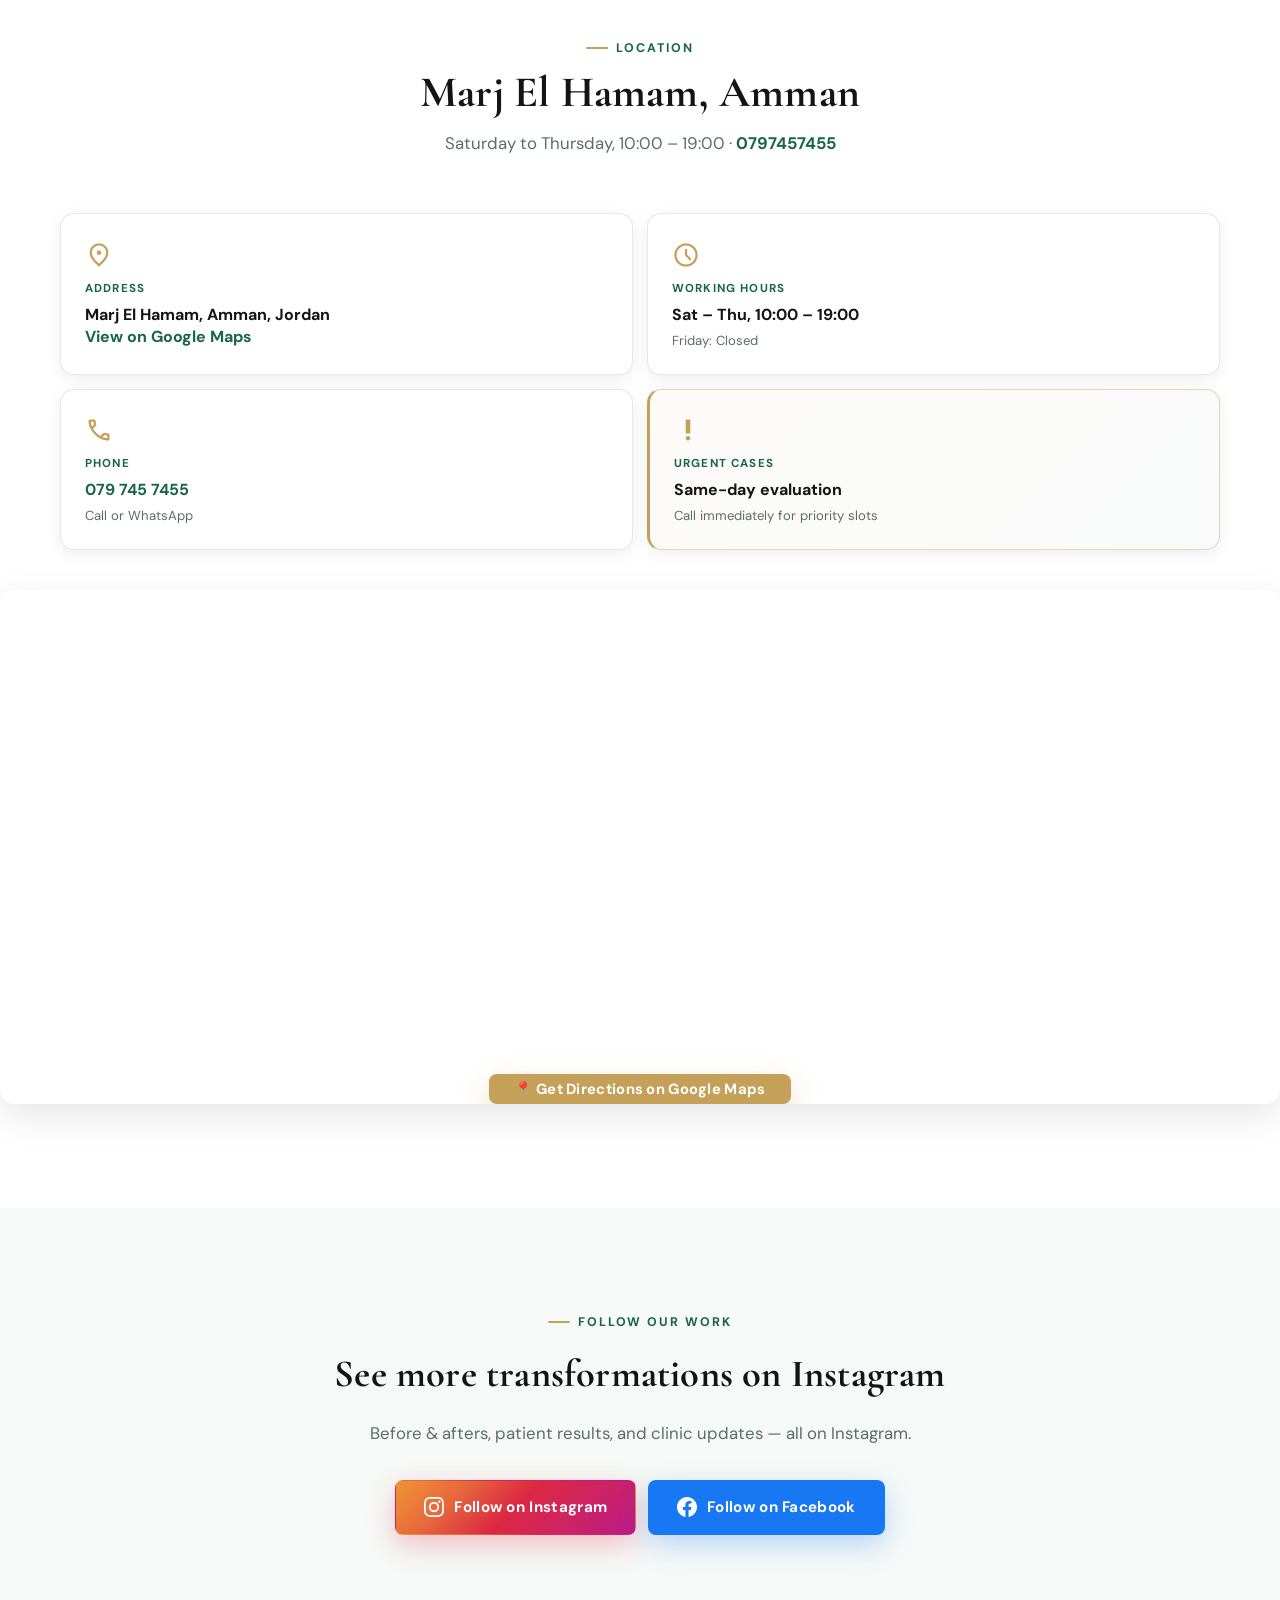
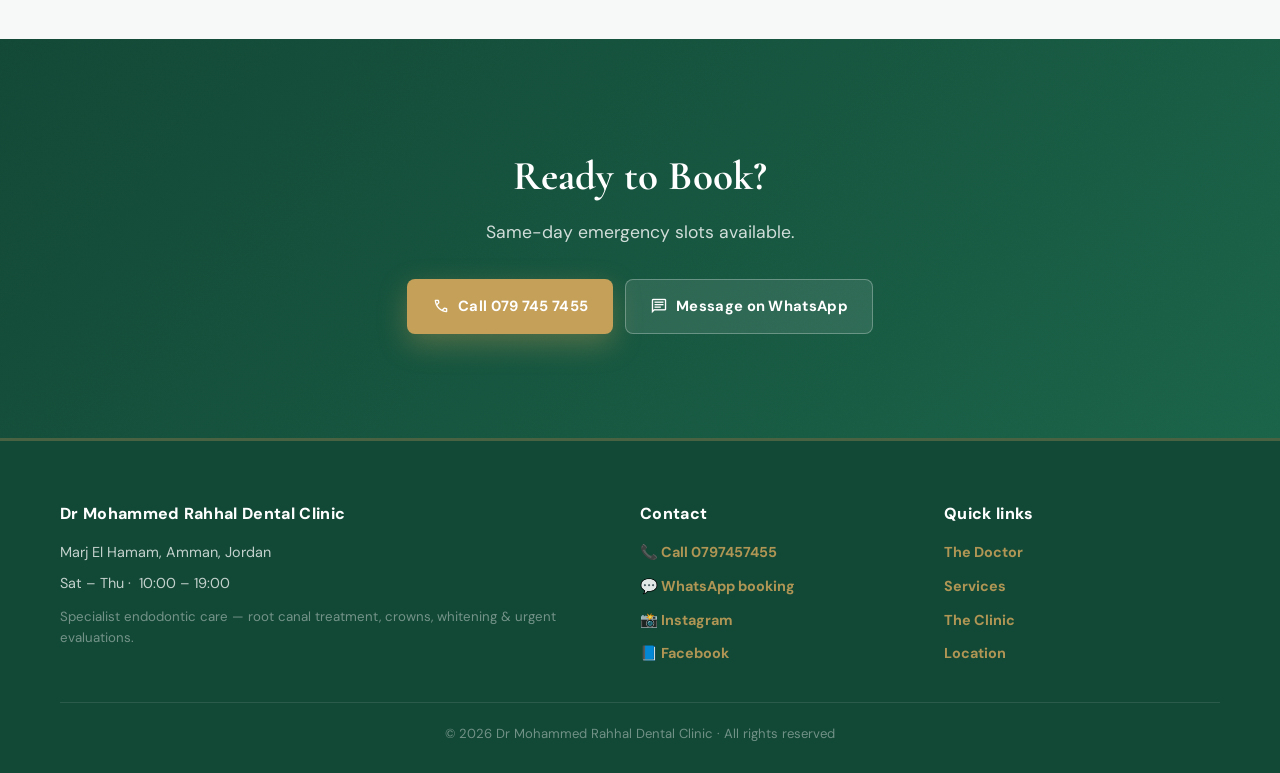
==== commit 5422adc5: "added 2 services" ====
--- a/index.html
+++ b/index.html
@@ -323,6 +323,34 @@
 
                     <article class="service reveal">
                         <div class="service-icon">
+                            <span class="material-symbols-outlined">straighten</span>
+                        </div>
+                        <h3 data-i18n="s4-h3">Orthodontics</h3>
+                        <p class="service-desc" data-i18n="s4-desc">Straighten your teeth and correct your bite with modern orthodontic solutions tailored to your lifestyle.</p>
+                        <ul>
+                            <li data-i18n="s4-li1">Traditional &amp; clear braces</li>
+                            <li data-i18n="s4-li2">Clear aligner therapy</li>
+                            <li data-i18n="s4-li3">Bite correction &amp; jaw alignment</li>
+                            <li data-i18n="s4-li4">Retainers &amp; post-treatment care</li>
+                        </ul>
+                    </article>
+
+                    <article class="service reveal">
+                        <div class="service-icon">
+                            <span class="material-symbols-outlined">face_retouching_natural</span>
+                        </div>
+                        <h3 data-i18n="s5-h3">Cosmetic Dentistry</h3>
+                        <p class="service-desc" data-i18n="s5-desc">Transform your smile with aesthetic treatments that enhance shape, colour, and symmetry for a confident look.</p>
+                        <ul>
+                            <li data-i18n="s5-li1">Porcelain veneers</li>
+                            <li data-i18n="s5-li2">Smile design &amp; makeovers</li>
+                            <li data-i18n="s5-li3">Composite restorations</li>
+                            <li data-i18n="s5-li4">Gum contouring</li>
+                        </ul>
+                    </article>
+
+                    <article class="service reveal">
+                        <div class="service-icon">
                             <span class="material-symbols-outlined">auto_awesome</span>
                         </div>
                         <h3 data-i18n="s3-h3">Teeth Whitening</h3>
@@ -691,14 +719,6 @@
             <svg width="18" height="18" viewBox="0 0 24 24" fill="currentColor" aria-hidden="true"><path d="M6.62 10.79a15.05 15.05 0 006.59 6.59l2.2-2.2a1 1 0 011.01-.24 11.5 11.5 0 003.6.57 1 1 0 011 1V21a1 1 0 01-1 1A17 17 0 013 5a1 1 0 011-1h3.5a1 1 0 011 1 11.5 11.5 0 00.57 3.6 1 1 0 01-.25 1.01l-2.2 2.18z"/></svg>
             <span data-i18n="mobile-call-call">Call Now</span>
         </a>
-        <a class="mobile-call-btn mobile-call-wa"
-           href="https://wa.me/962797457455?text=Hello%20Dr%20Mohammed%20Rahhal%2C%20I%20would%20like%20to%20book%20an%20appointment"
-           data-wa-en="https://wa.me/962797457455?text=Hello%20Dr%20Mohammed%20Rahhal%2C%20I%20would%20like%20to%20book%20an%20appointment"
-           data-wa-ar="https://wa.me/962797457455?text=%D9%85%D8%B1%D8%AD%D8%A8%D8%A7%2C%20%D8%A3%D8%B1%D8%BA%D8%A8%20%D9%81%D9%8A%20%D8%AD%D8%AC%D8%B2%20%D9%85%D9%88%D8%B9%D8%AF"
-           target="_blank" rel="noopener noreferrer">
-            <svg width="18" height="18" viewBox="0 0 24 24" fill="currentColor" aria-hidden="true"><path d="M17.472 14.382c-.297-.149-1.758-.867-2.03-.967-.273-.099-.471-.148-.67.15-.197.297-.767.966-.94 1.164-.173.199-.347.223-.644.075-.297-.15-1.255-.463-2.39-1.475-.883-.788-1.48-1.761-1.653-2.059-.173-.297-.018-.458.13-.606.134-.133.298-.347.446-.52.149-.174.198-.298.298-.497.099-.198.05-.371-.025-.52-.075-.149-.669-1.612-.916-2.207-.242-.579-.487-.5-.669-.51-.173-.008-.371-.01-.57-.01-.198 0-.52.074-.792.372-.272.297-1.04 1.016-1.04 2.479 0 1.462 1.065 2.875 1.213 3.074.149.198 2.096 3.2 5.077 4.487.709.306 1.262.489 1.694.625.712.227 1.36.195 1.871.118.571-.085 1.758-.719 2.006-1.413.248-.694.248-1.289.173-1.413-.074-.124-.272-.198-.57-.347m-5.421 7.403h-.004a9.87 9.87 0 01-5.031-1.378l-.361-.214-3.741.982.998-3.648-.235-.374a9.86 9.86 0 01-1.51-5.26c.001-5.45 4.436-9.884 9.888-9.884 2.64 0 5.122 1.03 6.988 2.898a9.825 9.825 0 012.893 6.994c-.003 5.45-4.437 9.884-9.885 9.884m8.413-18.297A11.815 11.815 0 0012.05 0C5.495 0 .16 5.335.157 11.892c0 2.096.547 4.142 1.588 5.945L.057 24l6.305-1.654a11.882 11.882 0 005.683 1.448h.005c6.554 0 11.89-5.335 11.893-11.893a11.821 11.821 0 00-3.48-8.413Z"/></svg>
-            <span data-i18n="mobile-call-wa">WhatsApp</span>
-        </a>
     </div>
 
     <script src="assets/js/main.js" defer></script>
--- a/assets/css/style.css
+++ b/assets/css/style.css
@@ -605,56 +605,67 @@
 .avatar-name { font-weight: 600; display: block; font-size: .9rem; }
 .avatar-sub  { font-size: .78rem; opacity: .65; }
 
-/* ── SERVICES — differentiated ───────────────────────────── */
+/* ── SERVICES — 3+2 card grid ─────────────────────────────── */
 .service-grid {
   display: grid;
   grid-template-columns: 1fr;
-  gap: 20px;
+  gap: 22px;
   margin-bottom: 32px;
 }
+
 .service {
   border: 1px solid var(--border);
-  border-radius: var(--radius); padding: 32px 28px;
-  background: #fff; box-shadow: var(--shadow-sm);
-  transition: transform var(--transition), box-shadow var(--transition), border-color var(--transition);
-  display: flex; flex-direction: column; gap: 0;
-  position: relative; overflow: hidden;
-}
-/* each service gets a unique bottom accent bar */
+  border-radius: var(--radius);
+  padding: 32px 28px;
+  background: #fff;
+  box-shadow: var(--shadow-sm);
+  display: flex; flex-direction: column;
+  transition: transform var(--transition), box-shadow var(--transition);
+}
+.service:hover {
+  transform: translateY(-6px);
+  box-shadow: 0 20px 48px rgba(0,0,0,.13);
+}
+
+/* unique bottom accent per card */
 .service:nth-child(1) { border-bottom: 3px solid var(--green); }
 .service:nth-child(2) { border-bottom: 3px solid var(--gold); }
 .service:nth-child(3) { border-bottom: 3px solid var(--green2); }
-
-.service:hover {
-  transform: translateY(-7px);
-  box-shadow: 0 22px 54px rgba(0,0,0,.14);
-}
+.service:nth-child(4) { border-bottom: 3px solid var(--gold); }
+.service:nth-child(5) { border-bottom: 3px solid var(--green); }
+
 .service-icon {
-  margin-bottom: 16px;
   width: 56px; height: 56px;
-  background: var(--green-lt); border-radius: 14px;
+  background: var(--green-lt);
+  border-radius: 14px;
   display: flex; align-items: center; justify-content: center;
+  margin-bottom: 18px;
   transition: background .25s;
 }
-.service:nth-child(2) .service-icon { background: rgba(197,160,89,.12); }
+.service:nth-child(2) .service-icon,
+.service:nth-child(4) .service-icon { background: rgba(197,160,89,.12); }
 .service:nth-child(3) .service-icon { background: rgba(18,72,54,.08); }
-
 .service:hover .service-icon { background: var(--green); }
+.service-icon .material-symbols-outlined { font-size: 28px; color: var(--gold); }
 .service:hover .service-icon .material-symbols-outlined { color: #fff; }
 
-.service h3 { font-size: 1.3rem; color: var(--green); line-height: 1.2; margin-bottom: 10px; }
+.service h3 {
+  font-size: 1.2rem; color: var(--green);
+  line-height: 1.2; margin-bottom: 10px;
+}
 .service-desc {
-  color: var(--muted); font-size: .93rem; line-height: 1.68;
+  color: var(--muted); font-size: .92rem; line-height: 1.7;
   margin-bottom: 18px; padding-bottom: 18px;
   border-bottom: 1px solid var(--border);
 }
 .service ul { list-style: none; display: grid; gap: 10px; }
 .service li {
-  color: var(--muted); padding-left: 22px; position: relative; font-size: .93rem;
+  color: var(--muted); font-size: .92rem;
+  padding-left: 22px; position: relative;
 }
 .service li::before {
   content: '';
-  position: absolute; left: 0; top: .62em;
+  position: absolute; left: 0; top: .6em;
   width: 8px; height: 8px;
   border-radius: 999px; background: var(--gold); opacity: .85;
 }
@@ -1147,7 +1158,11 @@
 
   /* 3-col grids */
   .grid-3 { grid-template-columns: repeat(3, 1fr); }
-  .service-grid { grid-template-columns: repeat(3, 1fr); }
+  /* 5-card service: 6-col base, each card spans 2 → row1: 3 cards, row2: 2 centered */
+  .service-grid { grid-template-columns: repeat(6, 1fr); }
+  .service-grid .service { grid-column: span 2; }
+  .service-grid .service:nth-child(4) { grid-column: 2 / span 2; }
+  .service-grid .service:nth-child(5) { grid-column: 4 / span 2; }
 
   /* Gallery taller */
   .shot img { height: 420px; }
@@ -1208,7 +1223,7 @@
   body { padding-bottom: 64px; }
   .mobile-call {
     display: grid;
-    grid-template-columns: 1fr 1fr;
+    grid-template-columns: 1fr;
     position: fixed;
     bottom: 0; left: 0; right: 0;
     z-index: 1200;
